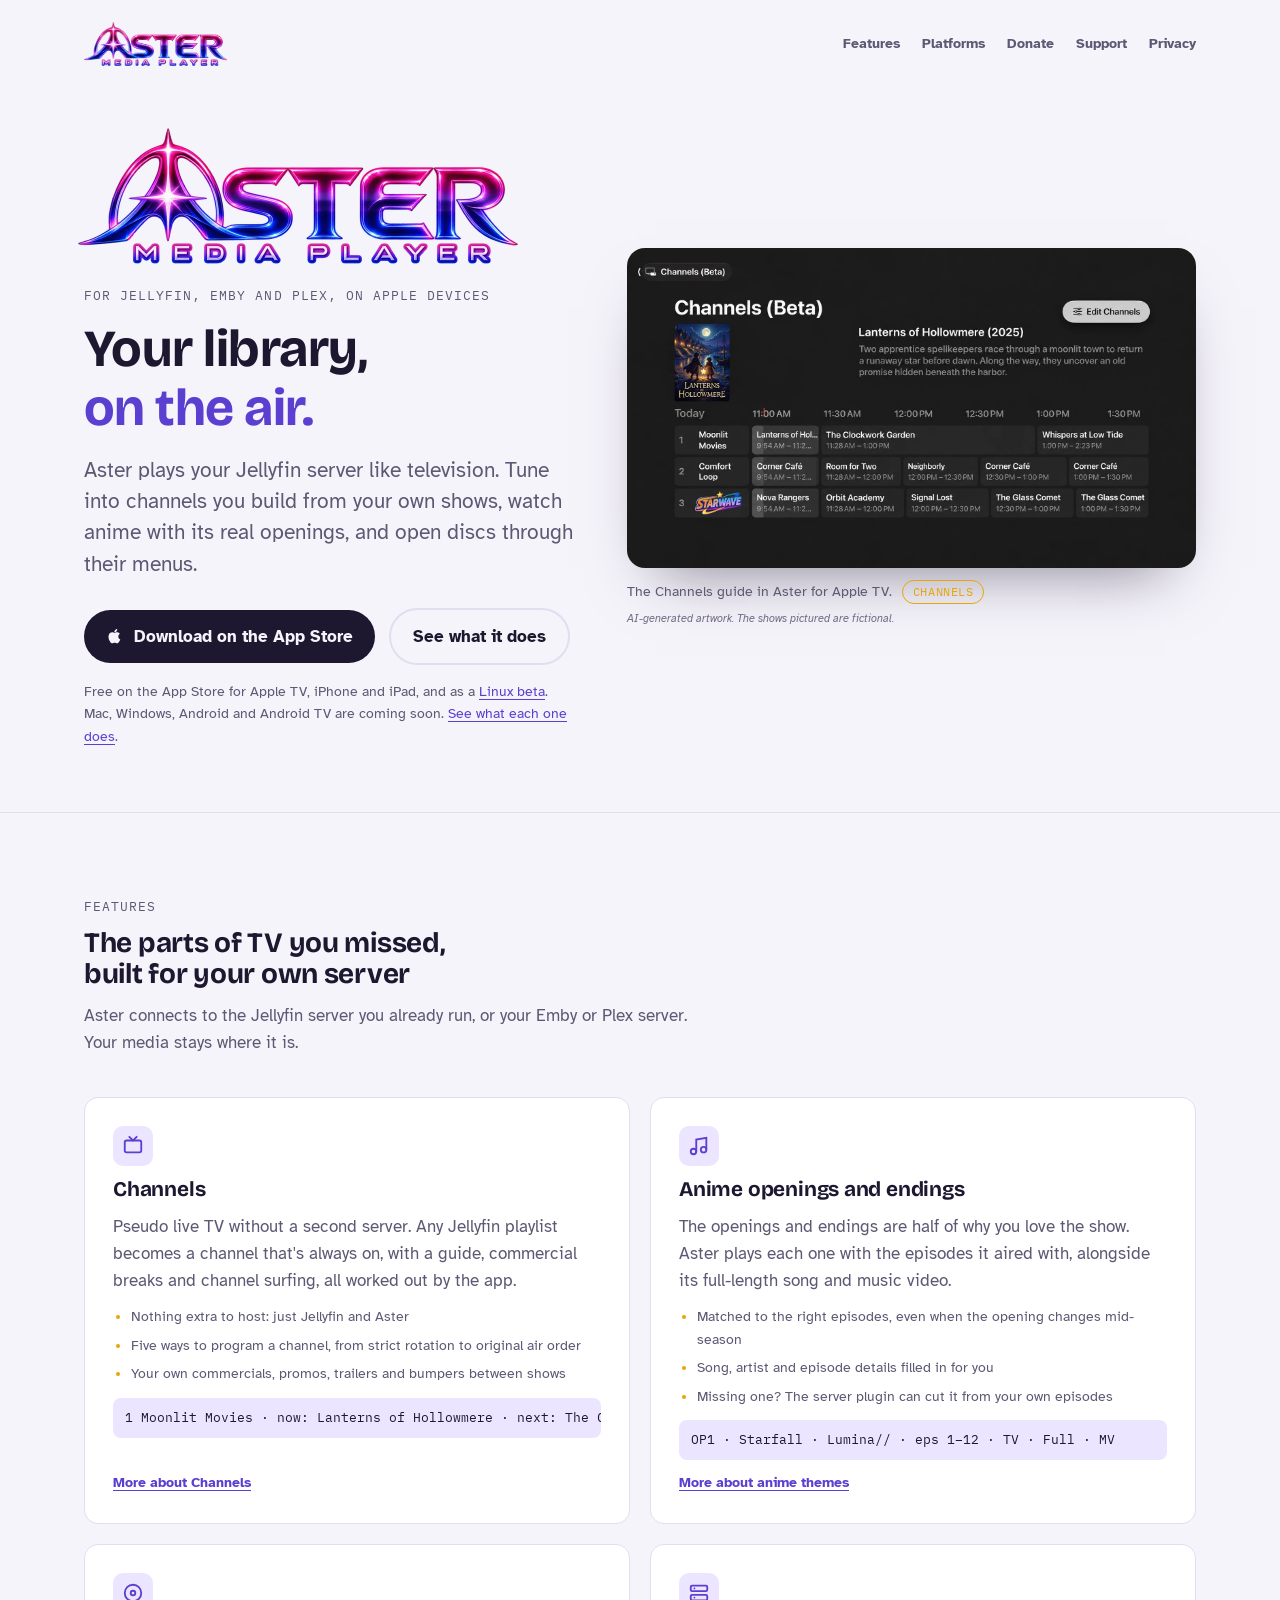
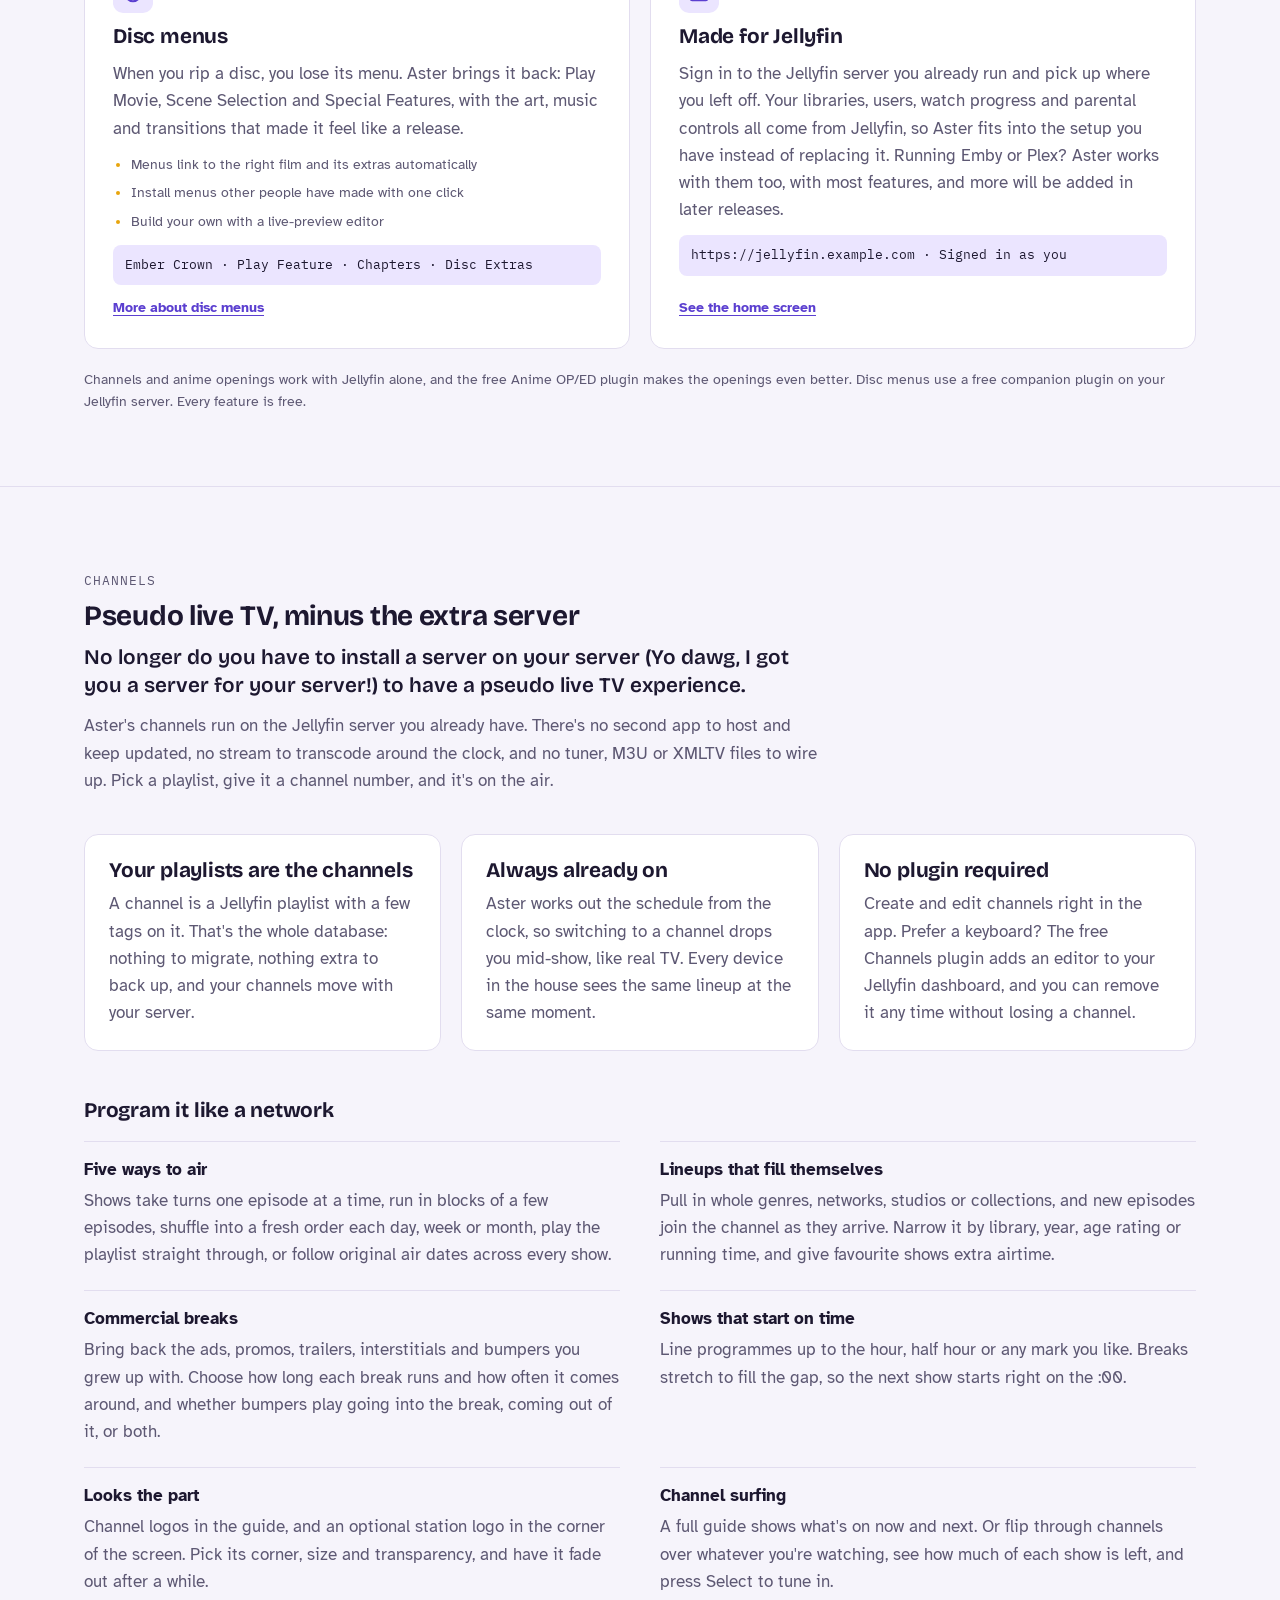
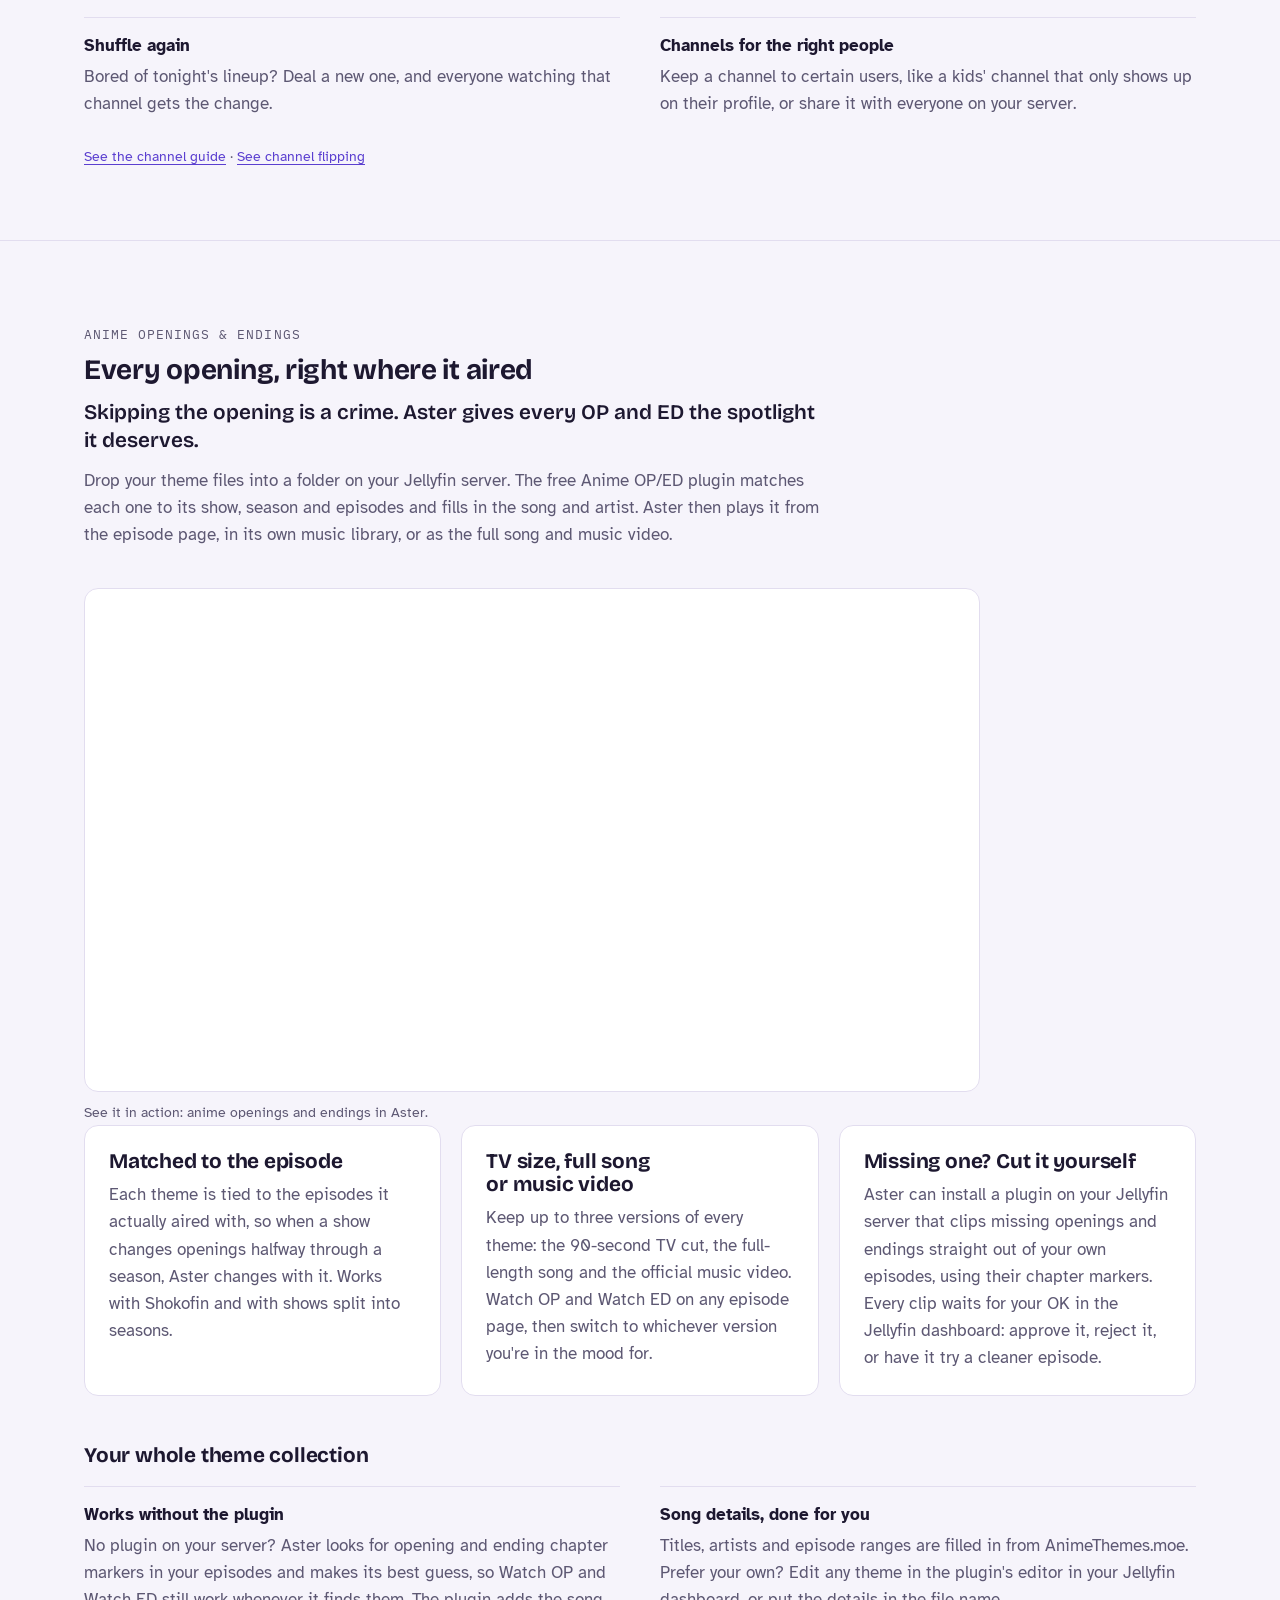
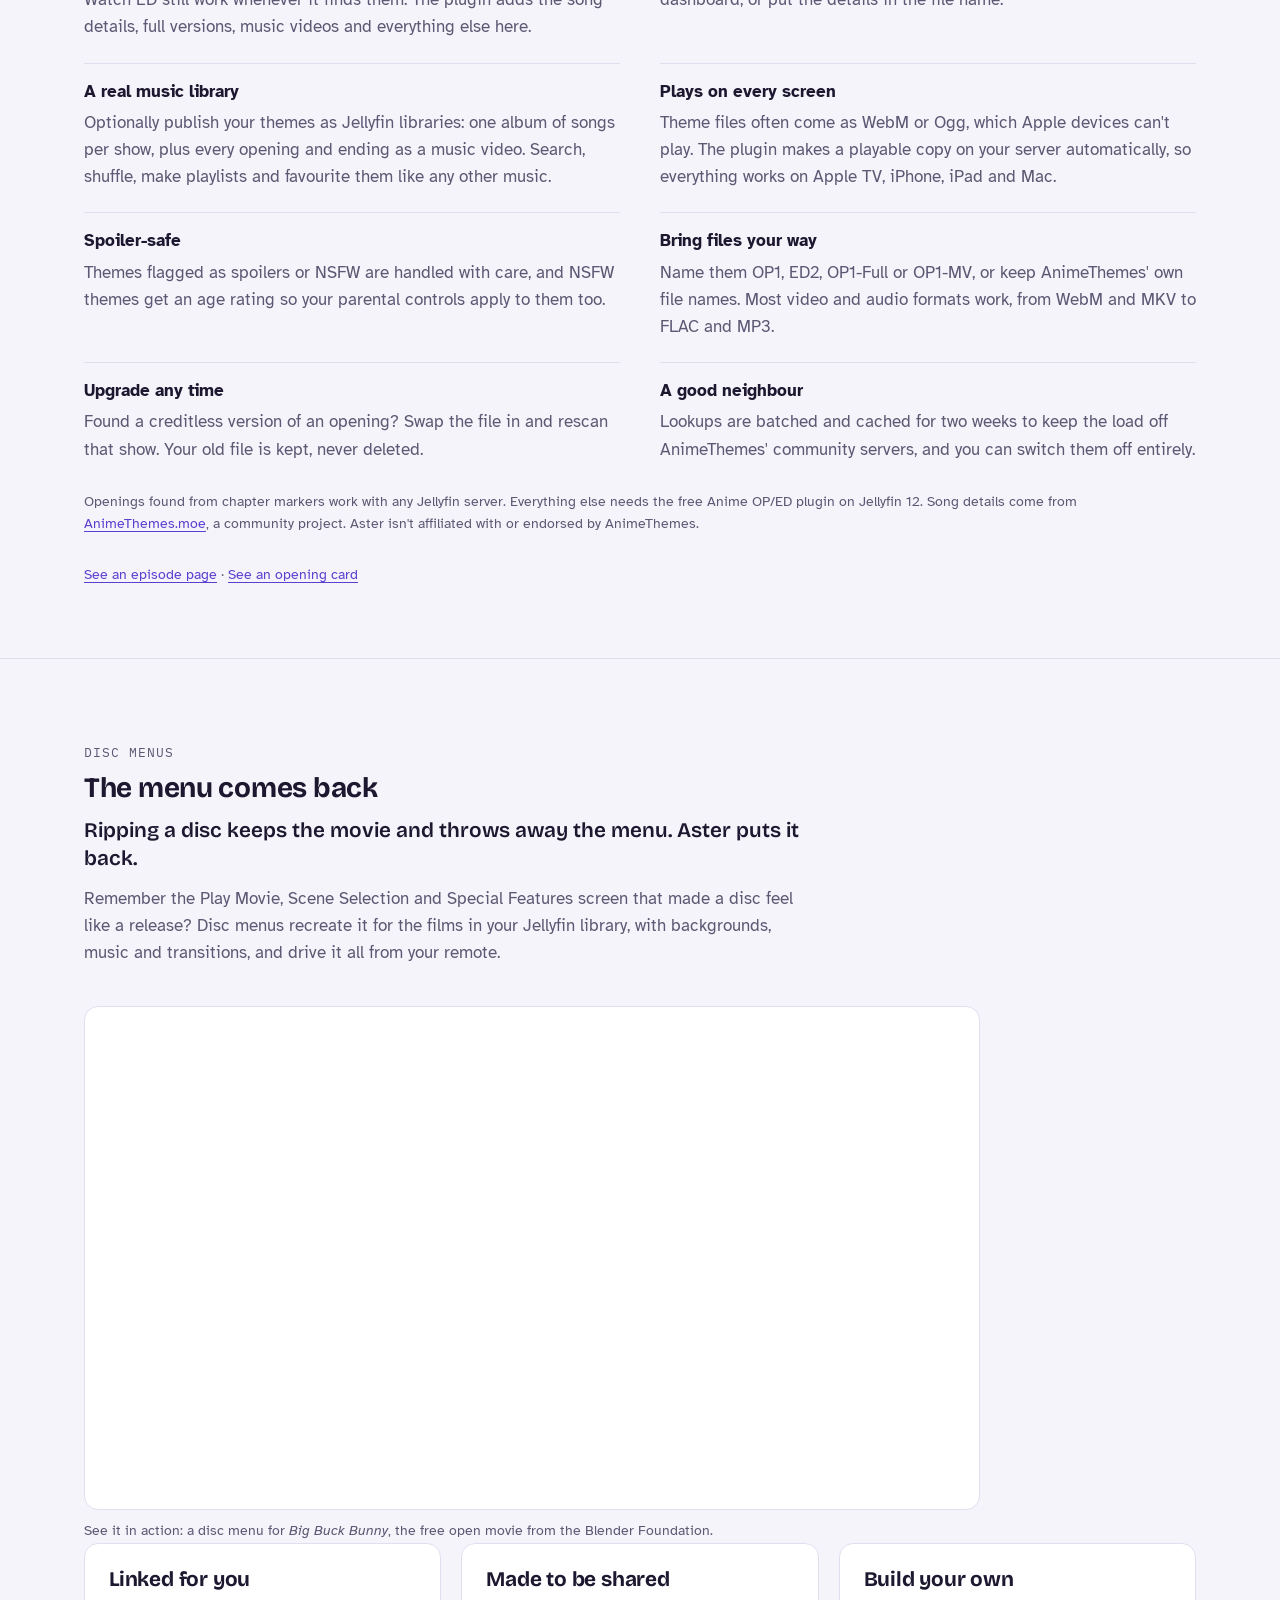
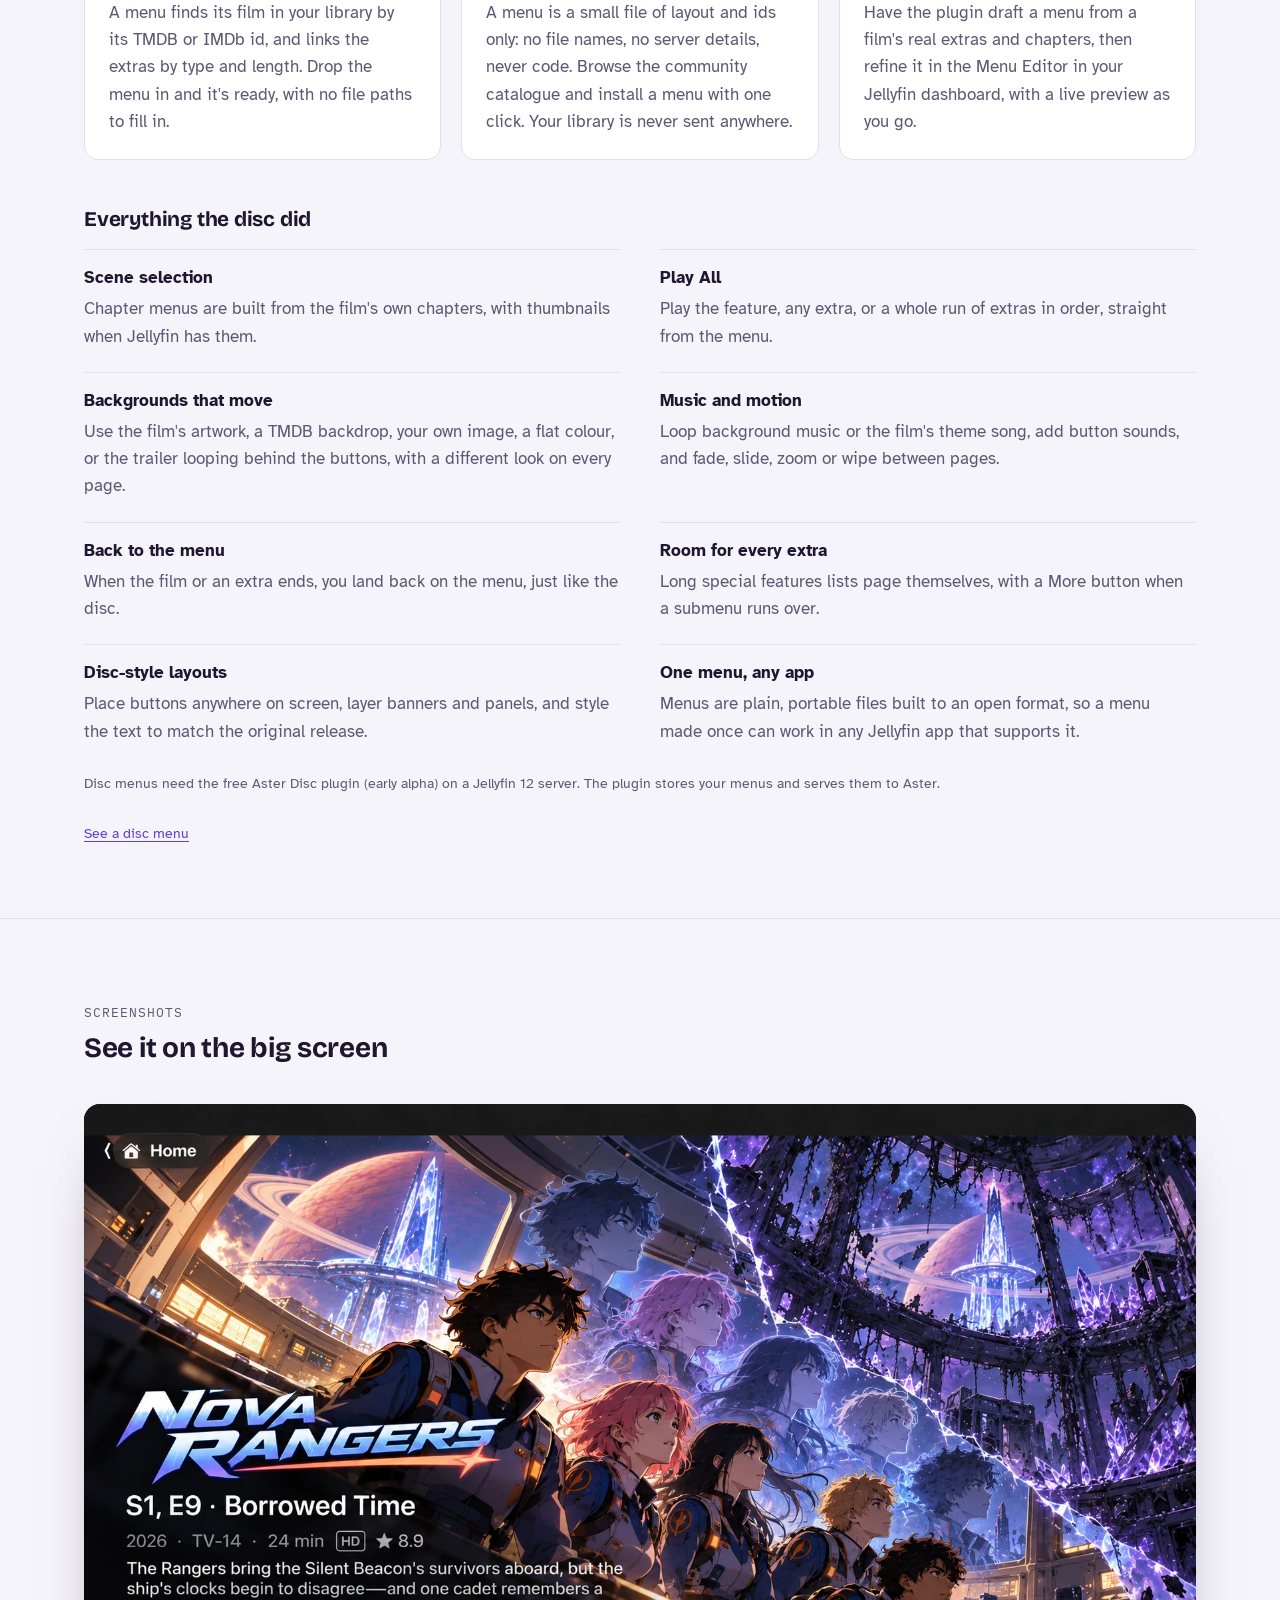
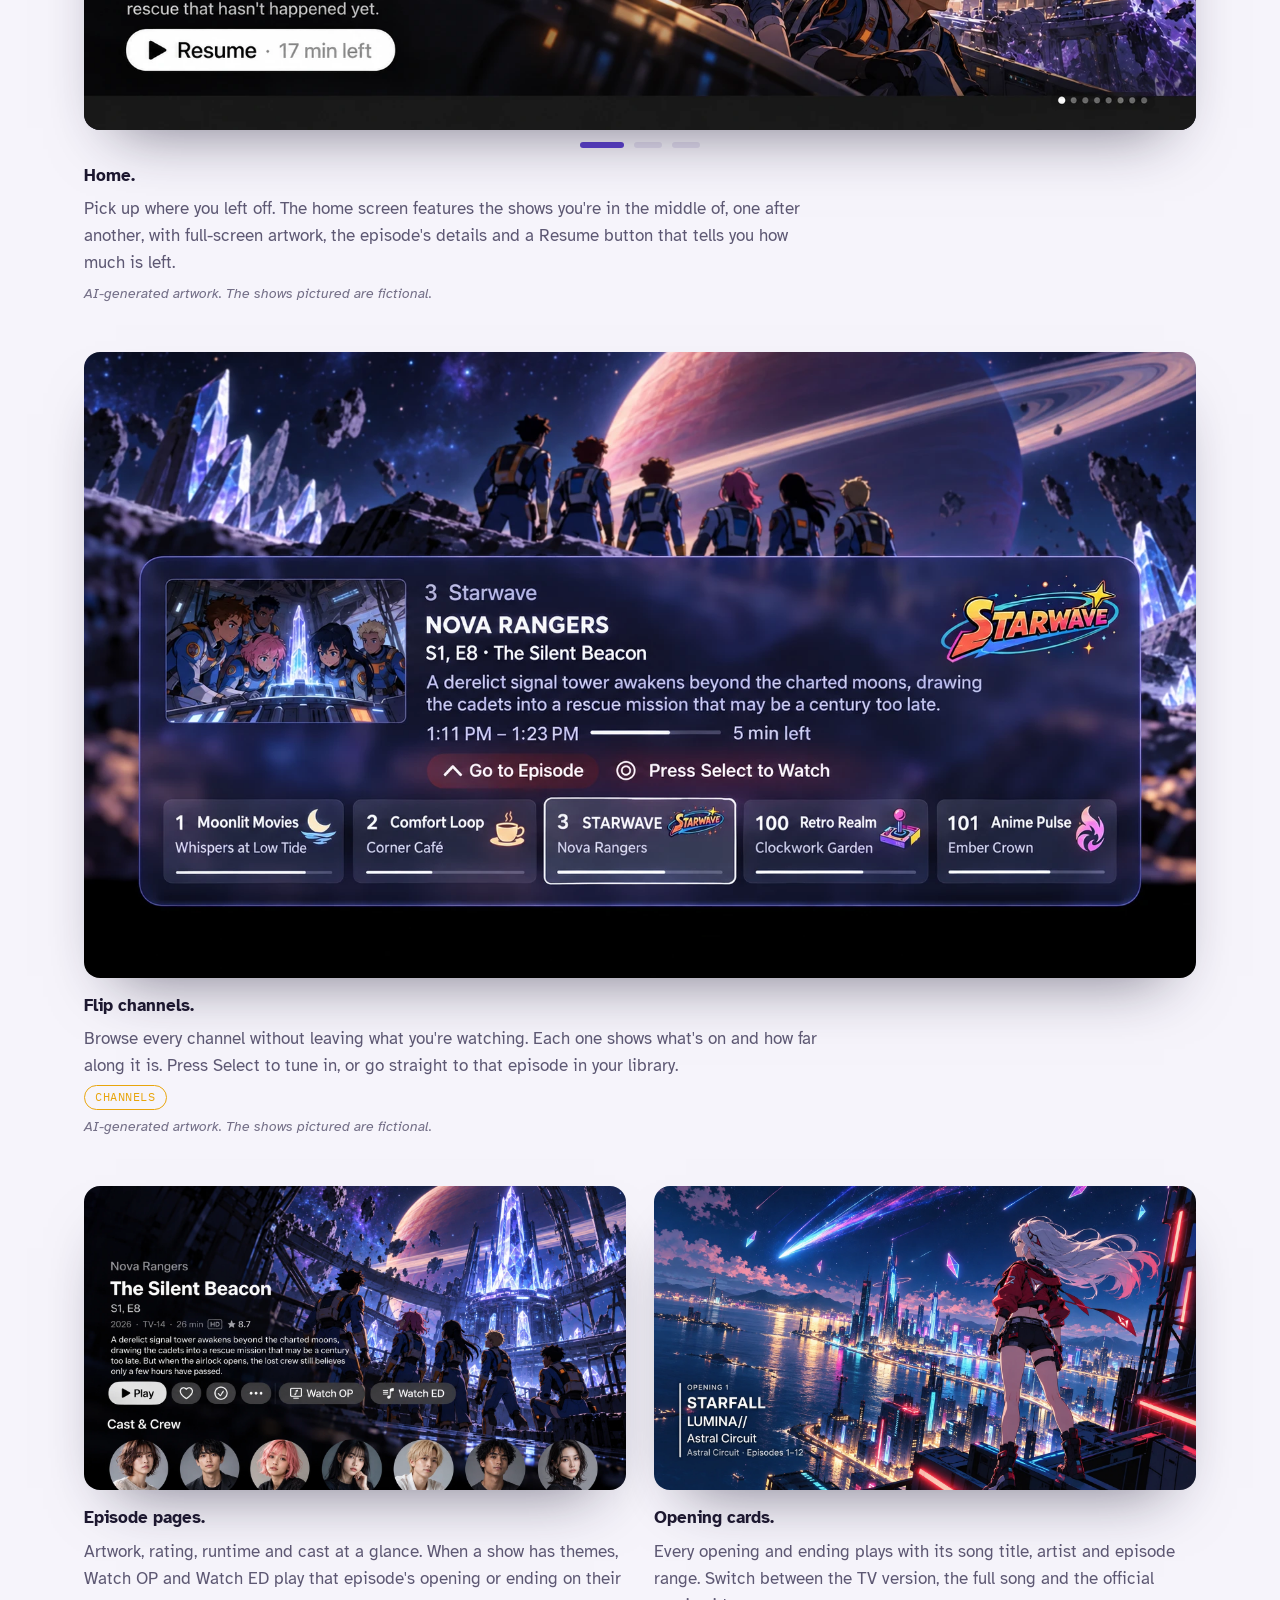
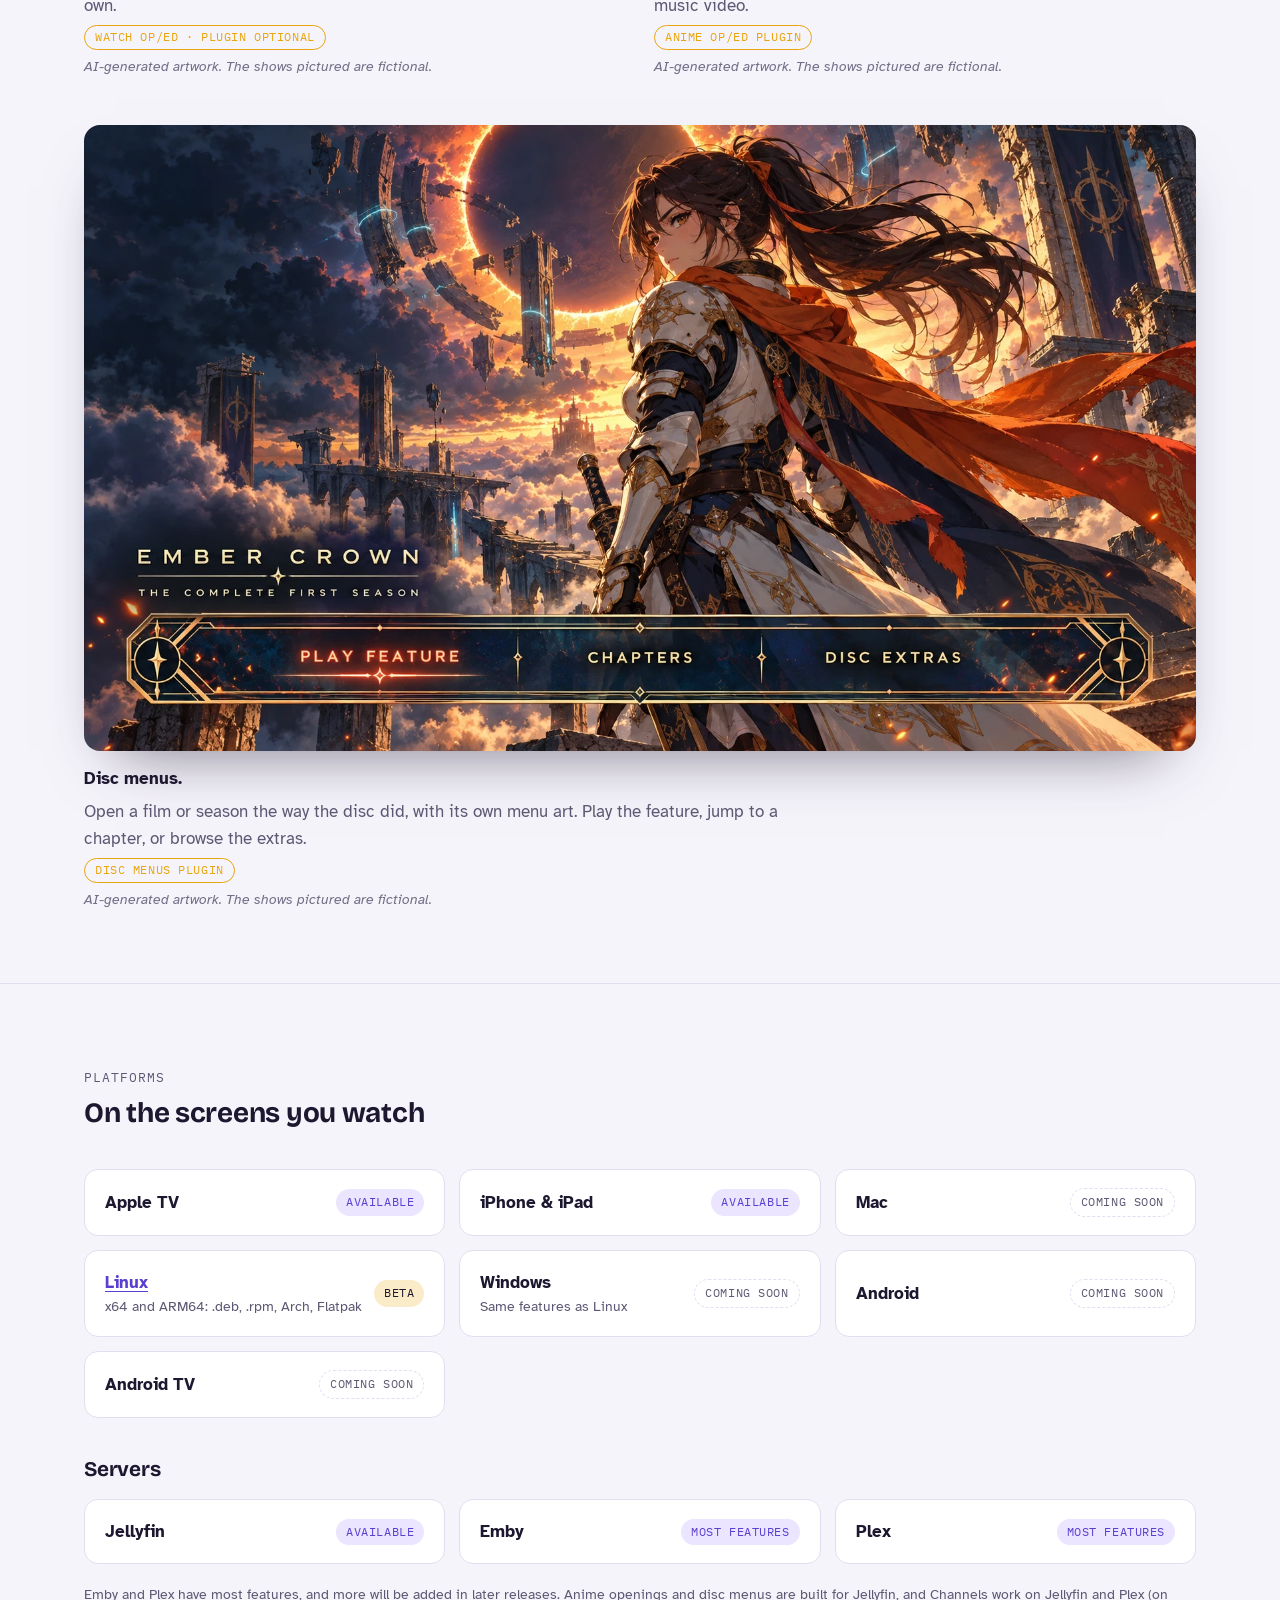
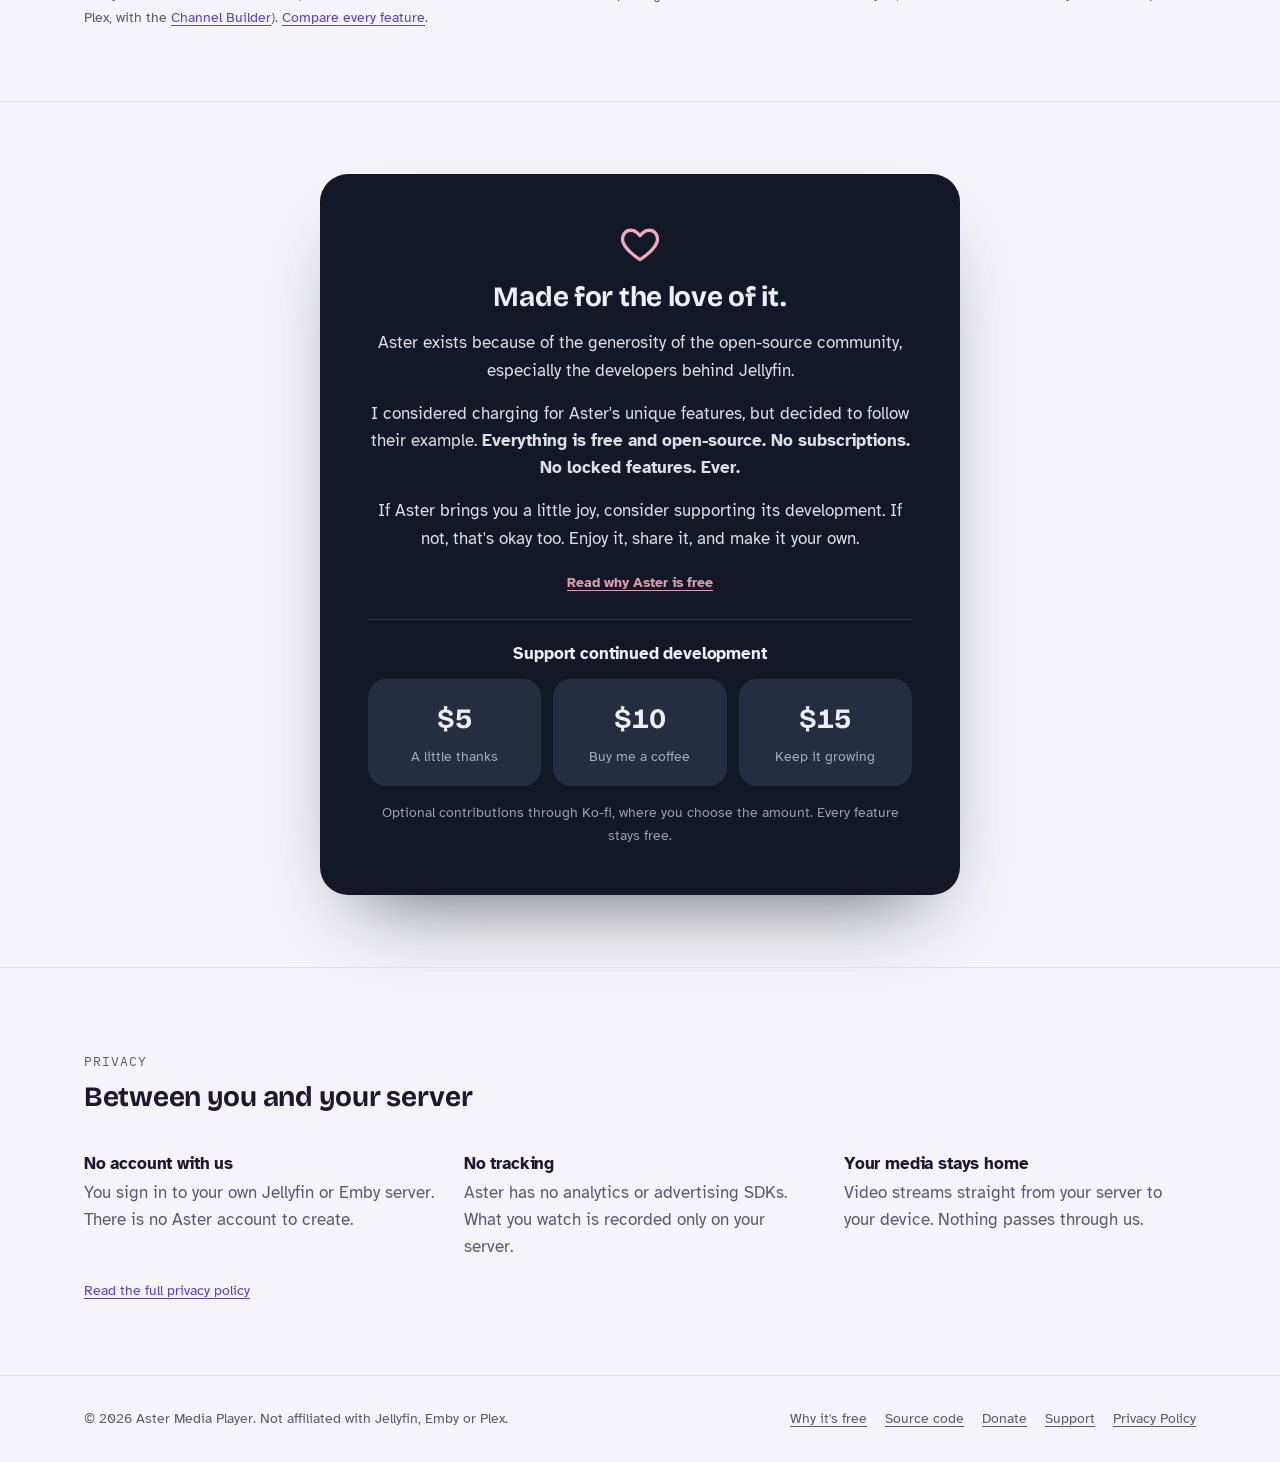
==== index.html @ d5251002 "Aster Media Player website, as served on 2026-11-12 Co-Authored-By: Claude Opus 5.5 <noreply@anthrop" ====
<!doctype html>
<html lang="en">
<head>
<meta charset="utf-8">
<meta name="viewport" content="width=device-width, initial-scale=1, viewport-fit=cover">
<title>Aster Media Player</title>
<meta name="description" content="Aster Media Player is a free Jellyfin client for Apple TV, iPhone and iPad that also works with Emby and Plex, with TV channels, anime openings and endings, and disc menus.">
<link rel="icon" type="image/png" sizes="32x32" href="brand/icon-32.png">
<link rel="apple-touch-icon" href="brand/icon-180.png">
<link rel="preconnect" href="https://fonts.googleapis.com">
<link rel="preconnect" href="https://fonts.gstatic.com" crossorigin>
<link rel="stylesheet" href="https://fonts.googleapis.com/css2?family=Atkinson+Hyperlegible:wght@400;700&family=Bricolage+Grotesque:opsz,wght@12..96,600;12..96,700;12..96,800&family=IBM+Plex+Mono:wght@400;600&display=swap">
<style>img{max-width:100%;height:auto}</style>
<link rel="stylesheet" href="styles.css?v=202611121500">
</head>
<body>
<header class="site-header">
  <div class="wrap">
    <a class="brand" href="index.html"><img src="brand/aster-logo-360.webp" width="360" height="111" alt="Aster Media Player"></a>
    <nav class="nav" aria-label="Main">
      <a href="#features">Features</a>
      <a href="#platforms">Platforms</a>
      <a href="#donate">Donate</a>
      <a href="support.html">Support</a>
      <a href="privacy.html">Privacy</a>
    </nav>
  </div>
</header>

<main>
  <section class="hero">
    <div class="wrap">
      <div>
        <img class="hero-logo" src="brand/aster-logo-880.webp" width="880" height="272" fetchpriority="high" alt="Aster Media Player">
        <p class="eyebrow">For Jellyfin, Emby and Plex, on Apple devices</p>
        <h1>Your library, <em>on the air.</em></h1>
        <p class="lede">Aster plays your Jellyfin server like television. Tune into channels you build from your own shows, watch anime with its real openings, and open discs through their menus.</p>
        <div class="cta-row">
          <!-- Goes via the thanks page, which opens the App Store (link in thanks.js, apple.url). -->
          <a class="btn btn-primary" href="thanks.html?get=apple">
            <svg width="18" height="18" viewBox="0 0 24 24" aria-hidden="true"><path fill="currentColor" d="M16.4 12.6c0-2.4 2-3.6 2.1-3.7-1.1-1.7-2.9-1.9-3.5-1.9-1.5-.2-2.9.9-3.7.9-.8 0-1.9-.9-3.2-.8-1.6 0-3.1 1-4 2.4-1.7 3-.4 7.4 1.2 9.8.8 1.2 1.8 2.5 3 2.4 1.2 0 1.7-.8 3.2-.8 1.5 0 1.9.8 3.2.8 1.3 0 2.2-1.2 3-2.4.9-1.4 1.3-2.7 1.3-2.8 0 0-2.6-1-2.6-3.9zM14 5.5c.7-.8 1.1-1.9 1-3-1 0-2.1.7-2.8 1.5-.6.7-1.2 1.8-1 2.9 1 .1 2.1-.6 2.8-1.4z"/></svg>
            Download on the App Store
          </a>
          <a class="btn btn-ghost" href="#features">See what it does</a>
        </div>
        <p class="platform-note">Free on the App Store for Apple TV, iPhone and iPad, and as a <a href="thanks.html?get=linux">Linux beta</a>. Mac, Windows, Android and Android TV are coming soon. <a href="features.html">See what each one does</a>.</p>
      </div>

      <figure class="hero-shot" id="channels-shot">
        <img src="screenshots/channels-guide.webp" width="1672" height="941" fetchpriority="high" decoding="async"
             alt="Aster's Channels guide on Apple TV. Three channels, Moonlit Movies, Comfort Loop and Starwave, are listed against times from 11:00 AM to 1:30 PM, with the current programme, Lanterns of Hollowmere, shown above with its poster and description, and an Edit Channels button.">
        <figcaption>The Channels guide in Aster for Apple TV. <span class="shot-tag">Channels</span> <span class="ai-note">AI-generated artwork. The shows pictured are fictional.</span></figcaption>
      </figure>
    </div>
  </section>

  <section class="section" id="features">
    <div class="wrap">
      <div class="section-head">
        <p class="eyebrow">Features</p>
        <h2>The parts of TV you missed, built for your own server</h2>
        <p>Aster connects to the Jellyfin server you already run, or your Emby or Plex server. Your media stays where it is.</p>
      </div>

      <div class="features">
        <article class="feature">
          <div class="feature-icon"><svg viewBox="0 0 24 24" fill="none" stroke="currentColor" stroke-width="2" stroke-linecap="round" aria-hidden="true"><rect x="3" y="6" width="18" height="13" rx="2"/><path d="M8 2l4 4 4-4"/></svg></div>
          <h3>Channels</h3>
          <p>Pseudo live TV without a second server. Any Jellyfin playlist becomes a channel that's always on, with a guide, commercial breaks and channel surfing, all worked out by the app.</p>
          <ul class="feature-list">
            <li>Nothing extra to host: just Jellyfin and Aster</li>
            <li>Five ways to program a channel, from strict rotation to original air order</li>
            <li>Your own commercials, promos, trailers and bumpers between shows</li>
          </ul>
          <p class="detail">1 Moonlit Movies · now: Lanterns of Hollowmere · next: The Clockwork Garden</p>
          <a class="feature-link" href="#channels">More about Channels</a>
        </article>

        <article class="feature">
          <div class="feature-icon"><svg viewBox="0 0 24 24" fill="none" stroke="currentColor" stroke-width="2" stroke-linecap="round" aria-hidden="true"><path d="M9 18V5l11-2v13"/><circle cx="6" cy="18" r="3"/><circle cx="17" cy="16" r="3"/></svg></div>
          <h3>Anime openings and endings</h3>
          <p>The openings and endings are half of why you love the show. Aster plays each one with the episodes it aired with, alongside its full-length song and music video.</p>
          <ul class="feature-list">
            <li>Matched to the right episodes, even when the opening changes mid-season</li>
            <li>Song, artist and episode details filled in for you</li>
            <li>Missing one? The server plugin can cut it from your own episodes</li>
          </ul>
          <p class="detail">OP1 · Starfall · Lumina// · eps 1–12 · TV · Full · MV</p>
          <a class="feature-link" href="#anime">More about anime themes</a>
        </article>

        <article class="feature">
          <div class="feature-icon"><svg viewBox="0 0 24 24" fill="none" stroke="currentColor" stroke-width="2" aria-hidden="true"><circle cx="12" cy="12" r="9"/><circle cx="12" cy="12" r="2.5"/></svg></div>
          <h3>Disc menus</h3>
          <p>When you rip a disc, you lose its menu. Aster brings it back: Play Movie, Scene Selection and Special Features, with the art, music and transitions that made it feel like a release.</p>
          <ul class="feature-list">
            <li>Menus link to the right film and its extras automatically</li>
            <li>Install menus other people have made with one click</li>
            <li>Build your own with a live-preview editor</li>
          </ul>
          <p class="detail">Ember Crown · Play Feature · Chapters · Disc Extras</p>
          <a class="feature-link" href="#disc">More about disc menus</a>
        </article>

        <article class="feature">
          <div class="feature-icon"><svg viewBox="0 0 24 24" fill="none" stroke="currentColor" stroke-width="2" stroke-linecap="round" aria-hidden="true"><rect x="3" y="4" width="18" height="6" rx="1.5"/><rect x="3" y="14" width="18" height="6" rx="1.5"/><path d="M7 7h.01M7 17h.01"/></svg></div>
          <h3>Made for Jellyfin</h3>
          <p>Sign in to the Jellyfin server you already run and pick up where you left off. Your libraries, users, watch progress and parental controls all come from Jellyfin, so Aster fits into the setup you have instead of replacing it. Running Emby or Plex? Aster works with them too, with most features, and more will be added in later releases.</p>
          <p class="detail">https://jellyfin.example.com · Signed in as you</p>
          <a class="feature-link" href="#home-shot">See the home screen</a>
        </article>
      </div>
      <p class="plugin-note">Channels and anime openings work with Jellyfin alone, and the free Anime OP/ED plugin makes the openings even better. Disc menus use a free companion plugin on your Jellyfin server. Every feature is free.</p>
    </div>
  </section>

  <section class="section spotlight" id="channels">
    <div class="wrap">
      <div class="section-head">
        <p class="eyebrow">Channels</p>
        <h2>Pseudo live TV, minus the extra server</h2>
        <p class="spot-lede">No longer do you have to install a server on your server (Yo dawg, I got you a server for your server!) to have a pseudo live TV experience.</p>
        <p>Aster's channels run on the Jellyfin server you already have. There's no second app to host and keep updated, no stream to transcode around the clock, and no tuner, M3U or XMLTV files to wire up. Pick a playlist, give it a channel number, and it's on the air.</p>
      </div>

      <div class="spot-how">
        <div>
          <h3>Your playlists are the channels</h3>
          <p>A channel is a Jellyfin playlist with a few tags on it. That's the whole database: nothing to migrate, nothing extra to back up, and your channels move with your server.</p>
        </div>
        <div>
          <h3>Always already on</h3>
          <p>Aster works out the schedule from the clock, so switching to a channel drops you mid-show, like real TV. Every device in the house sees the same lineup at the same moment.</p>
        </div>
        <div>
          <h3>No plugin required</h3>
          <p>Create and edit channels right in the app. Prefer a keyboard? The free Channels plugin adds an editor to your Jellyfin dashboard, and you can remove it any time without losing a channel.</p>
        </div>
      </div>

      <h3 class="spot-sub">Program it like a network</h3>
      <dl class="spot-list">
        <div><dt>Five ways to air</dt><dd>Shows take turns one episode at a time, run in blocks of a few episodes, shuffle into a fresh order each day, week or month, play the playlist straight through, or follow original air dates across every show.</dd></div>
        <div><dt>Lineups that fill themselves</dt><dd>Pull in whole genres, networks, studios or collections, and new episodes join the channel as they arrive. Narrow it by library, year, age rating or running time, and give favourite shows extra airtime.</dd></div>
        <div><dt>Commercial breaks</dt><dd>Bring back the ads, promos, trailers, interstitials and bumpers you grew up with. Choose how long each break runs and how often it comes around, and whether bumpers play going into the break, coming out of it, or both.</dd></div>
        <div><dt>Shows that start on time</dt><dd>Line programmes up to the hour, half hour or any mark you like. Breaks stretch to fill the gap, so the next show starts right on the :00.</dd></div>
        <div><dt>Looks the part</dt><dd>Channel logos in the guide, and an optional station logo in the corner of the screen. Pick its corner, size and transparency, and have it fade out after a while.</dd></div>
        <div><dt>Channel surfing</dt><dd>A full guide shows what's on now and next. Or flip through channels over whatever you're watching, see how much of each show is left, and press Select to tune in.</dd></div>
        <div><dt>Shuffle again</dt><dd>Bored of tonight's lineup? Deal a new one, and everyone watching that channel gets the change.</dd></div>
        <div><dt>Channels for the right people</dt><dd>Keep a channel to certain users, like a kids' channel that only shows up on their profile, or share it with everyone on your server.</dd></div>
      </dl>
      <p class="plugin-note"><a href="#channels-shot">See the channel guide</a> · <a href="#flipper-shot">See channel flipping</a></p>
    </div>
  </section>

  <section class="section spotlight" id="anime">
    <div class="wrap">
      <div class="section-head">
        <p class="eyebrow">Anime openings &amp; endings</p>
        <h2>Every opening, right where it aired</h2>
        <p class="spot-lede">Skipping the opening is a crime. Aster gives every OP and ED the spotlight it deserves.</p>
        <p>Drop your theme files into a folder on your Jellyfin server. The free Anime OP/ED plugin matches each one to its show, season and episodes and fills in the song and artist. Aster then plays it from the episode page, in its own music library, or as the full song and music video.</p>
      </div>

      <figure class="video-demo">
        <div class="frame">
          <iframe src="https://www.youtube-nocookie.com/embed/syTcaU8J3r8?rel=0" title="Aster Anime Theme Video Demo" loading="lazy"
                  allow="accelerometer; encrypted-media; gyroscope; picture-in-picture; web-share" referrerpolicy="strict-origin-when-cross-origin" allowfullscreen></iframe>
        </div>
        <figcaption>See it in action: anime openings and endings in Aster.</figcaption>
      </figure>

      <div class="spot-how">
        <div>
          <h3>Matched to the episode</h3>
          <p>Each theme is tied to the episodes it actually aired with, so when a show changes openings halfway through a season, Aster changes with it. Works with Shokofin and with shows split into seasons.</p>
        </div>
        <div>
          <h3>TV size, full song or music video</h3>
          <p>Keep up to three versions of every theme: the 90-second TV cut, the full-length song and the official music video. Watch OP and Watch ED on any episode page, then switch to whichever version you're in the mood for.</p>
        </div>
        <div>
          <h3>Missing one? Cut it yourself</h3>
          <p>Aster can install a plugin on your Jellyfin server that clips missing openings and endings straight out of your own episodes, using their chapter markers. Every clip waits for your OK in the Jellyfin dashboard: approve it, reject it, or have it try a cleaner episode.</p>
        </div>
      </div>

      <h3 class="spot-sub">Your whole theme collection</h3>
      <dl class="spot-list">
        <div><dt>Works without the plugin</dt><dd>No plugin on your server? Aster looks for opening and ending chapter markers in your episodes and makes its best guess, so Watch OP and Watch ED still work whenever it finds them. The plugin adds the song details, full versions, music videos and everything else here.</dd></div>
        <div><dt>Song details, done for you</dt><dd>Titles, artists and episode ranges are filled in from AnimeThemes.moe. Prefer your own? Edit any theme in the plugin's editor in your Jellyfin dashboard, or put the details in the file name.</dd></div>
        <div><dt>A real music library</dt><dd>Optionally publish your themes as Jellyfin libraries: one album of songs per show, plus every opening and ending as a music video. Search, shuffle, make playlists and favourite them like any other music.</dd></div>
        <div><dt>Plays on every screen</dt><dd>Theme files often come as WebM or Ogg, which Apple devices can't play. The plugin makes a playable copy on your server automatically, so everything works on Apple TV, iPhone, iPad and Mac.</dd></div>
        <div><dt>Spoiler-safe</dt><dd>Themes flagged as spoilers or NSFW are handled with care, and NSFW themes get an age rating so your parental controls apply to them too.</dd></div>
        <div><dt>Bring files your way</dt><dd>Name them OP1, ED2, OP1-Full or OP1-MV, or keep AnimeThemes' own file names. Most video and audio formats work, from WebM and MKV to FLAC and MP3.</dd></div>
        <div><dt>Upgrade any time</dt><dd>Found a creditless version of an opening? Swap the file in and rescan that show. Your old file is kept, never deleted.</dd></div>
        <div><dt>A good neighbour</dt><dd>Lookups are batched and cached for two weeks to keep the load off AnimeThemes' community servers, and you can switch them off entirely.</dd></div>
      </dl>
      <p class="plugin-note">Openings found from chapter markers work with any Jellyfin server. Everything else needs the free Anime OP/ED plugin on Jellyfin 12. Song details come from <a href="https://animethemes.moe" rel="noopener">AnimeThemes.moe</a>, a community project. Aster isn't affiliated with or endorsed by AnimeThemes.</p>
      <p class="plugin-note"><a href="#episode-shot">See an episode page</a> · <a href="#opening-shot">See an opening card</a></p>
    </div>
  </section>

  <section class="section spotlight" id="disc">
    <div class="wrap">
      <div class="section-head">
        <p class="eyebrow">Disc menus</p>
        <h2>The menu comes back</h2>
        <p class="spot-lede">Ripping a disc keeps the movie and throws away the menu. Aster puts it back.</p>
        <p>Remember the Play Movie, Scene Selection and Special Features screen that made a disc feel like a release? Disc menus recreate it for the films in your Jellyfin library, with backgrounds, music and transitions, and drive it all from your remote.</p>
      </div>

      <figure class="video-demo">
        <div class="frame">
          <iframe src="https://www.youtube-nocookie.com/embed/Sxa86h8JKaA?rel=0" title="Aster Disc Menus" loading="lazy"
                  allow="accelerometer; encrypted-media; gyroscope; picture-in-picture; web-share" referrerpolicy="strict-origin-when-cross-origin" allowfullscreen></iframe>
        </div>
        <figcaption>See it in action: a disc menu for <em>Big Buck Bunny</em>, the free open movie from the Blender Foundation.</figcaption>
      </figure>

      <div class="spot-how">
        <div>
          <h3>Linked for you</h3>
          <p>A menu finds its film in your library by its TMDB or IMDb id, and links the extras by type and length. Drop the menu in and it's ready, with no file paths to fill in.</p>
        </div>
        <div>
          <h3>Made to be shared</h3>
          <p>A menu is a small file of layout and ids only: no file names, no server details, never code. Browse the community catalogue and install a menu with one click. Your library is never sent anywhere.</p>
        </div>
        <div>
          <h3>Build your own</h3>
          <p>Have the plugin draft a menu from a film's real extras and chapters, then refine it in the Menu Editor in your Jellyfin dashboard, with a live preview as you go.</p>
        </div>
      </div>

      <h3 class="spot-sub">Everything the disc did</h3>
      <dl class="spot-list">
        <div><dt>Scene selection</dt><dd>Chapter menus are built from the film's own chapters, with thumbnails when Jellyfin has them.</dd></div>
        <div><dt>Play All</dt><dd>Play the feature, any extra, or a whole run of extras in order, straight from the menu.</dd></div>
        <div><dt>Backgrounds that move</dt><dd>Use the film's artwork, a TMDB backdrop, your own image, a flat colour, or the trailer looping behind the buttons, with a different look on every page.</dd></div>
        <div><dt>Music and motion</dt><dd>Loop background music or the film's theme song, add button sounds, and fade, slide, zoom or wipe between pages.</dd></div>
        <div><dt>Back to the menu</dt><dd>When the film or an extra ends, you land back on the menu, just like the disc.</dd></div>
        <div><dt>Room for every extra</dt><dd>Long special features lists page themselves, with a More button when a submenu runs over.</dd></div>
        <div><dt>Disc-style layouts</dt><dd>Place buttons anywhere on screen, layer banners and panels, and style the text to match the original release.</dd></div>
        <div><dt>One menu, any app</dt><dd>Menus are plain, portable files built to an open format, so a menu made once can work in any Jellyfin app that supports it.</dd></div>
      </dl>
      <p class="plugin-note">Disc menus need the free Aster Disc plugin (early alpha) on a Jellyfin 12 server. The plugin stores your menus and serves them to Aster.</p>
      <p class="plugin-note"><a href="#disc-menu-shot">See a disc menu</a></p>
    </div>
  </section>

  <section class="section" id="screenshots">
    <div class="wrap">
      <div class="section-head">
        <p class="eyebrow">Screenshots</p>
        <h2>See it on the big screen</h2>
      </div>
      <div class="shots">
        <figure class="shot shot-wide" id="home-shot">
          <div class="carousel" data-carousel aria-roledescription="carousel" aria-label="Aster home screen, featured shows">
            <img class="is-active" src="screenshots/home.webp" width="1672" height="941" loading="lazy" decoding="async"
                 alt="Aster's home screen on Apple TV featuring Nova Rangers, season 1 episode 9, Borrowed Time: 2026, TV-14, 24 minutes, HD, rated 8.9, with a Resume button showing 17 minutes left.">
            <img src="screenshots/home-2.webp" width="1672" height="941" loading="lazy" decoding="async"
                 alt="Aster's home screen featuring Ghost Circuit, season 1 episode 5, Rain in the Machine: 2026, TV-14, 25 minutes, HD, rated 8.5, with a Resume button showing 19 minutes left.">
            <img src="screenshots/home-3.webp" width="1672" height="941" loading="lazy" decoding="async"
                 alt="Aster's home screen featuring Witchlight Courier, season 1 episode 3, A Parcel for the Moon: 2026, TV-PG, 24 minutes, HD, rated 8.8, with a Resume button showing 12 minutes left.">
          </div>
          <div class="carousel-dots" role="group" aria-label="Choose a featured show">
            <button type="button" id="home-dot-1" aria-label="Nova Rangers" aria-pressed="true"></button>
            <button type="button" id="home-dot-2" aria-label="Ghost Circuit" aria-pressed="false"></button>
            <button type="button" id="home-dot-3" aria-label="Witchlight Courier" aria-pressed="false"></button>
          </div>
          <figcaption>
            <strong>Home.</strong> Pick up where you left off. The home screen features the shows you're in the middle of, one after another, with full-screen artwork, the episode's details and a Resume button that tells you how much is left. <span class="ai-note">AI-generated artwork. The shows pictured are fictional.</span>
          </figcaption>
        </figure>
        <figure class="shot shot-wide" id="flipper-shot">
          <img src="screenshots/channel-flipper.webp" width="1672" height="941" loading="lazy" decoding="async"
               alt="Aster's channel flipper over a playing show. The focused channel, 3 Starwave, shows Nova Rangers, season 1 episode 8, The Silent Beacon, from 1:11 to 1:23 PM with 5 minutes left, plus Go to Episode and Press Select to Watch. A row below lists channels 1, 2, 3, 100 and 101 with what each is playing and its progress.">
          <figcaption>
            <strong>Flip channels.</strong> Browse every channel without leaving what you're watching. Each one shows what's on and how far along it is. Press Select to tune in, or go straight to that episode in your library.
            <span class="shot-tag">Channels</span> <span class="ai-note">AI-generated artwork. The shows pictured are fictional.</span>
          </figcaption>
        </figure>
        <figure class="shot" id="episode-shot">
          <img src="screenshots/episode-page.webp" width="1672" height="941" loading="lazy" decoding="async"
               alt="An episode page in Aster for Nova Rangers, season 1 episode 8, The Silent Beacon: 2026, TV-14, 26 minutes, HD, rated 8.7, with a description, buttons for Play, favourite, watched, more, Watch OP and Watch ED, and a Cast and Crew row.">
          <figcaption>
            <strong>Episode pages.</strong> Artwork, rating, runtime and cast at a glance. When a show has themes, Watch OP and Watch ED play that episode's opening or ending on their own.
            <span class="shot-tag">Watch OP/ED · Plugin optional</span> <span class="ai-note">AI-generated artwork. The shows pictured are fictional.</span>
          </figcaption>
        </figure>
        <figure class="shot" id="opening-shot">
          <img src="screenshots/opening-card.webp" width="1672" height="941" loading="lazy" decoding="async"
               alt="Aster on Apple TV playing an anime opening's music video. A card in the lower left reads: Opening 1, Starfall, by Lumina//, from Astral Circuit, episodes 1 to 12.">
          <figcaption>
            <strong>Opening cards.</strong> Every opening and ending plays with its song title, artist and episode range. Switch between the TV version, the full song and the official music video.
            <span class="shot-tag">Anime OP/ED plugin</span> <span class="ai-note">AI-generated artwork. The shows pictured are fictional.</span>
          </figcaption>
        </figure>
        <figure class="shot shot-wide" id="disc-menu-shot">
          <img src="screenshots/disc-menu.webp" width="1672" height="941" loading="lazy" decoding="async"
               alt="Aster on Apple TV showing a disc menu for Ember Crown, The Complete First Season, with Play Feature, Chapters and Disc Extras in an ornate gold menu bar.">
          <figcaption>
            <strong>Disc menus.</strong> Open a film or season the way the disc did, with its own menu art. Play the feature, jump to a chapter, or browse the extras.
            <span class="shot-tag">Disc menus plugin</span> <span class="ai-note">AI-generated artwork. The shows pictured are fictional.</span>
          </figcaption>
        </figure>
      </div>
    </div>
  </section>

  <section class="section" id="platforms">
    <div class="wrap">
      <div class="section-head">
        <p class="eyebrow">Platforms</p>
        <h2>On the screens you watch</h2>
      </div>
      <div class="platforms">
        <div class="platform"><span>Apple TV</span><span class="pill ok">Available</span></div>
        <div class="platform"><span>iPhone &amp; iPad</span><span class="pill ok">Available</span></div>
        <div class="platform"><span>Mac</span><span class="pill soon">Coming soon</span></div>
        <div class="platform"><span><a href="thanks.html?get=linux">Linux</a><small>x64 and ARM64: .deb, .rpm, Arch, Flatpak</small></span><span class="pill beta-pill">Beta</span></div>
        <div class="platform"><span>Windows<small>Same features as Linux</small></span><span class="pill soon">Coming soon</span></div>
        <div class="platform"><span>Android</span><span class="pill soon">Coming soon</span></div>
        <div class="platform"><span>Android TV</span><span class="pill soon">Coming soon</span></div>
      </div>
      <h3 class="spot-sub">Servers</h3>
      <div class="platforms">
        <div class="platform"><span>Jellyfin</span><span class="pill ok">Available</span></div>
        <div class="platform"><span>Emby</span><span class="pill ok">Most features</span></div>
        <div class="platform"><span>Plex</span><span class="pill ok">Most features</span></div>
      </div>
      <p class="plugin-note">Emby and Plex have most features, and more will be added in later releases. Anime openings and disc menus are built for Jellyfin, and Channels work on Jellyfin and Plex (on Plex, with the <a href="https://channels.astermediaplayer.com/">Channel Builder</a>). <a href="features.html">Compare every feature</a>.</p>

    </div>
  </section>

  <section class="section" id="donate">
    <div class="wrap">
      <div class="love-card">
        <svg class="love-heart" viewBox="0 0 24 24" fill="none" stroke="currentColor" stroke-width="1.8" stroke-linejoin="round" aria-hidden="true"><path d="M12 20.5s-7.5-4.6-9.2-9.4C1.7 7.9 3.6 4.5 7 4.5c2.1 0 3.6 1.2 5 3 1.4-1.8 2.9-3 5-3 3.4 0 5.3 3.4 4.2 6.6-1.7 4.8-9.2 9.4-9.2 9.4z"/></svg>
        <h2>Made for the love of it.</h2>
        <p>Aster exists because of the generosity of the open-source community, especially the developers behind Jellyfin.</p>
        <p>I considered charging for Aster's unique features, but decided to follow their example. <strong>Everything is free and open-source. No subscriptions. No locked features. Ever.</strong></p>
        <p>If Aster brings you a little joy, consider supporting its development. If not, that's okay too. Enjoy it, share it, and make it your own.</p>
        <p class="love-story"><a href="story.html">Read why Aster is free</a></p>
        <hr>
        <h3>Support continued development</h3>
        <!-- Tiers go to Ko-fi. Ko-fi can't pre-fill an amount, so the coffee price there is set to $5 to make these 1×, 2× and 3×. -->
        <div class="tiers">
          <a class="tier" href="https://ko-fi.com/Y7C12AHTH3" target="_blank" rel="noopener"><strong>$5</strong><span>A little thanks</span></a>
          <a class="tier" href="https://ko-fi.com/Y7C12AHTH3" target="_blank" rel="noopener"><strong>$10</strong><span>Buy me a coffee</span></a>
          <a class="tier" href="https://ko-fi.com/Y7C12AHTH3" target="_blank" rel="noopener"><strong>$15</strong><span>Keep it growing</span></a>
        </div>
        <p class="love-fine">Optional contributions through Ko-fi, where you choose the amount. Every feature stays free.</p>
      </div>
    </div>
  </section>

  <section class="section" id="privacy">
    <div class="wrap">
      <div class="section-head">
        <p class="eyebrow">Privacy</p>
        <h2>Between you and your server</h2>
      </div>
      <div class="privacy-points">
        <div><h3>No account with us</h3><p>You sign in to your own Jellyfin or Emby server. There is no Aster account to create.</p></div>
        <div><h3>No tracking</h3><p>Aster has no analytics or advertising SDKs. What you watch is recorded only on your server.</p></div>
        <div><h3>Your media stays home</h3><p>Video streams straight from your server to your device. Nothing passes through us.</p></div>
      </div>
      <p class="plugin-note"><a href="privacy.html">Read the full privacy policy</a></p>
    </div>
  </section>
</main>

<footer class="site-footer">
  <div class="wrap">
    <span>© 2026 Aster Media Player. Not affiliated with Jellyfin, Emby or Plex.</span>
    <nav aria-label="Footer">
      <a href="story.html">Why it's free</a>
      <a href="https://github.com/AsterMediaPlayer/Aster-Media-Player">Source code</a>
      <a href="index.html#donate">Donate</a>
      <a href="support.html">Support</a>
      <a href="privacy.html">Privacy Policy</a>
    </nav>
  </div>
</footer>
<script>
// Home screenshot carousel: crossfades through the featured shows like the app's home row.
// Auto-advances only while on screen, not hovered/focused, and never with reduced motion.
(function () {
  var box = document.querySelector("[data-carousel]");
  if (!box) return;
  var slides = box.querySelectorAll("img");
  var dots = box.parentNode.querySelectorAll(".carousel-dots button");
  var current = 0, timer = null, visible = false, paused = false;
  var reduce = window.matchMedia && window.matchMedia("(prefers-reduced-motion: reduce)").matches;

  function show(i) {
    current = (i + slides.length) % slides.length;
    slides.forEach(function (s, n) { s.classList.toggle("is-active", n === current); });
    dots.forEach(function (d, n) { d.setAttribute("aria-pressed", n === current ? "true" : "false"); });
  }
  function schedule() {
    clearInterval(timer);
    if (!reduce && visible && !paused && !document.hidden) timer = setInterval(function () { show(current + 1); }, 5000);
  }
  dots.forEach(function (d, n) { d.addEventListener("click", function () { show(n); schedule(); }); });
  box.parentNode.addEventListener("mouseenter", function () { paused = true; schedule(); });
  box.parentNode.addEventListener("mouseleave", function () { paused = false; schedule(); });
  box.parentNode.addEventListener("focusin", function () { paused = true; schedule(); });
  box.parentNode.addEventListener("focusout", function () { paused = false; schedule(); });
  document.addEventListener("visibilitychange", schedule);
  function warm() { slides.forEach(function (s) { s.loading = "eager"; }); }
  if ("IntersectionObserver" in window) {
    // rootMargin: start loading the hidden slides a little before the carousel scrolls into view.
    new IntersectionObserver(function (e) { if (e[0].isIntersecting) warm(); }, { rootMargin: "400px" }).observe(box);
    new IntersectionObserver(function (e) { visible = e[0].isIntersecting; schedule(); }, { threshold: 0.4 }).observe(box);
  } else { warm(); visible = true; schedule(); }
})();
</script>
<!-- Ko-fi floating "Support me" button (added 2026-11-11) -->
<script src='https://storage.ko-fi.com/cdn/scripts/overlay-widget.js'></script>
<script>
  kofiWidgetOverlay.draw('Y7C12AHTH3', {
    'type': 'floating-chat',
    'floating-chat.donateButton.text': 'Support me',
    'floating-chat.donateButton.background-color': '#794bc4',
    'floating-chat.donateButton.text-color': '#fff'
  });
</script>
</body>
</html>
---- styles.css ----
/* Layout: one centred column (max 72rem) with a broadcast-guide hero; light = lilac paper, dark = night sky.
   Palette comes from the aster flower: violet petals, gold disc centre. */
:root {
  --bg: #f6f4fb;
  --surface: #ffffff;
  --ink: #1d1830;
  --muted: #5d5873;
  --line: #e2ddef;
  --petal: #5b3fd0;
  --petal-soft: #ebe5ff;
  --disc: #e8a50c;
  --guide-bg: #1b1730;
  --guide-ink: #f1eefb;
  --guide-line: #2f2950;
  --guide-cell: #262041;
  --guide-break: #3a2c12;
  --font-display: "Bricolage Grotesque", "Avenir Next", "Segoe UI", system-ui, sans-serif;
  --font-body: "Atkinson Hyperlegible", "Helvetica Neue", Arial, system-ui, sans-serif;
  --font-mono: "IBM Plex Mono", ui-monospace, "SF Mono", Menlo, monospace;
  --step--1: 0.875rem;
  --step-0: 1.0625rem;
  --step-1: 1.3rem;
  --step-2: 1.75rem;
  --step-3: clamp(2rem, 4.5vw, 3.25rem);
  --radius: 14px;
  color-scheme: light;
}
@media (prefers-color-scheme: dark) {
  :root:not([data-theme="light"]) {
    --bg: #13101d; --surface: #1c1829; --ink: #efecf8; --muted: #a8a2bf; --line: #2e2945;
    --petal: #a995ff; --petal-soft: #2a2350; --disc: #f4b93a;
    --guide-bg: #0d0b16; --guide-ink: #efecf8; --guide-line: #262040; --guide-cell: #1c1830; --guide-break: #33280f;
    color-scheme: dark;
  }
}
:root[data-theme="dark"] {
  --bg: #13101d; --surface: #1c1829; --ink: #efecf8; --muted: #a8a2bf; --line: #2e2945;
  --petal: #a995ff; --petal-soft: #2a2350; --disc: #f4b93a;
  --guide-bg: #0d0b16; --guide-ink: #efecf8; --guide-line: #262040; --guide-cell: #1c1830; --guide-break: #33280f;
  color-scheme: dark;
}

* { box-sizing: border-box; }
html { -webkit-text-size-adjust: 100%; }
body {
  margin: 0;
  background: var(--bg);
  color: var(--ink);
  font-family: var(--font-body);
  font-size: var(--step-0);
  line-height: 1.6;
}
a { color: var(--petal); text-underline-offset: 3px; }
a:focus-visible, button:focus-visible { outline: 3px solid var(--disc); outline-offset: 3px; border-radius: 6px; }
img { max-width: 100%; height: auto; }
h1, h2, h3 { font-family: var(--font-display); line-height: 1.12; text-wrap: balance; margin: 0; letter-spacing: -0.01em; }
p { margin: 0; }

.wrap { width: 100%; max-width: 72rem; margin-inline: auto; padding-inline: 20px; }

/* Header */
.site-header { padding-block: 22px; }
.site-header .wrap { display: flex; align-items: center; justify-content: space-between; gap: 16px; flex-wrap: wrap; }
.brand { display: inline-flex; align-items: center; gap: 10px; text-decoration: none; color: var(--ink); font-family: var(--font-display); font-weight: 700; font-size: 1.2rem; }
.brand img { display: block; height: 44px; width: auto; }
.hero-logo { display: block; width: min(100%, 440px); height: auto; margin: 0 0 22px -6px; }
.nav { display: flex; gap: 22px; flex-wrap: wrap; }
.nav a { color: var(--muted); text-decoration: none; font-size: var(--step--1); font-weight: 700; }
.nav a:hover, .nav a[aria-current="page"] { color: var(--ink); }

/* Hero */
.hero { padding-block: 40px 64px; }
.hero .wrap { display: grid; grid-template-columns: minmax(0, 1fr) minmax(0, 1.15fr); gap: 48px; align-items: center; }
.eyebrow { font-family: var(--font-mono); font-size: 0.8rem; letter-spacing: 0.08em; text-transform: uppercase; color: var(--muted); }
.hero h1 { font-size: var(--step-3); margin-block: 14px 18px; }
.hero h1 em { font-style: normal; color: var(--petal); }
.lede { color: var(--muted); font-size: var(--step-1); line-height: 1.5; max-width: 32rem; }
.cta-row { display: flex; flex-wrap: wrap; gap: 14px; align-items: center; margin-top: 28px; }
.btn { display: inline-flex; align-items: center; gap: 10px; padding: 13px 22px; border-radius: 999px; font-weight: 700; text-decoration: none; font-size: var(--step-0); }
.btn-primary { background: var(--ink); color: var(--bg); }
.btn-primary:hover { background: var(--petal); color: #fff; }
.btn-ghost { color: var(--ink); border: 2px solid var(--line); }
.btn-ghost:hover { border-color: var(--petal); }
.platform-note { margin-top: 16px; font-size: var(--step--1); color: var(--muted); }

/* Hero screenshot */
.hero-shot { margin: 0; display: grid; gap: 12px; min-width: 0; }
.hero-shot img { display: block; width: 100%; height: auto; aspect-ratio: 16 / 9; object-fit: cover; border-radius: 18px; background: var(--guide-bg); box-shadow: 0 30px 60px -30px rgba(29, 24, 48, 0.55); }
.hero-shot figcaption { font-size: var(--step--1); color: var(--muted); display: flex; flex-wrap: wrap; gap: 6px 10px; align-items: center; }

/* Sections */
.section { padding-block: 72px; border-top: 1px solid var(--line); }
.section-head { max-width: 40rem; margin-bottom: 40px; }
.section-head h2 { font-size: var(--step-2); margin-top: 10px; }
.section-head p { color: var(--muted); margin-top: 12px; }

.features { display: grid; grid-template-columns: repeat(2, minmax(0, 1fr)); gap: 20px; }
.feature { background: var(--surface); border: 1px solid var(--line); border-radius: var(--radius); padding: 28px; display: flex; flex-direction: column; gap: 12px; min-width: 0; }
.feature h3 { font-size: var(--step-1); }
.feature p { color: var(--muted); }
.feature .detail { font-family: var(--font-mono); font-size: 0.8rem; color: var(--ink); background: var(--petal-soft); border-radius: 8px; padding: 10px 12px; overflow-x: auto; white-space: nowrap; }
.feature-icon { width: 40px; height: 40px; border-radius: 10px; background: var(--petal-soft); color: var(--petal); display: grid; place-items: center; }
.feature-icon svg { width: 22px; height: 22px; }
.plugin-note { margin-top: 20px; font-size: var(--step--1); color: var(--muted); }

.beta { font-family: var(--font-mono); font-size: 0.7rem; font-weight: 600; letter-spacing: 0.06em; text-transform: uppercase; vertical-align: middle; color: var(--petal); background: var(--petal-soft); border-radius: 999px; padding: 3px 9px; margin-left: 6px; }
.feature-list { margin: 0; padding-left: 1.1rem; display: grid; gap: 6px; color: var(--muted); font-size: var(--step--1); }
.feature-list li::marker { color: var(--disc); }
.feature-link { font-weight: 700; font-size: var(--step--1); margin-top: auto; }

/* Screenshots: a TV-shaped frame per shot; the first one runs full width */
.shots { display: grid; grid-template-columns: repeat(2, minmax(0, 1fr)); gap: 48px 28px; }
.shots-note { margin-top: 28px; font-size: var(--step--1); color: var(--muted); }
.shot { margin: 0; display: grid; gap: 14px; min-width: 0; }
.shot-wide { grid-column: 1 / -1; }
.shot img { display: block; width: 100%; height: auto; aspect-ratio: 16 / 9; object-fit: cover; border-radius: 16px; background: var(--guide-bg); box-shadow: 0 30px 60px -32px rgba(29, 24, 48, 0.6); }
.carousel { position: relative; display: grid; border-radius: 16px; overflow: hidden; box-shadow: 0 30px 60px -32px rgba(29, 24, 48, 0.6); background: var(--guide-bg); }
.carousel img { grid-area: 1 / 1; box-shadow: none; border-radius: 0; opacity: 0; transition: opacity 0.8s ease; }
.carousel img.is-active { opacity: 1; }
.carousel-dots { display: flex; gap: 10px; justify-content: center; margin-top: -2px; }
.carousel-dots button { width: 28px; height: 6px; padding: 0; border: 0; border-radius: 999px; background: var(--line); cursor: pointer; transition: background 0.3s, width 0.3s; }
.carousel-dots button[aria-pressed="true"] { background: var(--petal); width: 44px; }
@media (prefers-reduced-motion: reduce) { .carousel img, .carousel-dots button { transition: none; } }
.shot figcaption { color: var(--muted); max-width: 46rem; display: flex; flex-wrap: wrap; gap: 6px 12px; align-items: baseline; }
.shot figcaption strong { color: var(--ink); }
.shot-tag { font-family: var(--font-mono); font-size: 0.72rem; letter-spacing: 0.05em; text-transform: uppercase; color: var(--disc); border: 1px solid currentColor; border-radius: 999px; padding: 2px 10px; white-space: nowrap; }

/* Platforms */
.platforms { display: grid; grid-template-columns: repeat(3, minmax(0, 1fr)); gap: 14px; }
.platform { display: flex; justify-content: space-between; align-items: center; gap: 12px; padding: 18px 20px; border: 1px solid var(--line); border-radius: var(--radius); background: var(--surface); }
.platform span:first-child { font-weight: 700; }
.pill { font-family: var(--font-mono); font-size: 0.72rem; letter-spacing: 0.05em; text-transform: uppercase; padding: 4px 10px; border-radius: 999px; white-space: nowrap; }
.pill.ok { background: var(--petal-soft); color: var(--petal); }
.pill.soon { background: transparent; color: var(--muted); border: 1px dashed var(--line); }

/* Privacy summary */
.privacy-points { display: grid; grid-template-columns: repeat(3, minmax(0, 1fr)); gap: 28px; }
.privacy-points h3 { font-size: var(--step-0); margin-bottom: 6px; font-family: var(--font-body); font-weight: 700; }
.privacy-points p { color: var(--muted); }

/* Document pages (privacy, support) */
.doc { padding-block: 32px 80px; }
.doc .wrap { max-width: 46rem; }
.doc h1 { font-size: var(--step-3); margin-block: 10px 8px; }
.doc .updated { color: var(--muted); font-size: var(--step--1); font-family: var(--font-mono); }
.doc h2 { font-size: var(--step-1); margin-top: 40px; margin-bottom: 10px; }
.doc p, .doc li { color: var(--ink); }
.doc p + p { margin-top: 12px; }
.doc ul { padding-left: 1.2rem; display: grid; gap: 6px; }
.doc .callout { margin-top: 24px; padding: 18px 20px; border-radius: var(--radius); background: var(--petal-soft); }
.todo { background: color-mix(in srgb, var(--disc) 30%, transparent); padding: 0 4px; border-radius: 4px; font-family: var(--font-mono); font-size: 0.85em; }
.faq details { border-bottom: 1px solid var(--line); padding-block: 16px; }
.faq summary { cursor: pointer; font-weight: 700; font-size: var(--step-0); list-style-position: outside; }
.faq details p { margin-top: 10px; color: var(--muted); }
.contact-box { margin-top: 28px; padding: 22px; border: 1px solid var(--line); border-radius: var(--radius); background: var(--surface); display: grid; gap: 8px; }
.contact-box code { font-family: var(--font-mono); font-size: 1rem; user-select: all; }

/* Footer */
.site-footer { border-top: 1px solid var(--line); padding-block: 32px; font-size: var(--step--1); color: var(--muted); }
.site-footer .wrap { display: flex; justify-content: space-between; gap: 16px; flex-wrap: wrap; }
.site-footer nav { display: flex; gap: 18px; flex-wrap: wrap; }
.site-footer a { color: var(--muted); }

@media (max-width: 880px) {
  .hero .wrap { grid-template-columns: minmax(0, 1fr); gap: 36px; }
  .features, .privacy-points { grid-template-columns: minmax(0, 1fr); }
  .platforms, .shots { grid-template-columns: minmax(0, 1fr); }
}

/* Donation card: mirrors the in-app "Made for the love of it" sheet. Deliberately dark in both themes. */
.love-card { --card-bg: #131826; --card-ink: #eef0f7; --card-muted: #a3a9bb; --card-tile: #252d40; --card-line: #2e3548; --card-heart: #f0a8bd;
  max-width: 40rem; margin-inline: auto; background: var(--card-bg); color: var(--card-ink); border-radius: 28px;
  padding: clamp(28px, 5vw, 48px) clamp(20px, 5vw, 48px); text-align: center; display: grid; gap: 16px;
  box-shadow: 0 40px 80px -40px rgba(19, 24, 38, 0.7); }
.love-heart { width: 44px; height: 44px; color: var(--card-heart); justify-self: center; }
.love-card h2 { font-size: var(--step-2); color: var(--card-ink); }
.love-card p { color: var(--card-ink); opacity: 0.92; font-size: var(--step-0); }
.love-card strong { opacity: 1; }
.love-story a { color: var(--card-heart); font-weight: 700; font-size: var(--step--1); }
.love-card hr { border: 0; border-top: 1px solid var(--card-line); width: 100%; margin: 8px 0; }
.love-card h3 { font-family: var(--font-body); font-size: var(--step-0); font-weight: 700; color: var(--card-ink); }
.tiers { display: grid; grid-template-columns: repeat(3, minmax(0, 1fr)); gap: 12px; }
.tier { display: grid; gap: 4px; padding: 18px 8px; border-radius: 18px; background: var(--card-tile); color: var(--card-ink); text-decoration: none; transition: transform 0.15s, background 0.15s; }
.tier strong { font-family: var(--font-display); font-size: clamp(1.25rem, 3.4vw, 1.75rem); font-variant-numeric: tabular-nums; }
.tier span { color: var(--card-muted); font-size: var(--step--1); }
.tier:hover { background: #2f3850; transform: translateY(-2px); }
.tier:focus-visible { outline: 3px solid var(--card-heart); outline-offset: 3px; }
.love-fine { color: var(--card-muted) !important; font-size: var(--step--1) !important; }
@media (prefers-reduced-motion: reduce) { .tier { transition: none; } .tier:hover { transform: none; } }

/* Story page */
.story p { font-size: var(--step-0); line-height: 1.7; }
.story h1 { margin-bottom: 28px; }
.story .story-pull { font-family: var(--font-display); font-size: var(--step-1); font-weight: 700; line-height: 1.3; color: var(--petal); margin-block: 28px; }
.story-cta { margin-top: 36px; }

/* Channels spotlight */
.spotlight .section-head { max-width: 46rem; }
.spot-lede { font-family: var(--font-display); font-size: var(--step-1); font-weight: 600; line-height: 1.35; color: var(--ink) !important; }
.spotlight .eyebrow .beta { margin-left: 4px; }
.spot-how { display: grid; grid-template-columns: repeat(3, minmax(0, 1fr)); gap: 20px; }
.spot-how > div { background: var(--surface); border: 1px solid var(--line); border-radius: var(--radius); padding: 24px; display: grid; gap: 8px; align-content: start; min-width: 0; }
.spot-how h3 { font-size: var(--step-1); }
.spot-how p { color: var(--muted); }
.spot-sub { font-size: var(--step-1); margin: 48px 0 18px; }
.spot-list { display: grid; grid-template-columns: repeat(2, minmax(0, 1fr)); gap: 22px 40px; margin: 0; }
.spot-list > div { display: grid; gap: 4px; align-content: start; padding-top: 14px; border-top: 1px solid var(--line); min-width: 0; }
.spot-list dt { font-weight: 700; }
.spot-list dd { margin: 0; color: var(--muted); }
.spotlight .plugin-note { margin-top: 28px; }
@media (max-width: 880px) { .spot-how, .spot-list { grid-template-columns: minmax(0, 1fr); } }

/* Support: plugin table and install steps */
.table-wrap { overflow-x: auto; margin-top: 16px; }
.plugin-table { width: 100%; border-collapse: collapse; font-size: var(--step--1); min-width: 32rem; }
.plugin-table th, .plugin-table td { text-align: left; vertical-align: top; padding: 12px 14px; border-bottom: 1px solid var(--line); }
.plugin-table thead th { font-family: var(--font-mono); font-size: 0.72rem; letter-spacing: 0.06em; text-transform: uppercase; color: var(--muted); font-weight: 600; }
.plugin-table tbody th { white-space: nowrap; }
.plugin-table td:last-child { white-space: nowrap; color: var(--muted); }
.steps { margin-top: 20px; padding-left: 1.3rem; display: grid; grid-template-columns: minmax(0, 1fr); gap: 12px; }
.steps li { min-width: 0; }
.repo-url { display: block; margin-top: 8px; padding: 10px 12px; border-radius: 8px; background: var(--petal-soft); font-family: var(--font-mono); font-size: 0.82rem; overflow-wrap: anywhere; user-select: all; }
.doc code { font-family: var(--font-mono); font-size: 0.88em; }
.pill.beta-pill { background: color-mix(in srgb, var(--disc) 22%, transparent); color: var(--ink); }
#platforms .spot-sub { margin-top: 40px; }
.platform span:first-child small { display: block; font-weight: 400; font-size: var(--step--1); color: var(--muted); }

/* AI disclaimer under each screenshot (2026-11-11) */
.ai-note { flex-basis: 100%; font-size: 0.8em; font-style: italic; color: var(--muted); opacity: 0.85; }

/* Embedded demo video (YouTube, privacy-enhanced). A 16:9 box that fills its column. */
.video-demo { margin: 28px 0 0; }
.video-demo .frame { position: relative; aspect-ratio: 16 / 9; width: 100%; border-radius: var(--radius); overflow: hidden; background: var(--surface); border: 1px solid var(--line); }
.video-demo iframe { position: absolute; inset: 0; width: 100%; height: 100%; border: 0; }
.video-demo figcaption { margin-top: 10px; color: var(--muted); font-size: var(--step--1); }
.spotlight .video-demo { max-width: 56rem; }
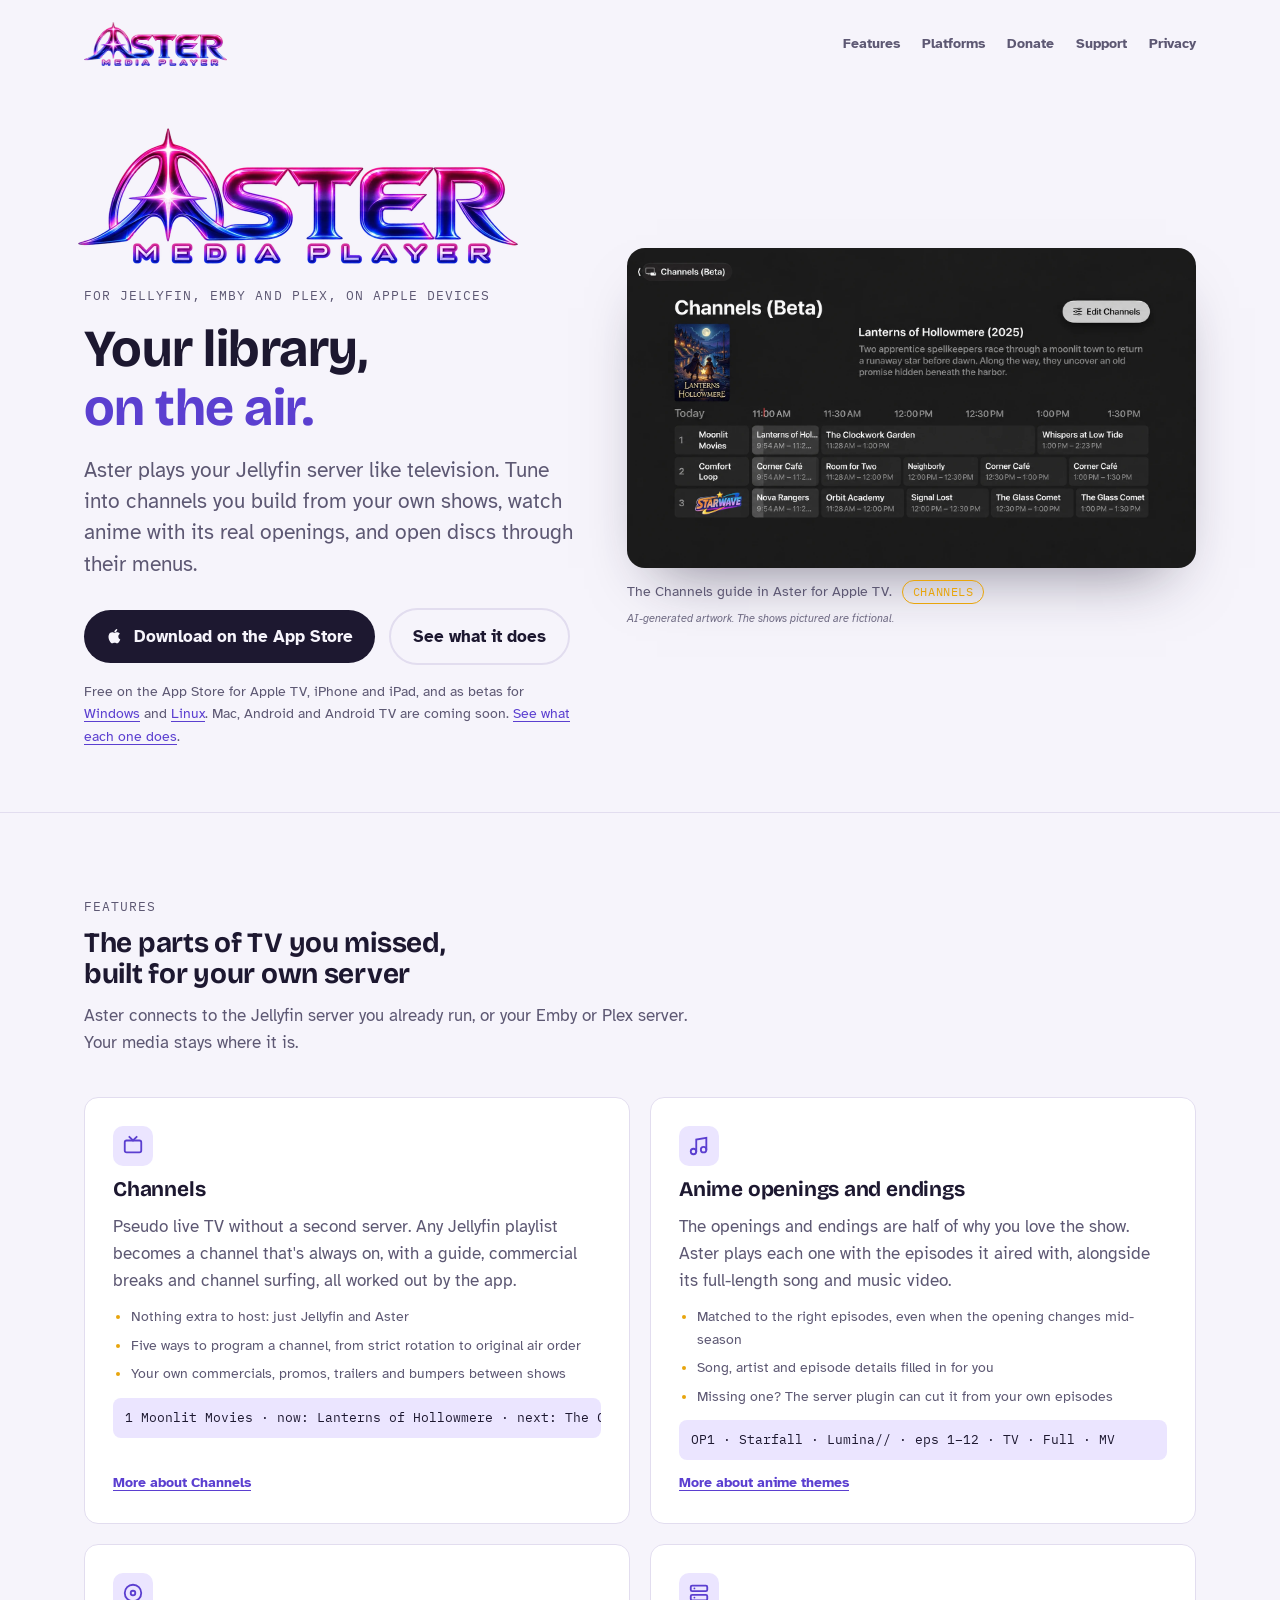
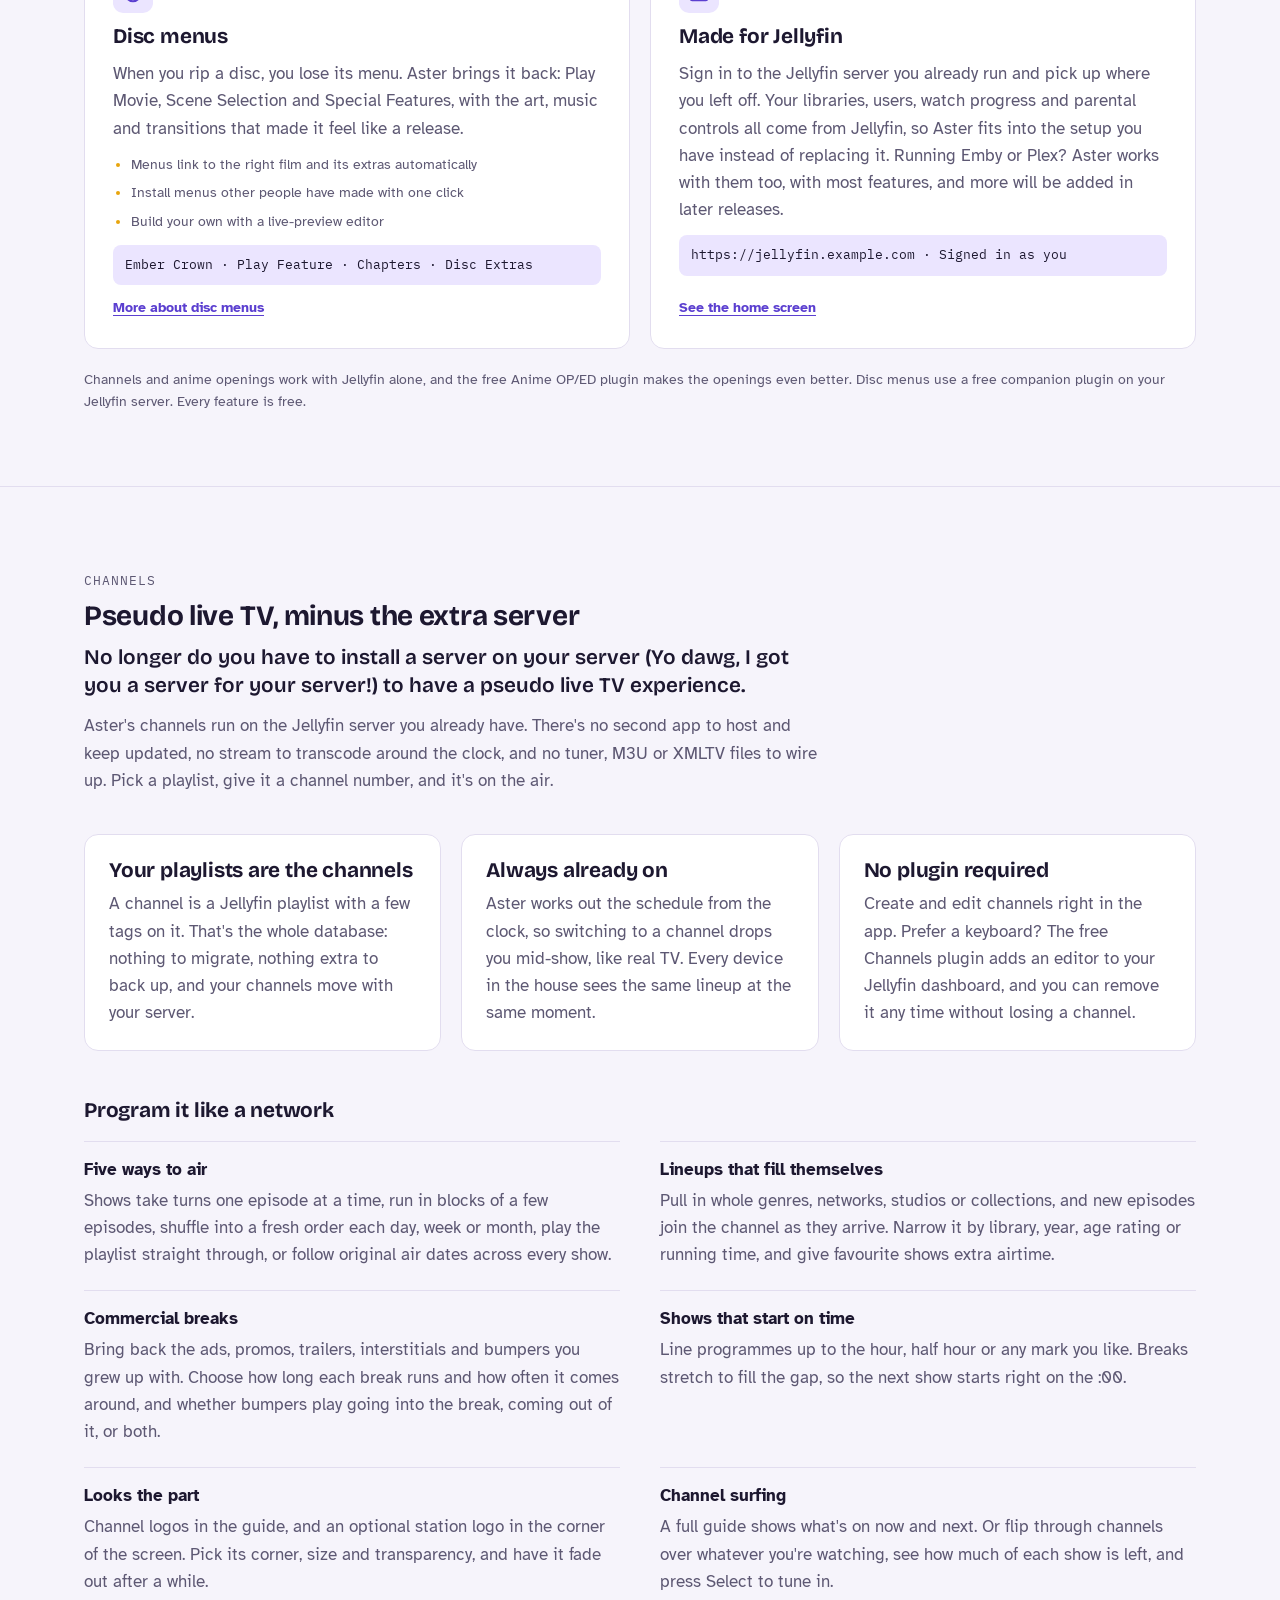
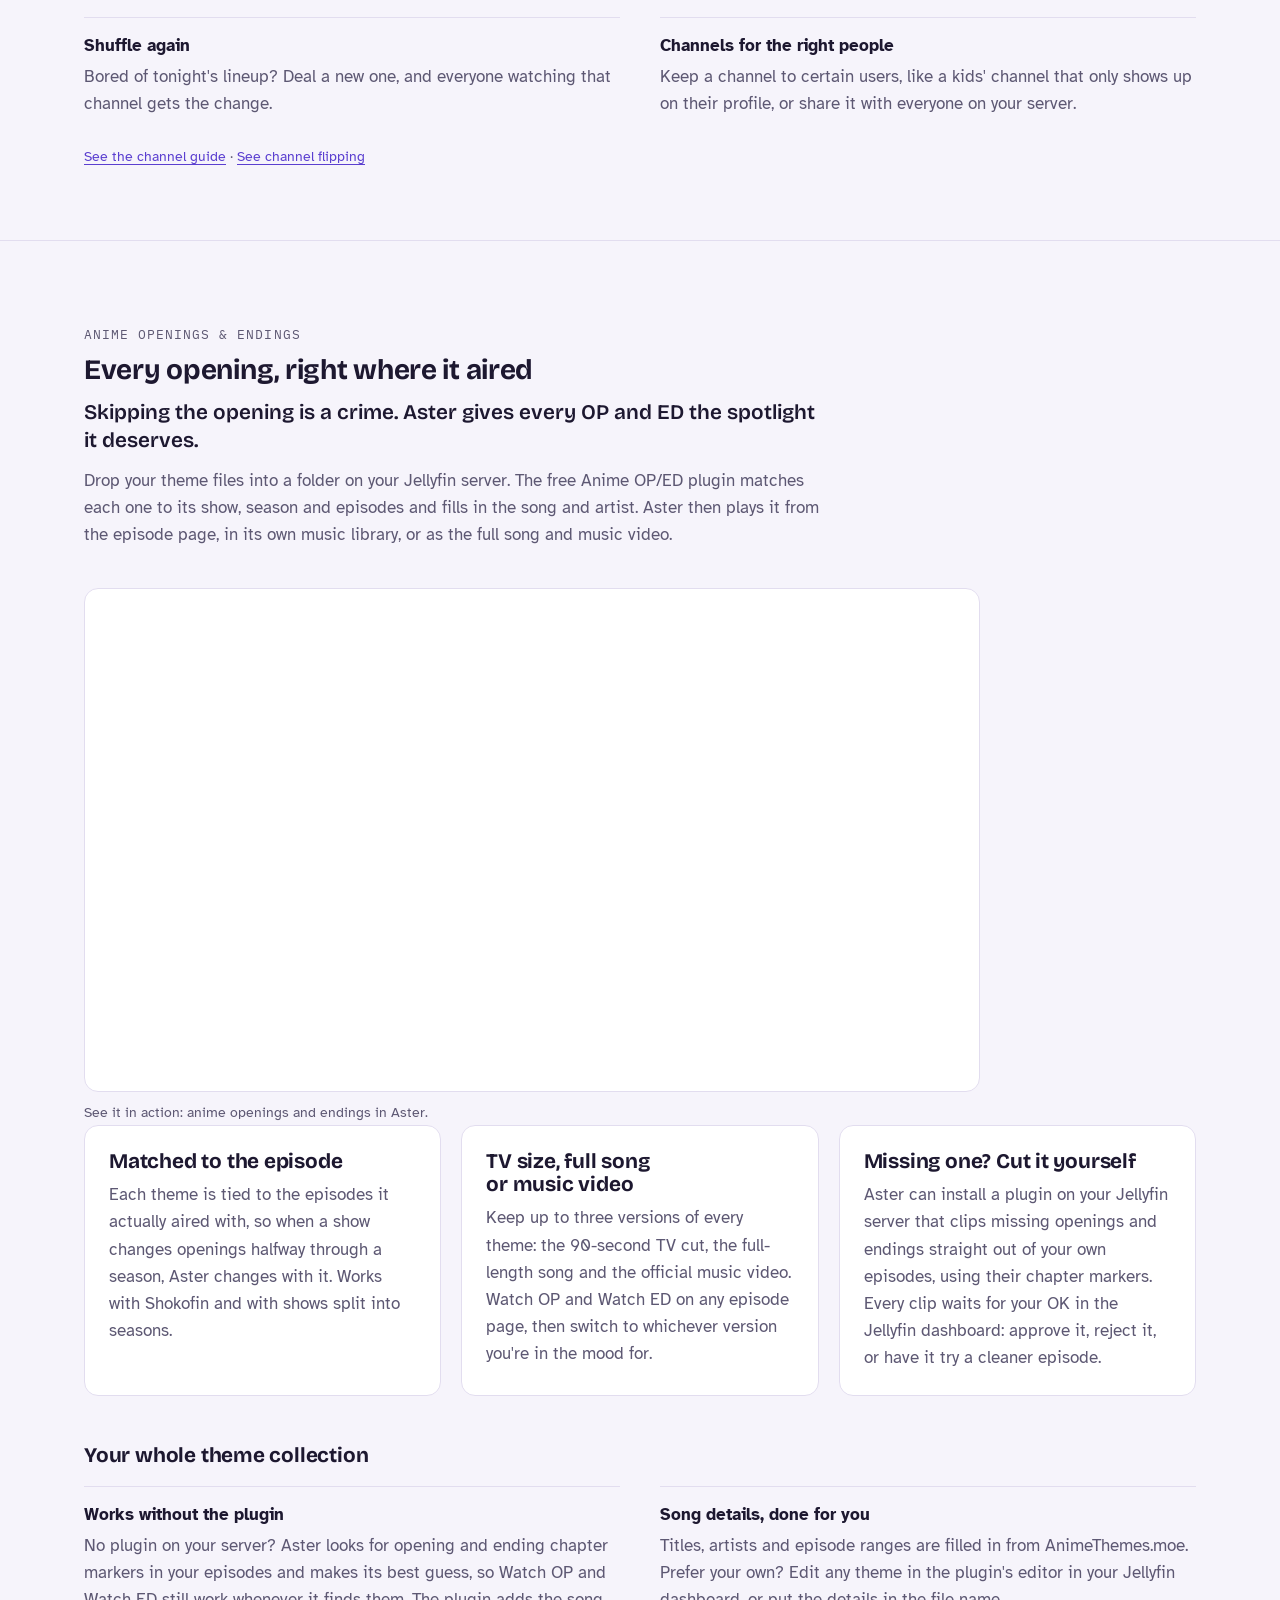
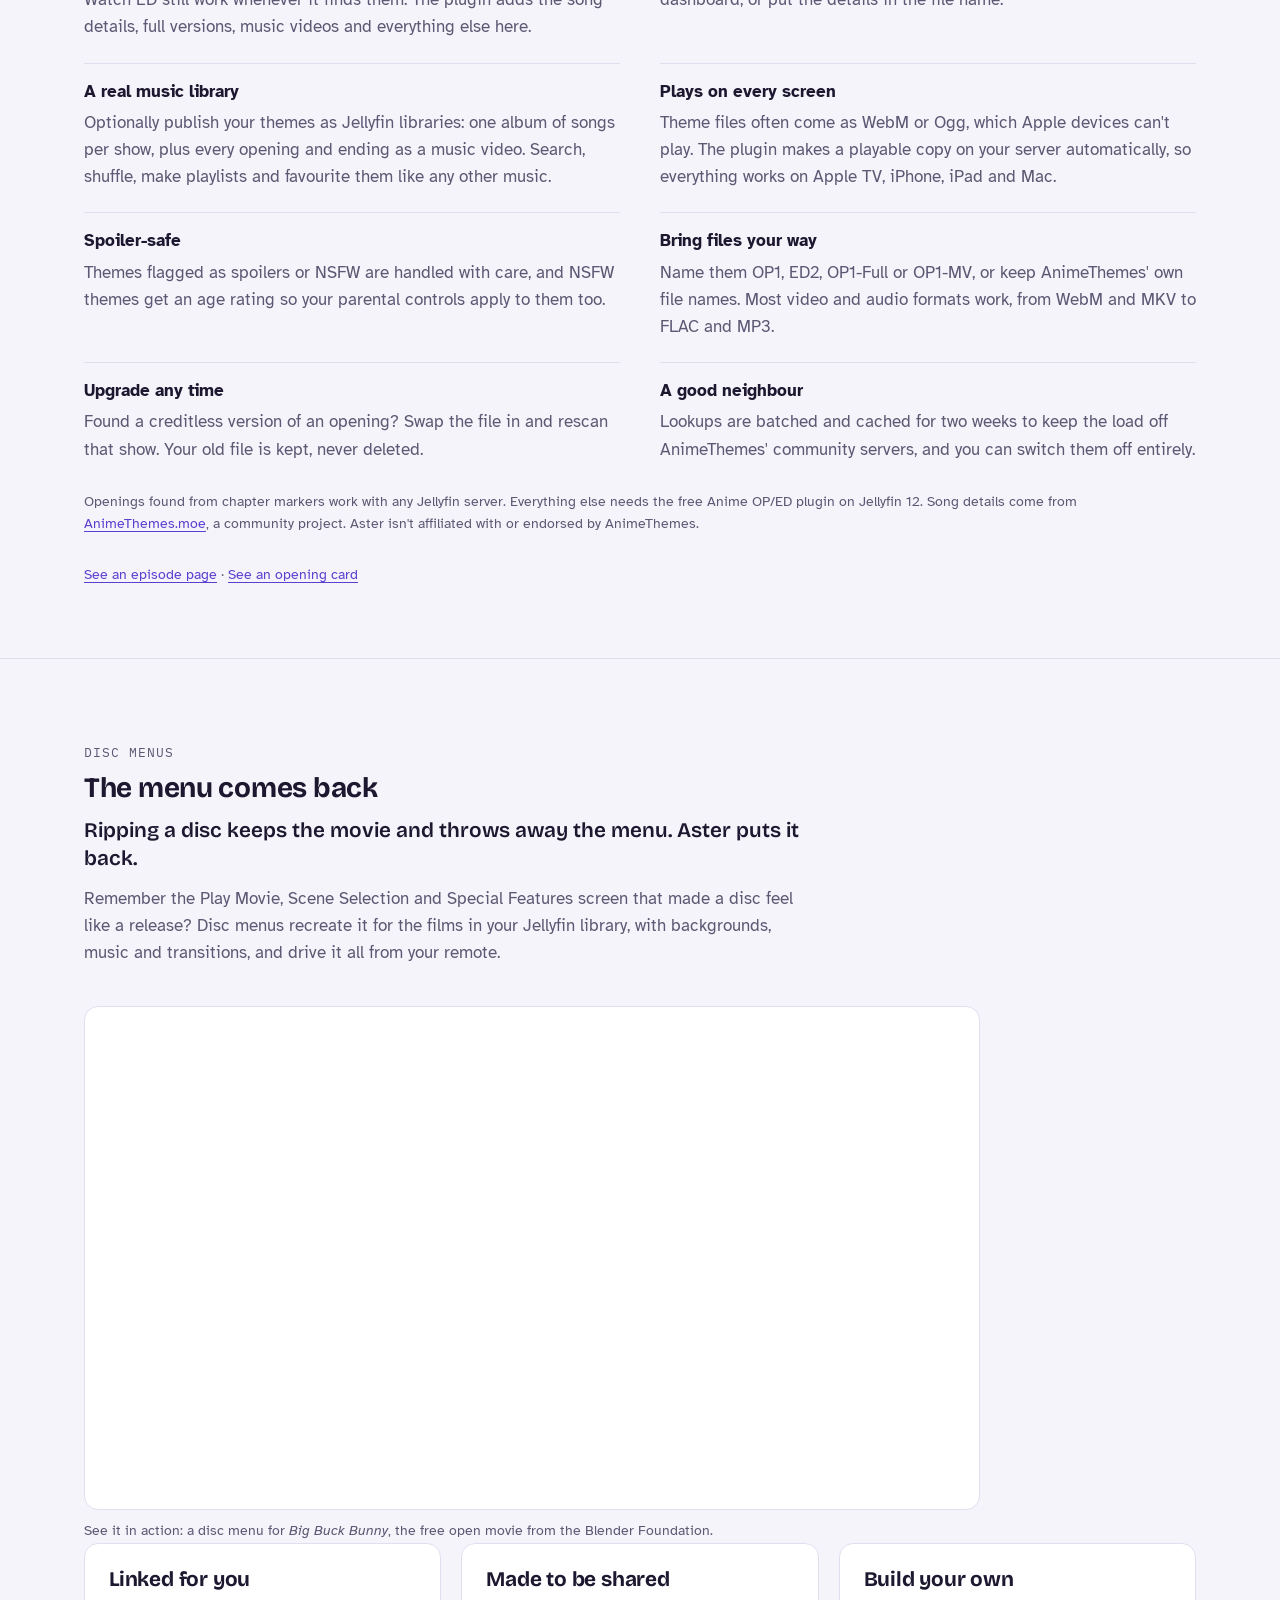
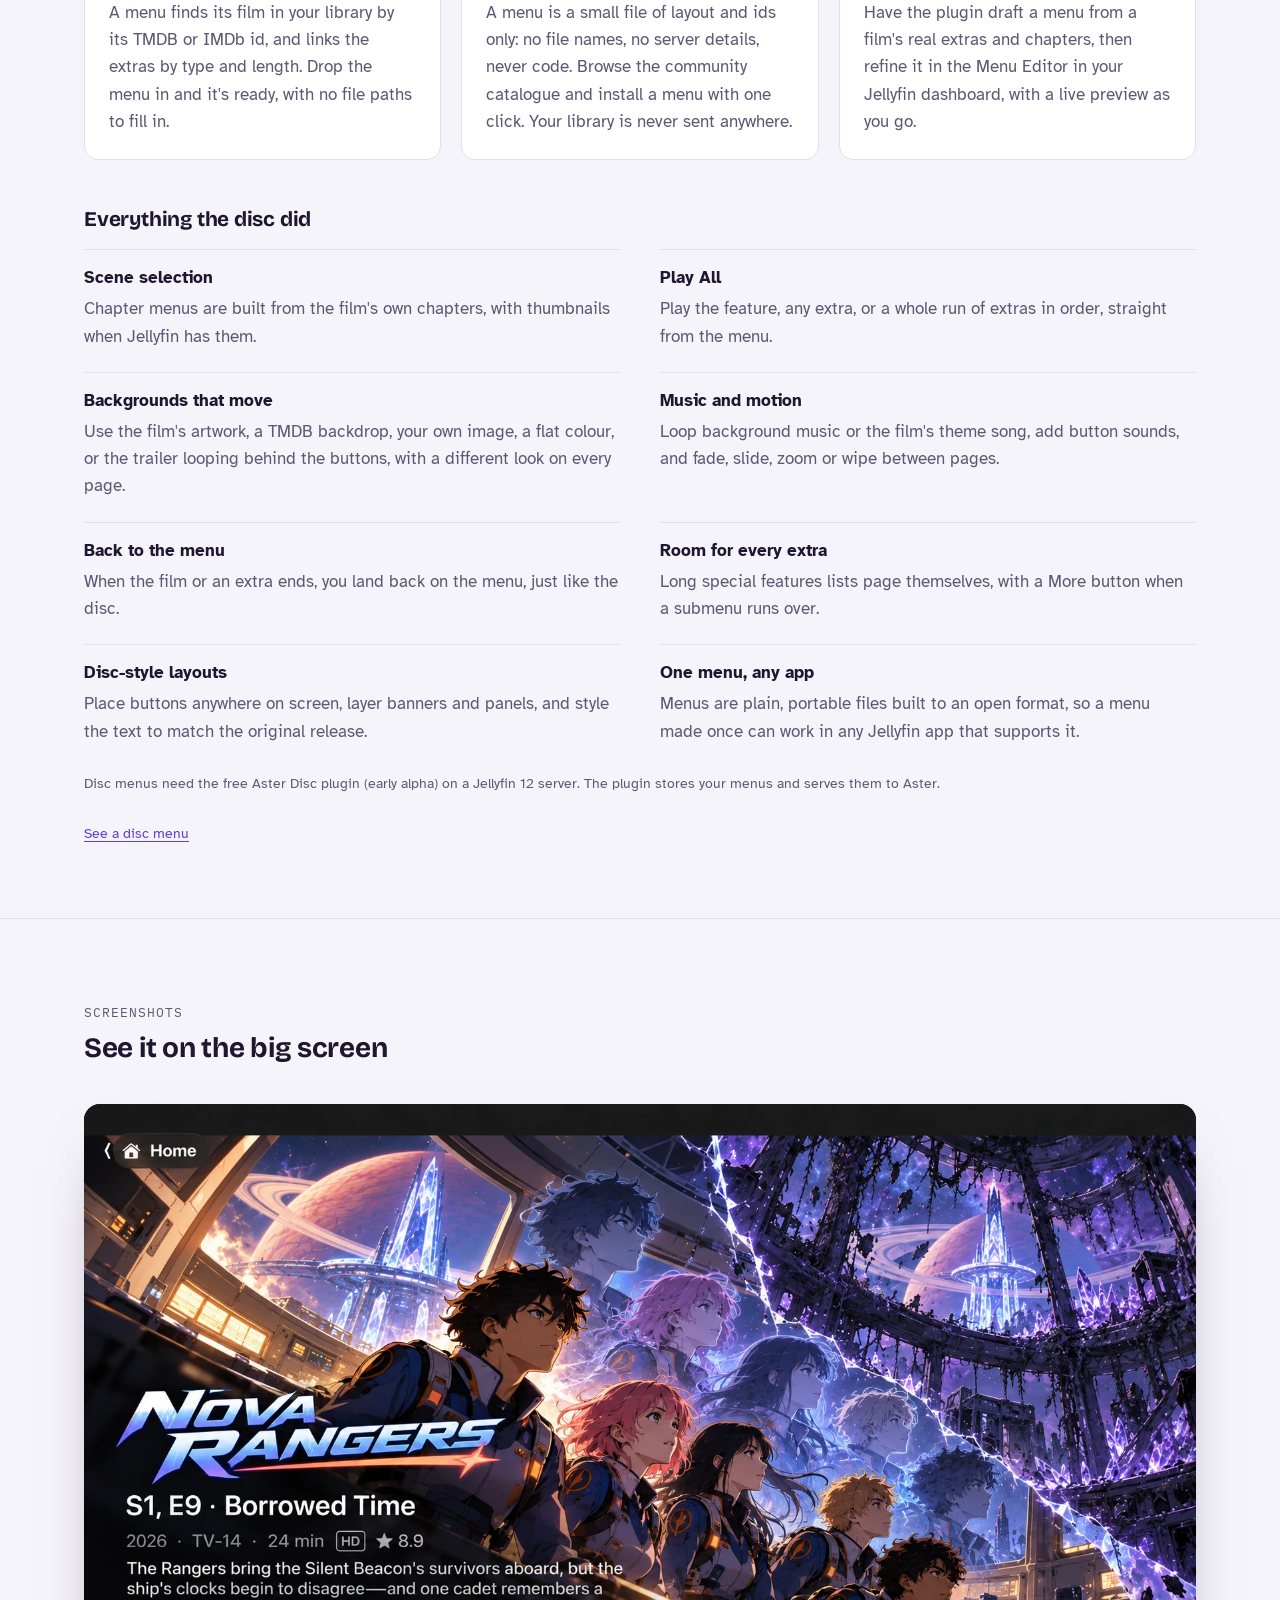
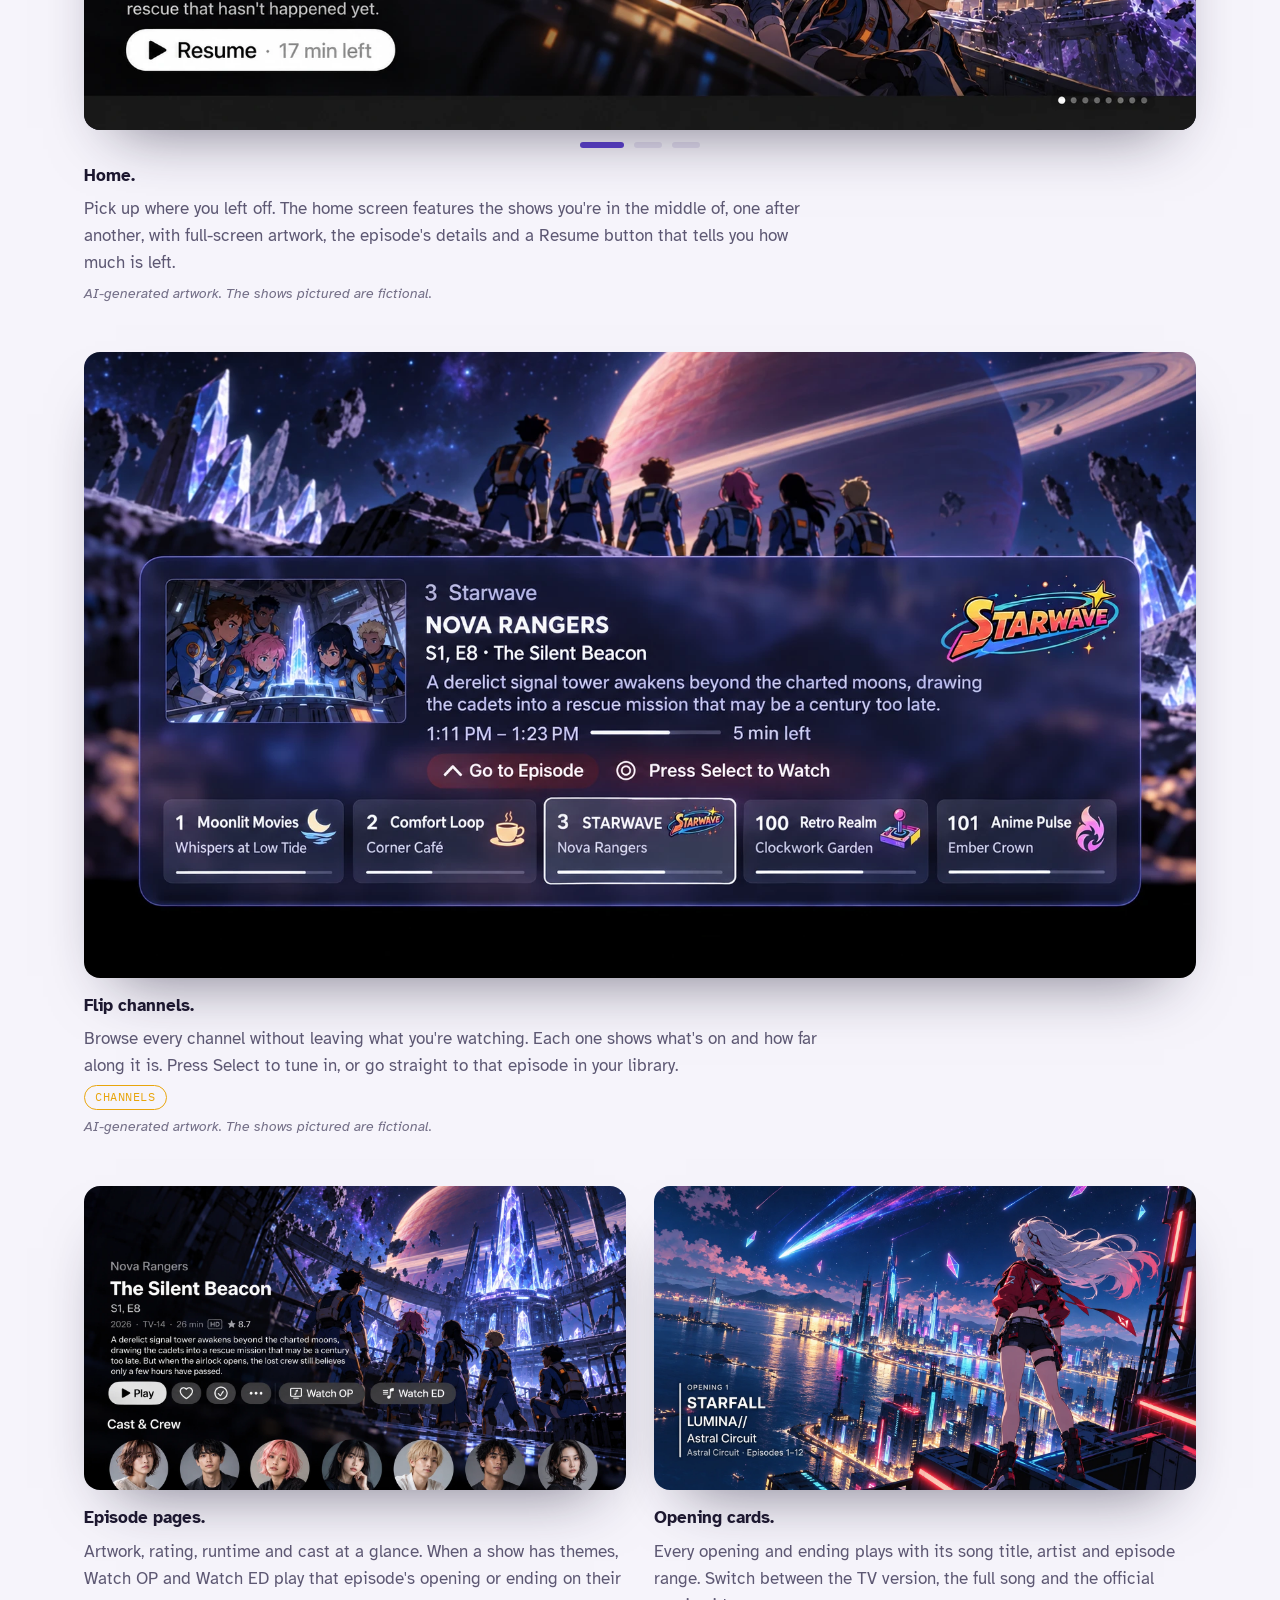
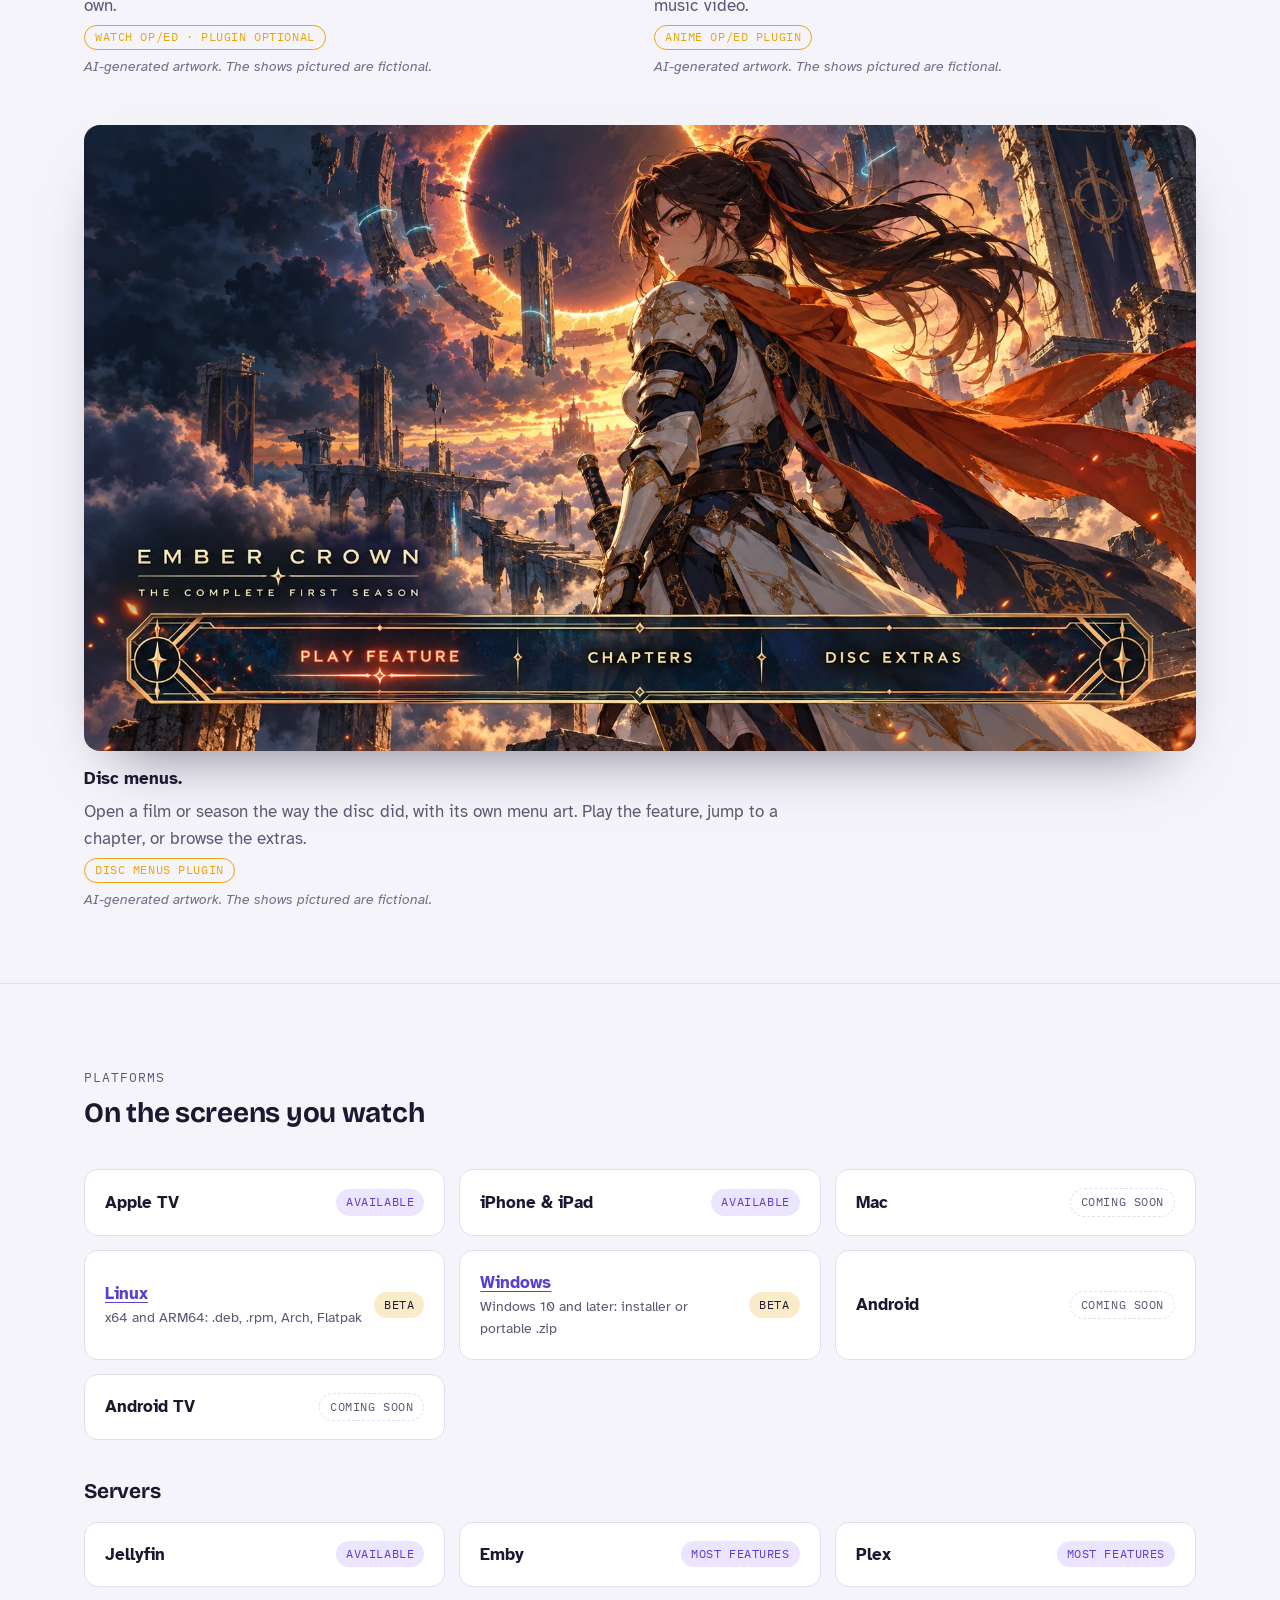
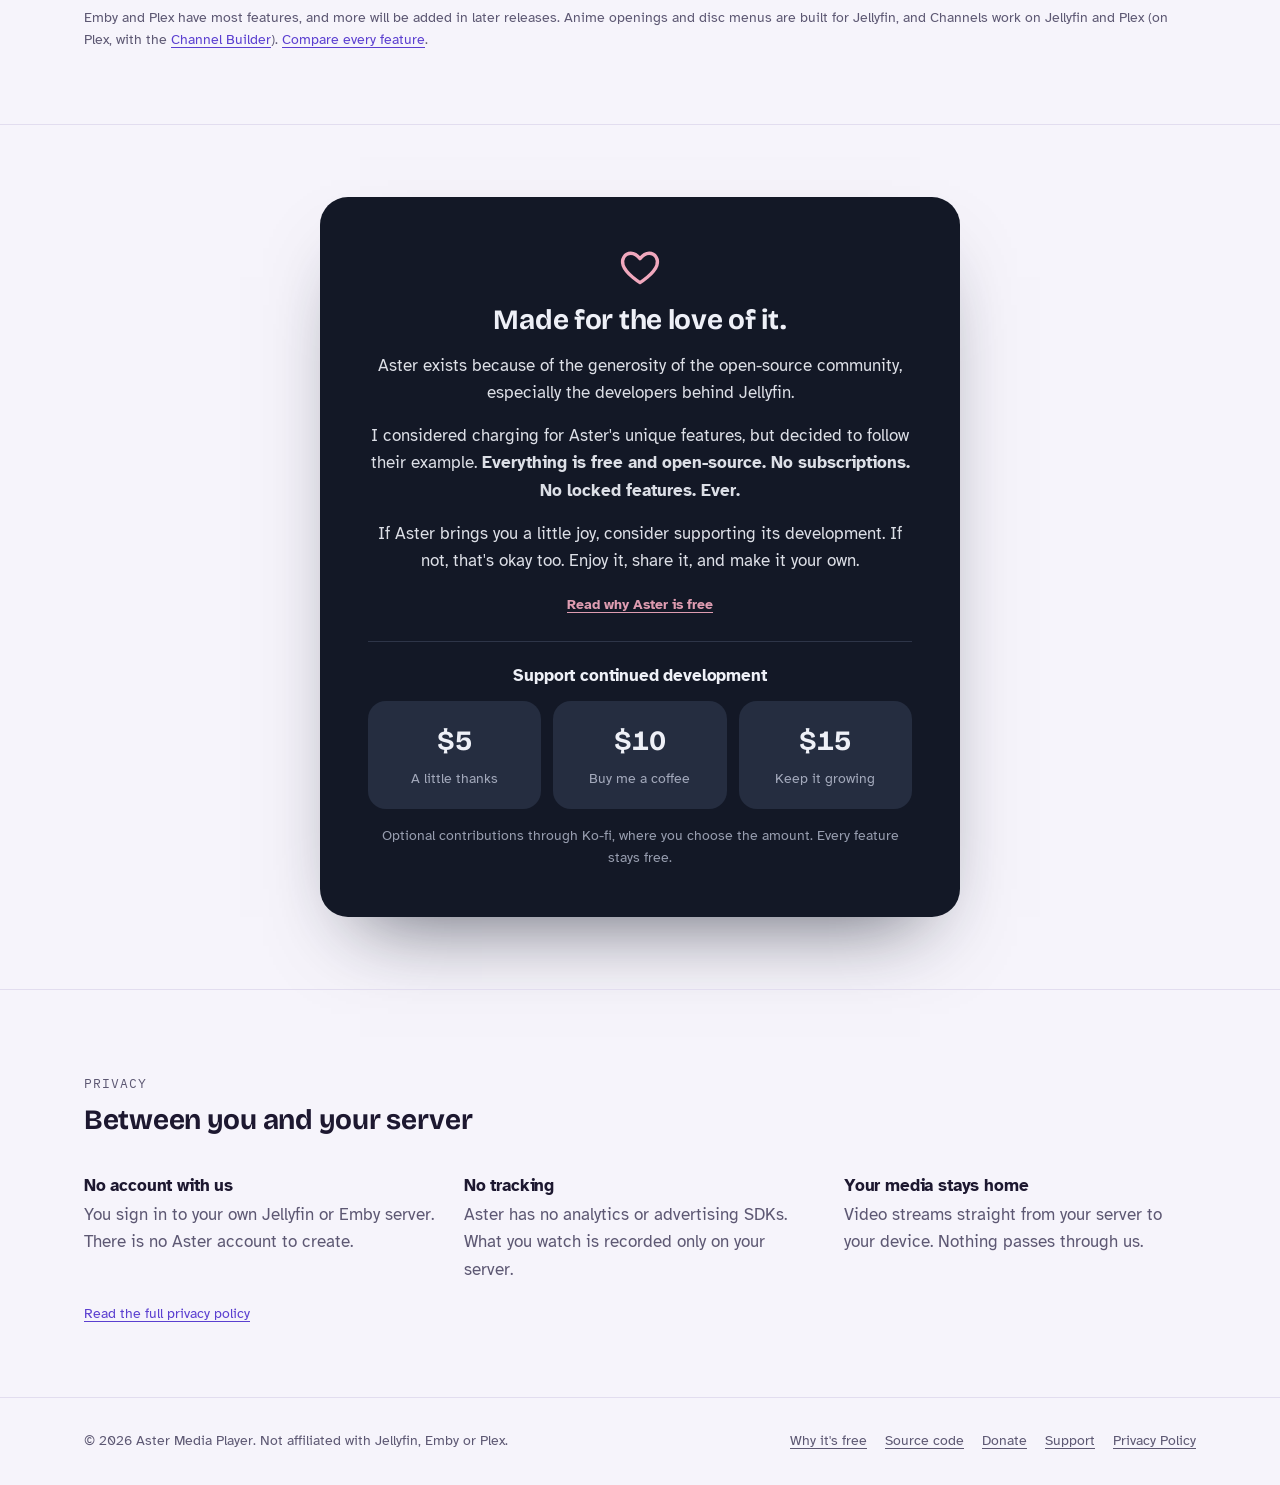
==== commit 5d8e06ac: "Windows 0.11.0-beta downloads: installer and portable zip The Windows download page lists both files" ====
--- a/index.html
+++ b/index.html
@@ -43,7 +43,7 @@
           </a>
           <a class="btn btn-ghost" href="#features">See what it does</a>
         </div>
-        <p class="platform-note">Free on the App Store for Apple TV, iPhone and iPad, and as a <a href="thanks.html?get=linux">Linux beta</a>. Mac, Windows, Android and Android TV are coming soon. <a href="features.html">See what each one does</a>.</p>
+        <p class="platform-note">Free on the App Store for Apple TV, iPhone and iPad, and as betas for <a href="thanks.html?get=windows">Windows</a> and <a href="thanks.html?get=linux">Linux</a>. Mac, Android and Android TV are coming soon. <a href="features.html">See what each one does</a>.</p>
       </div>
 
       <figure class="hero-shot" id="channels-shot">
@@ -321,7 +321,7 @@
         <div class="platform"><span>iPhone &amp; iPad</span><span class="pill ok">Available</span></div>
         <div class="platform"><span>Mac</span><span class="pill soon">Coming soon</span></div>
         <div class="platform"><span><a href="thanks.html?get=linux">Linux</a><small>x64 and ARM64: .deb, .rpm, Arch, Flatpak</small></span><span class="pill beta-pill">Beta</span></div>
-        <div class="platform"><span>Windows<small>Same features as Linux</small></span><span class="pill soon">Coming soon</span></div>
+        <div class="platform"><span><a href="thanks.html?get=windows">Windows</a><small>Windows 10 and later: installer or portable .zip</small></span><span class="pill beta-pill">Beta</span></div>
         <div class="platform"><span>Android</span><span class="pill soon">Coming soon</span></div>
         <div class="platform"><span>Android TV</span><span class="pill soon">Coming soon</span></div>
       </div>
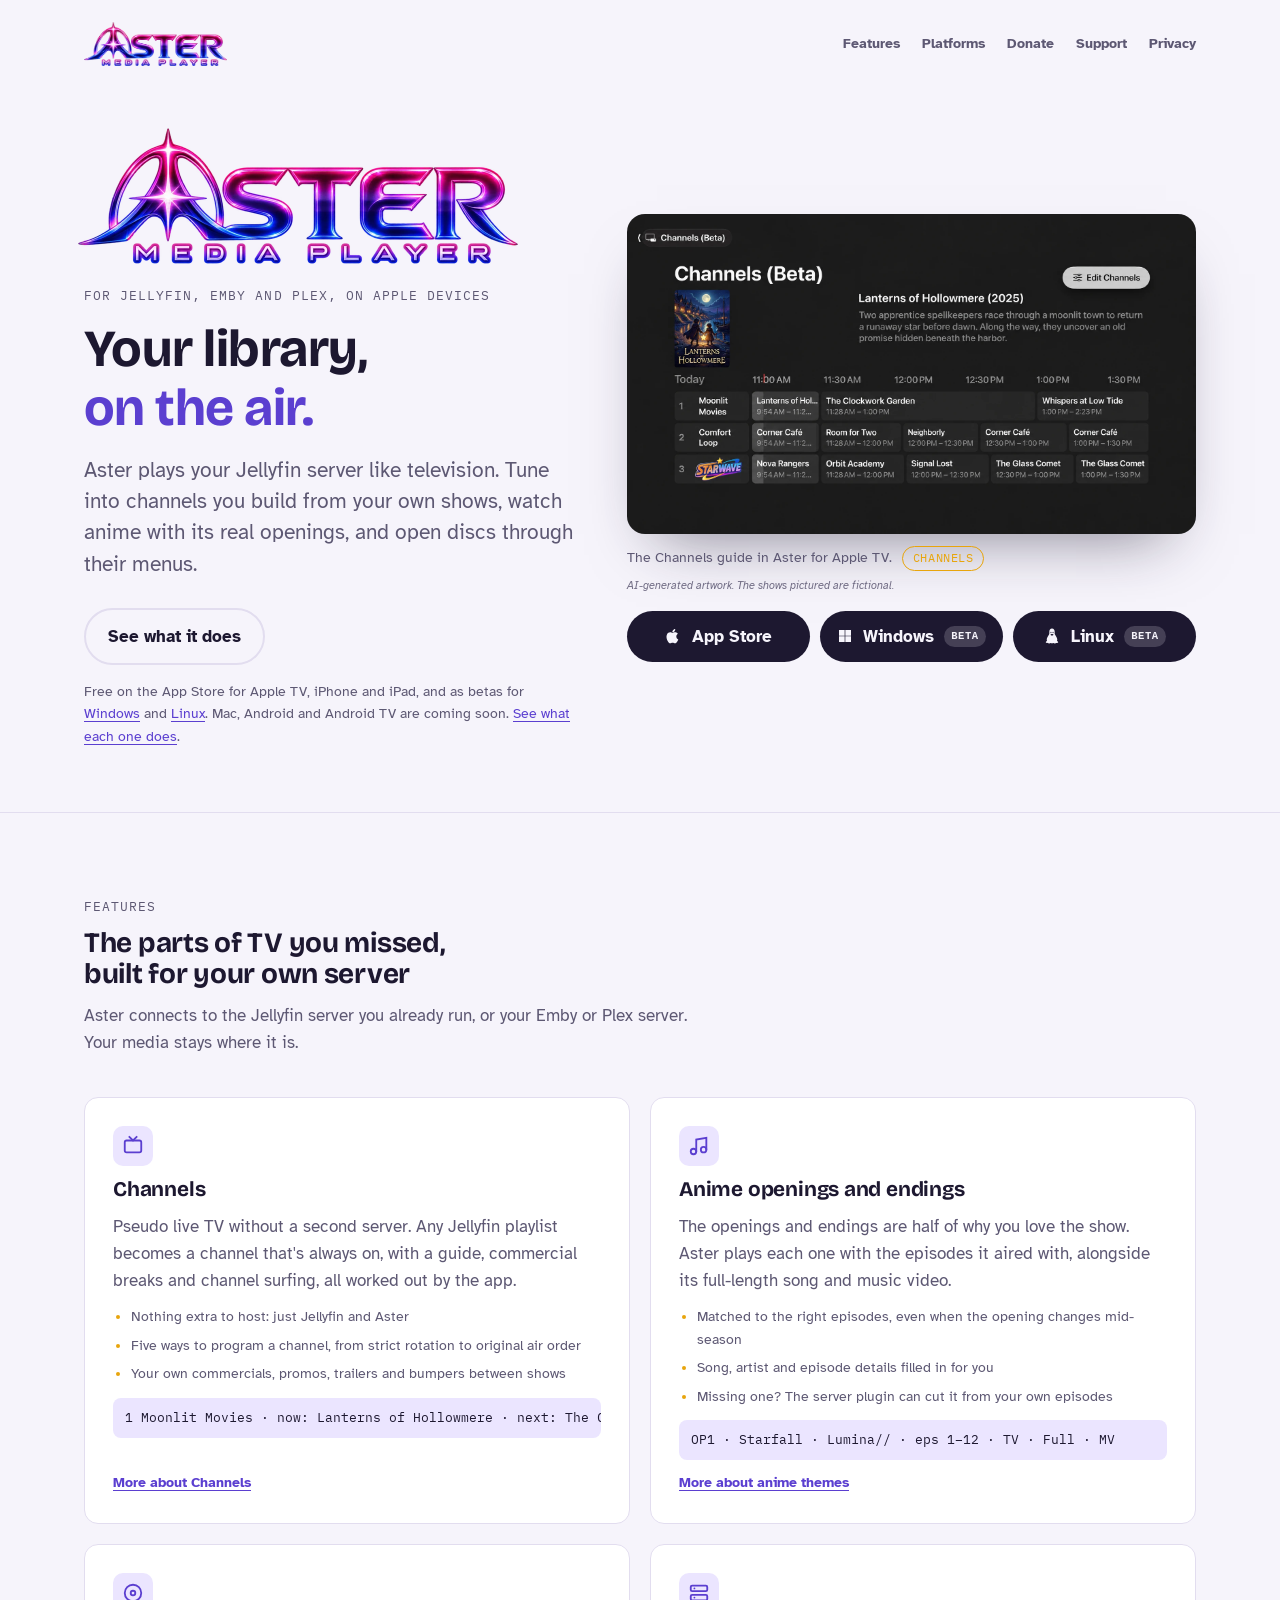
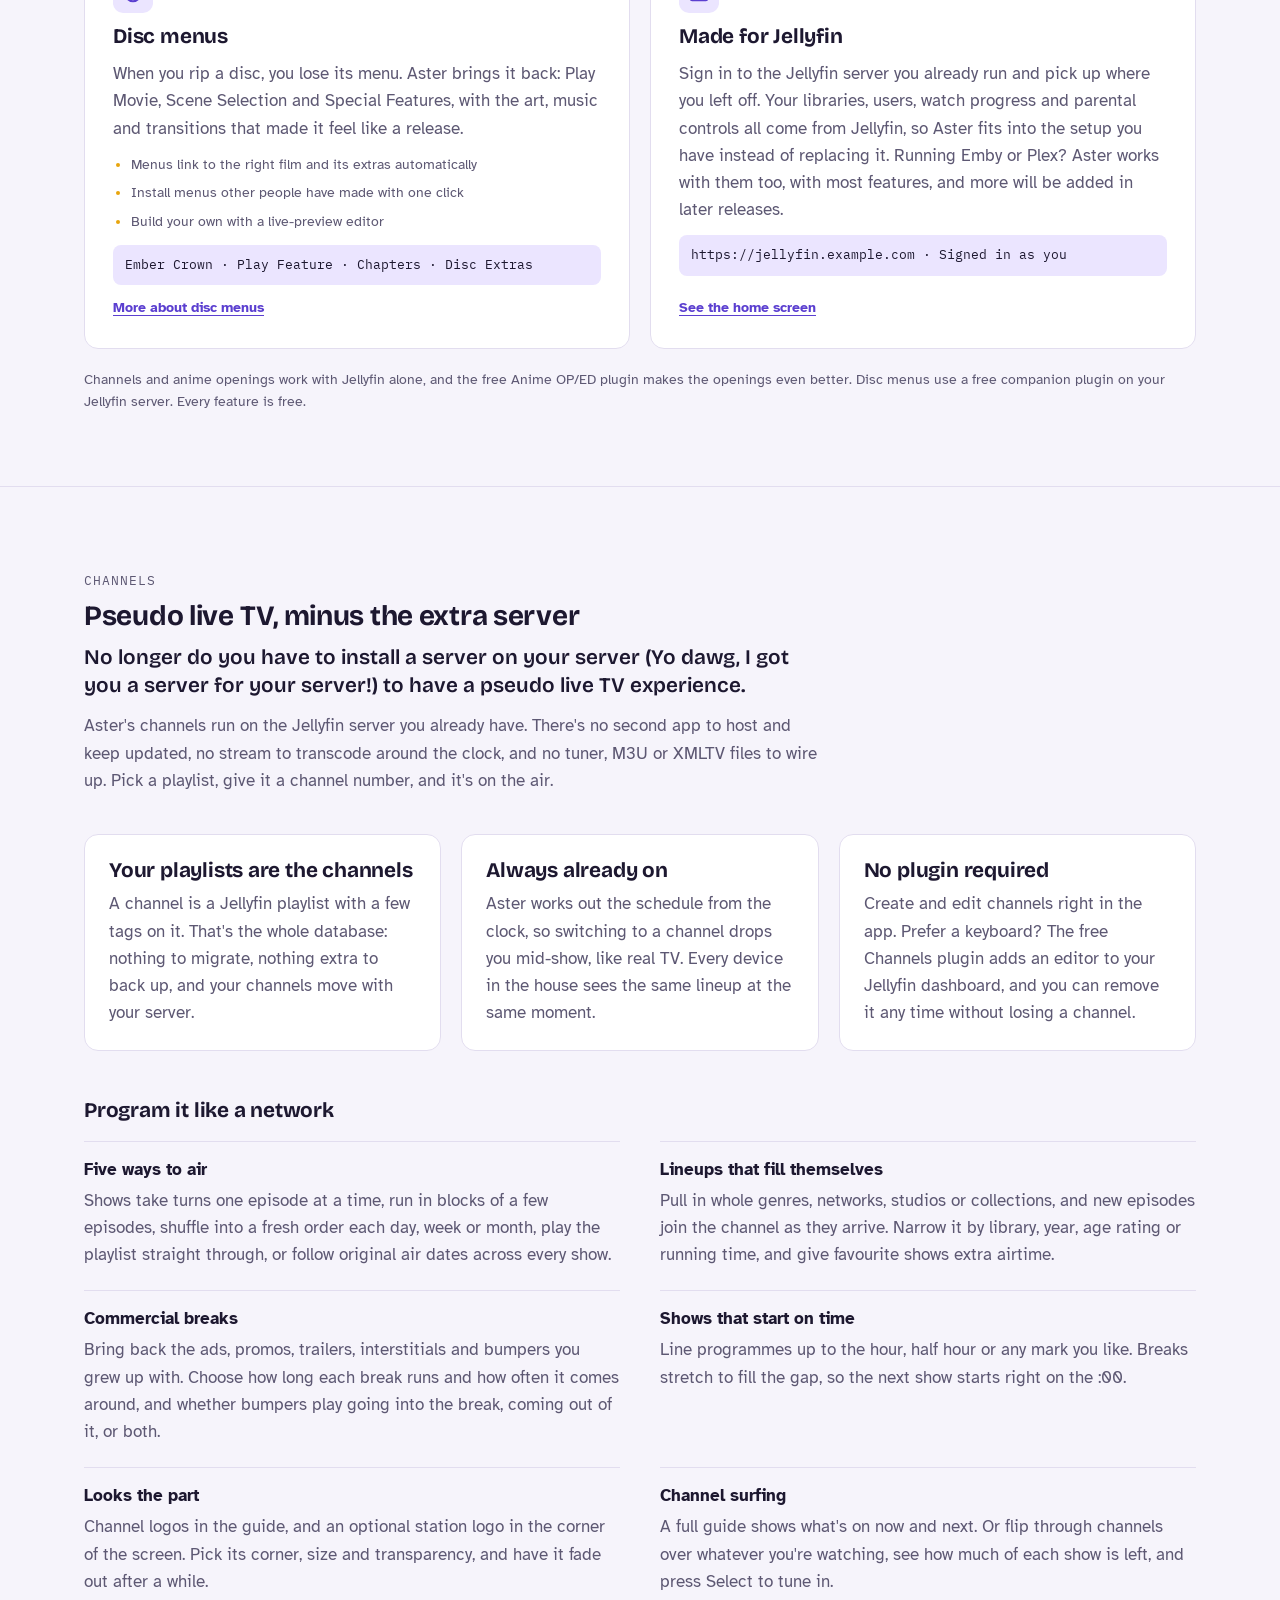
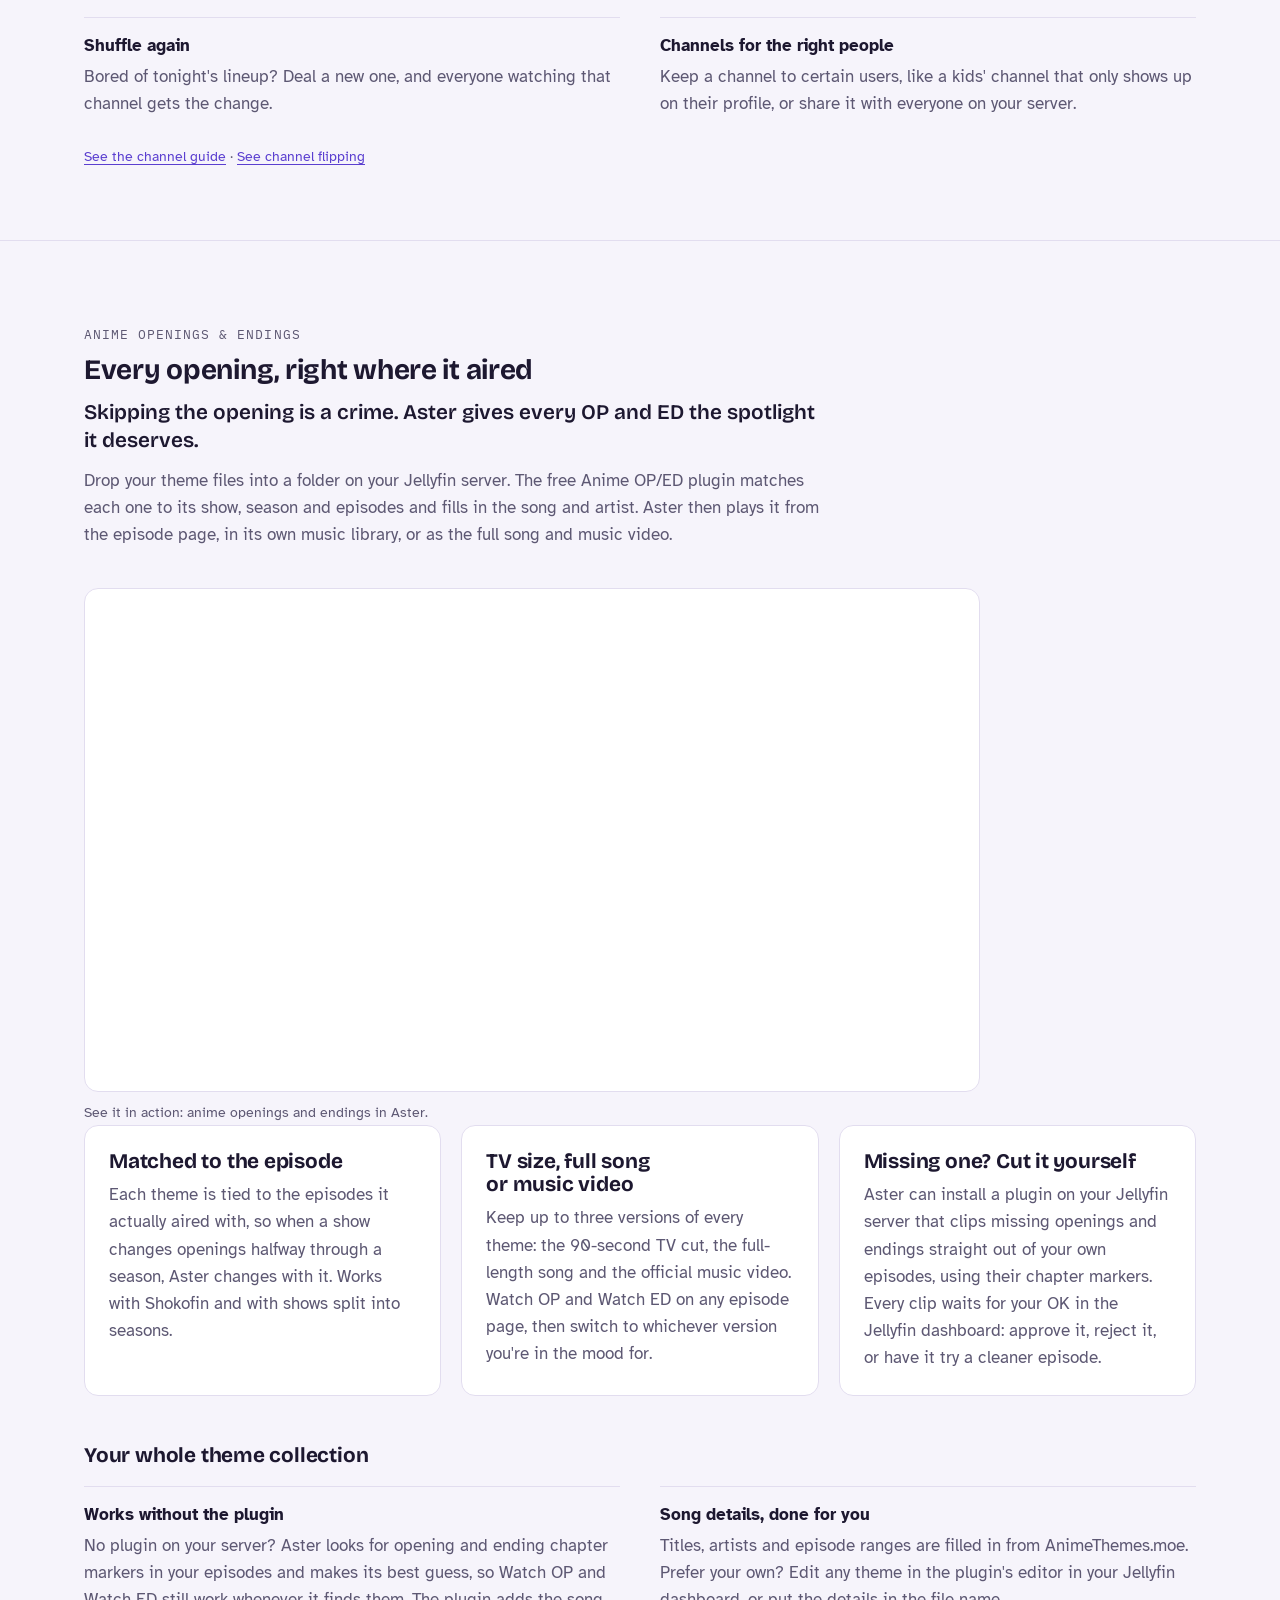
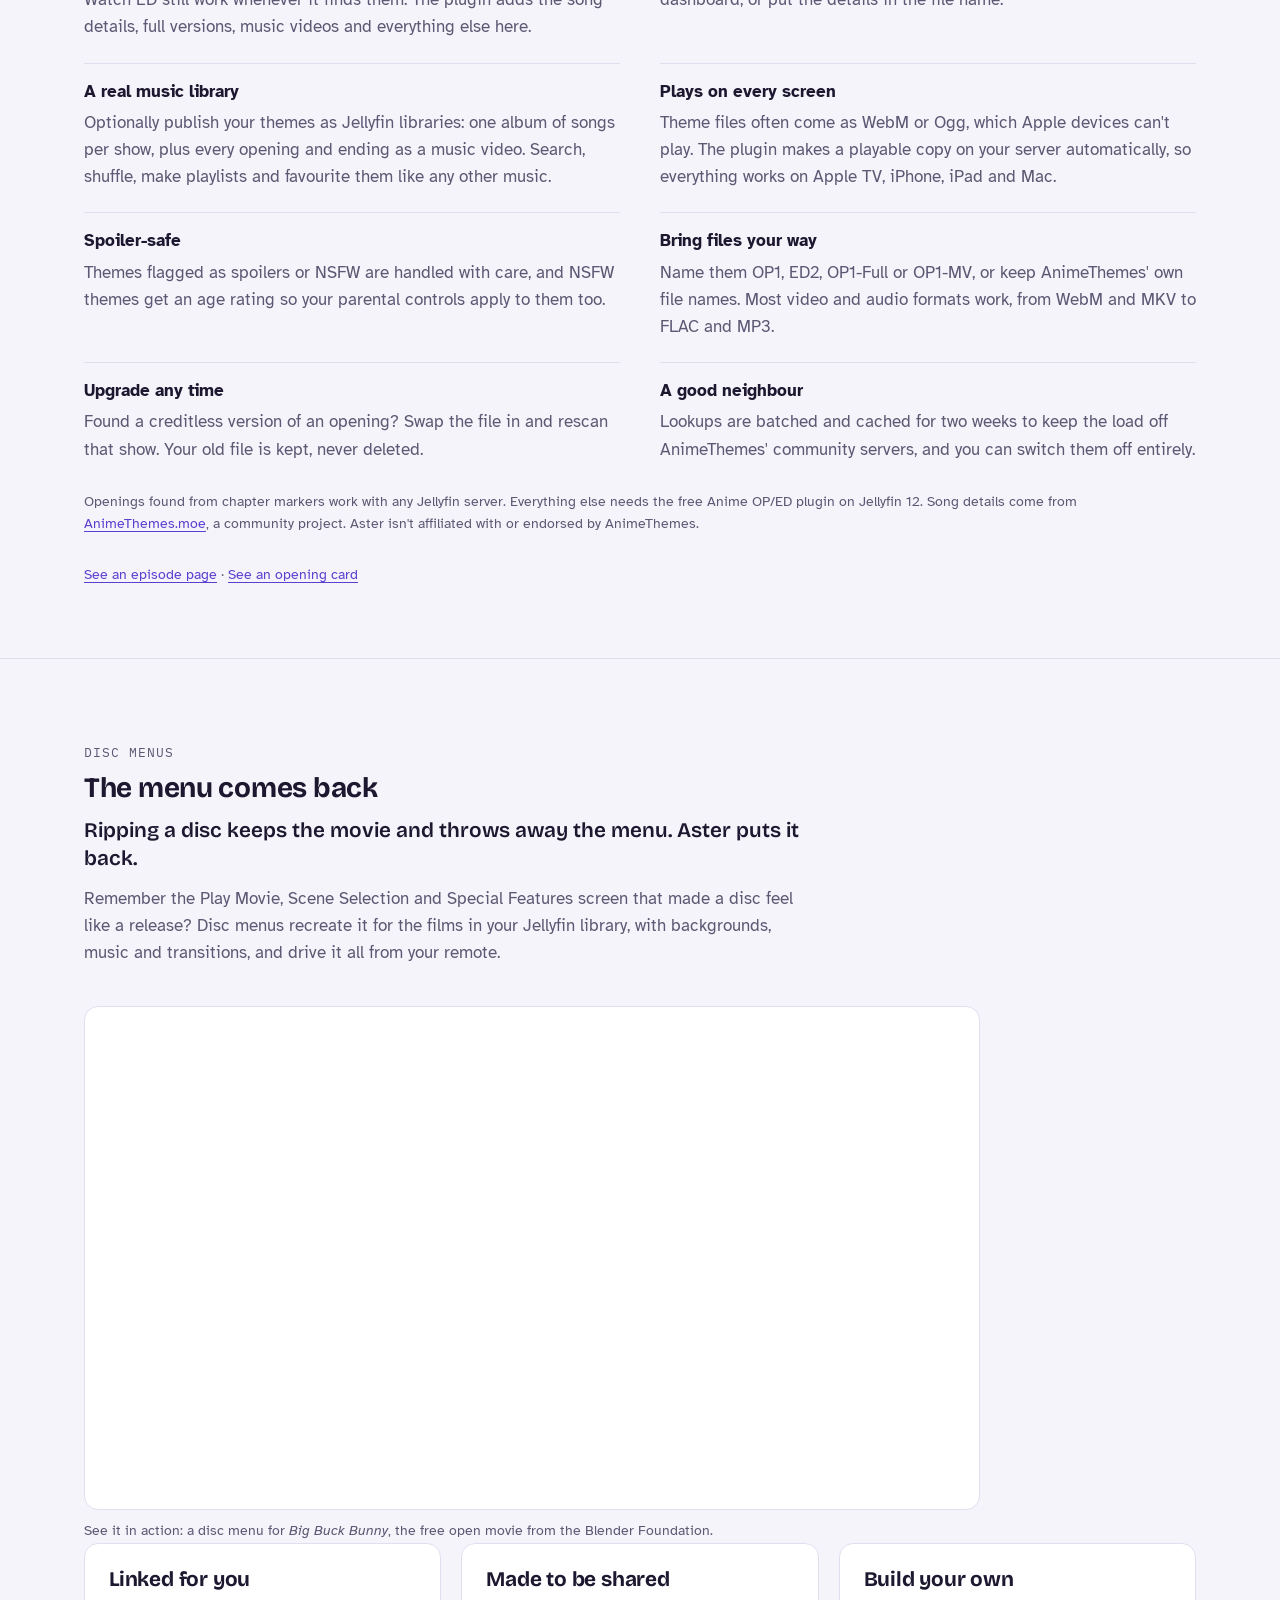
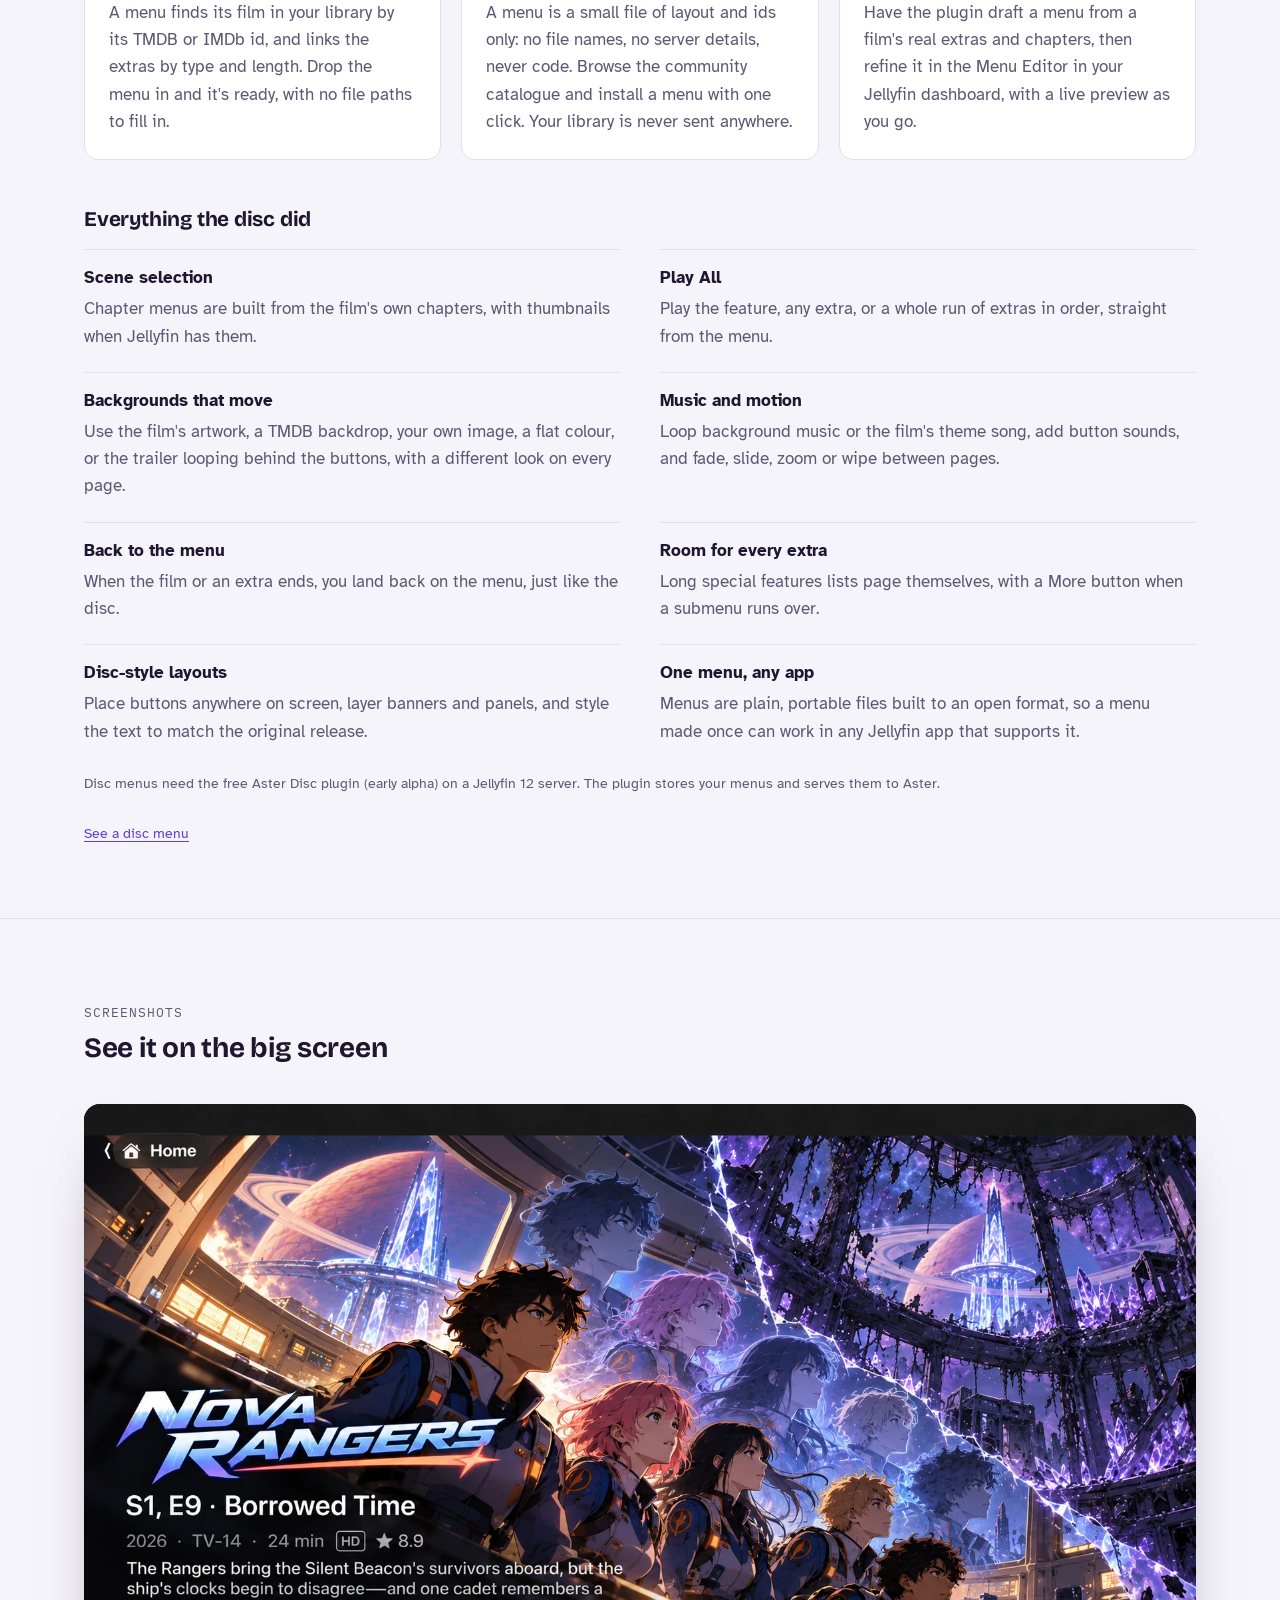
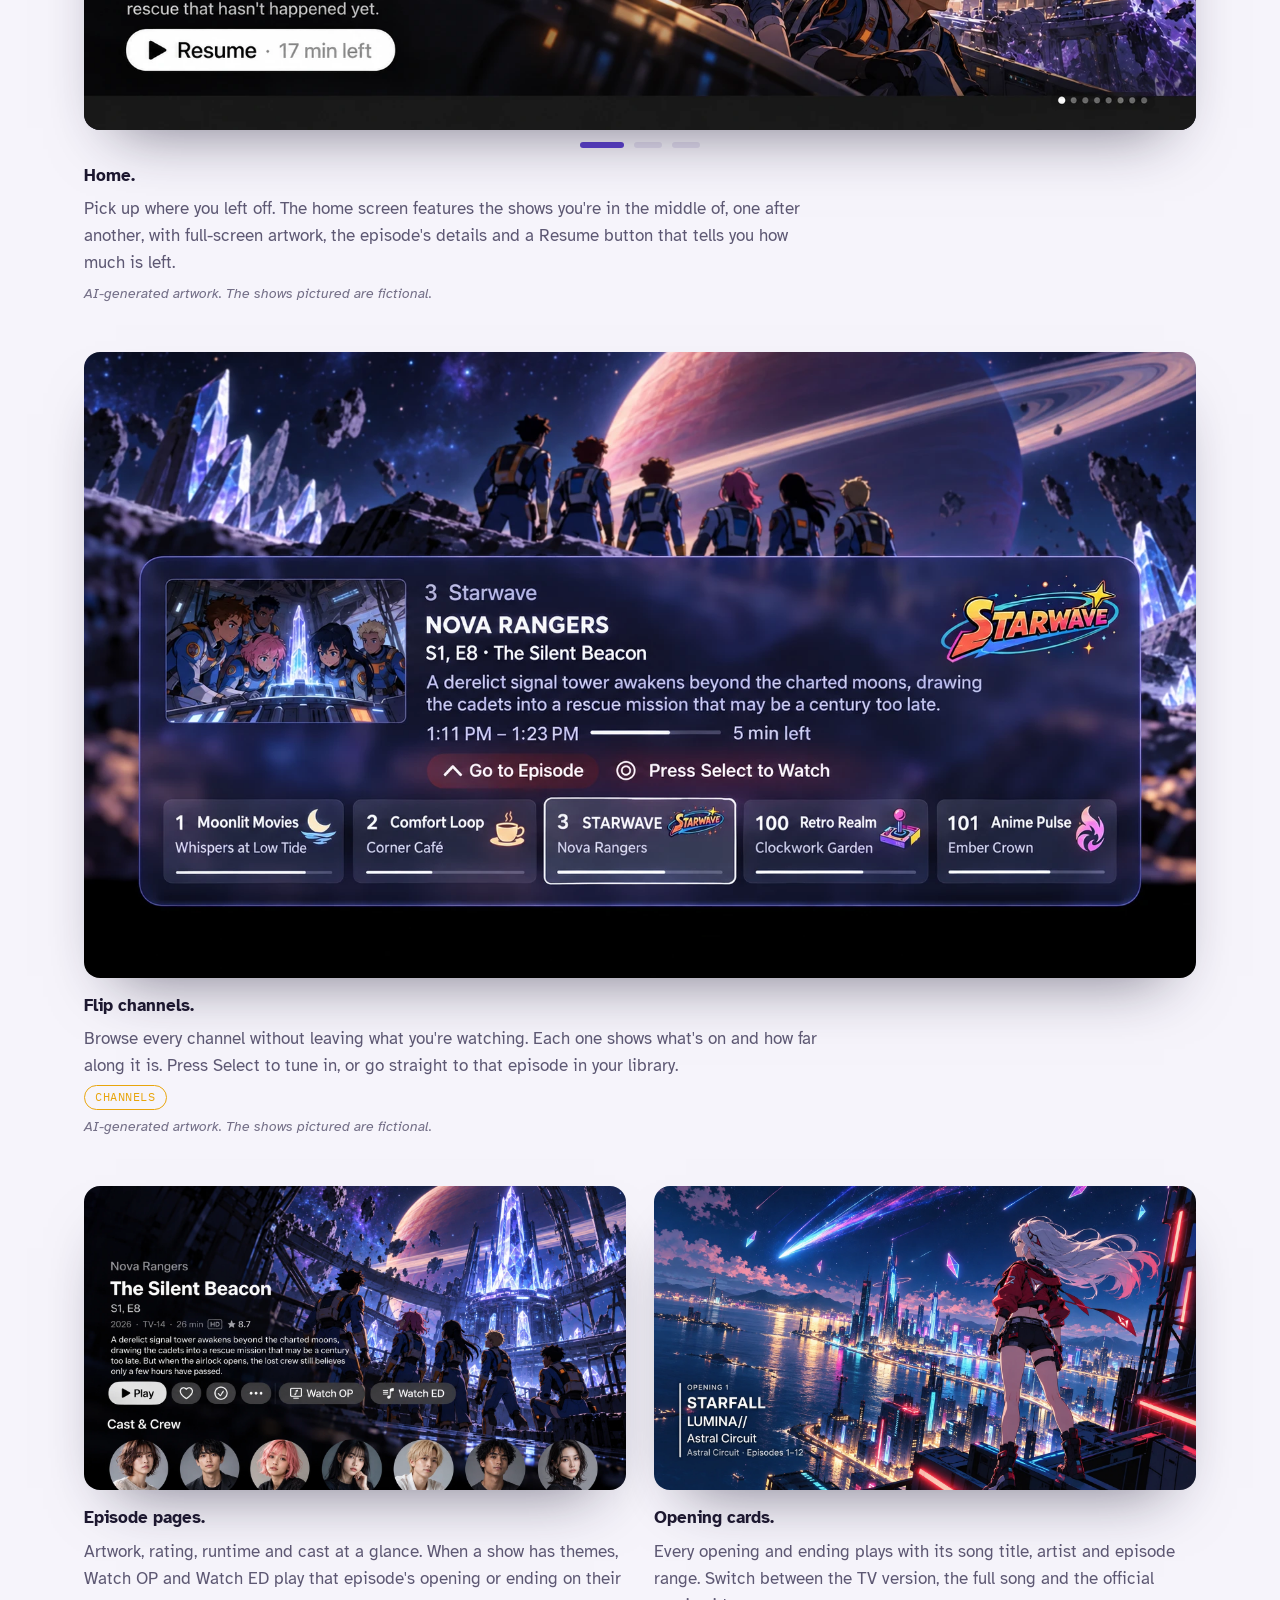
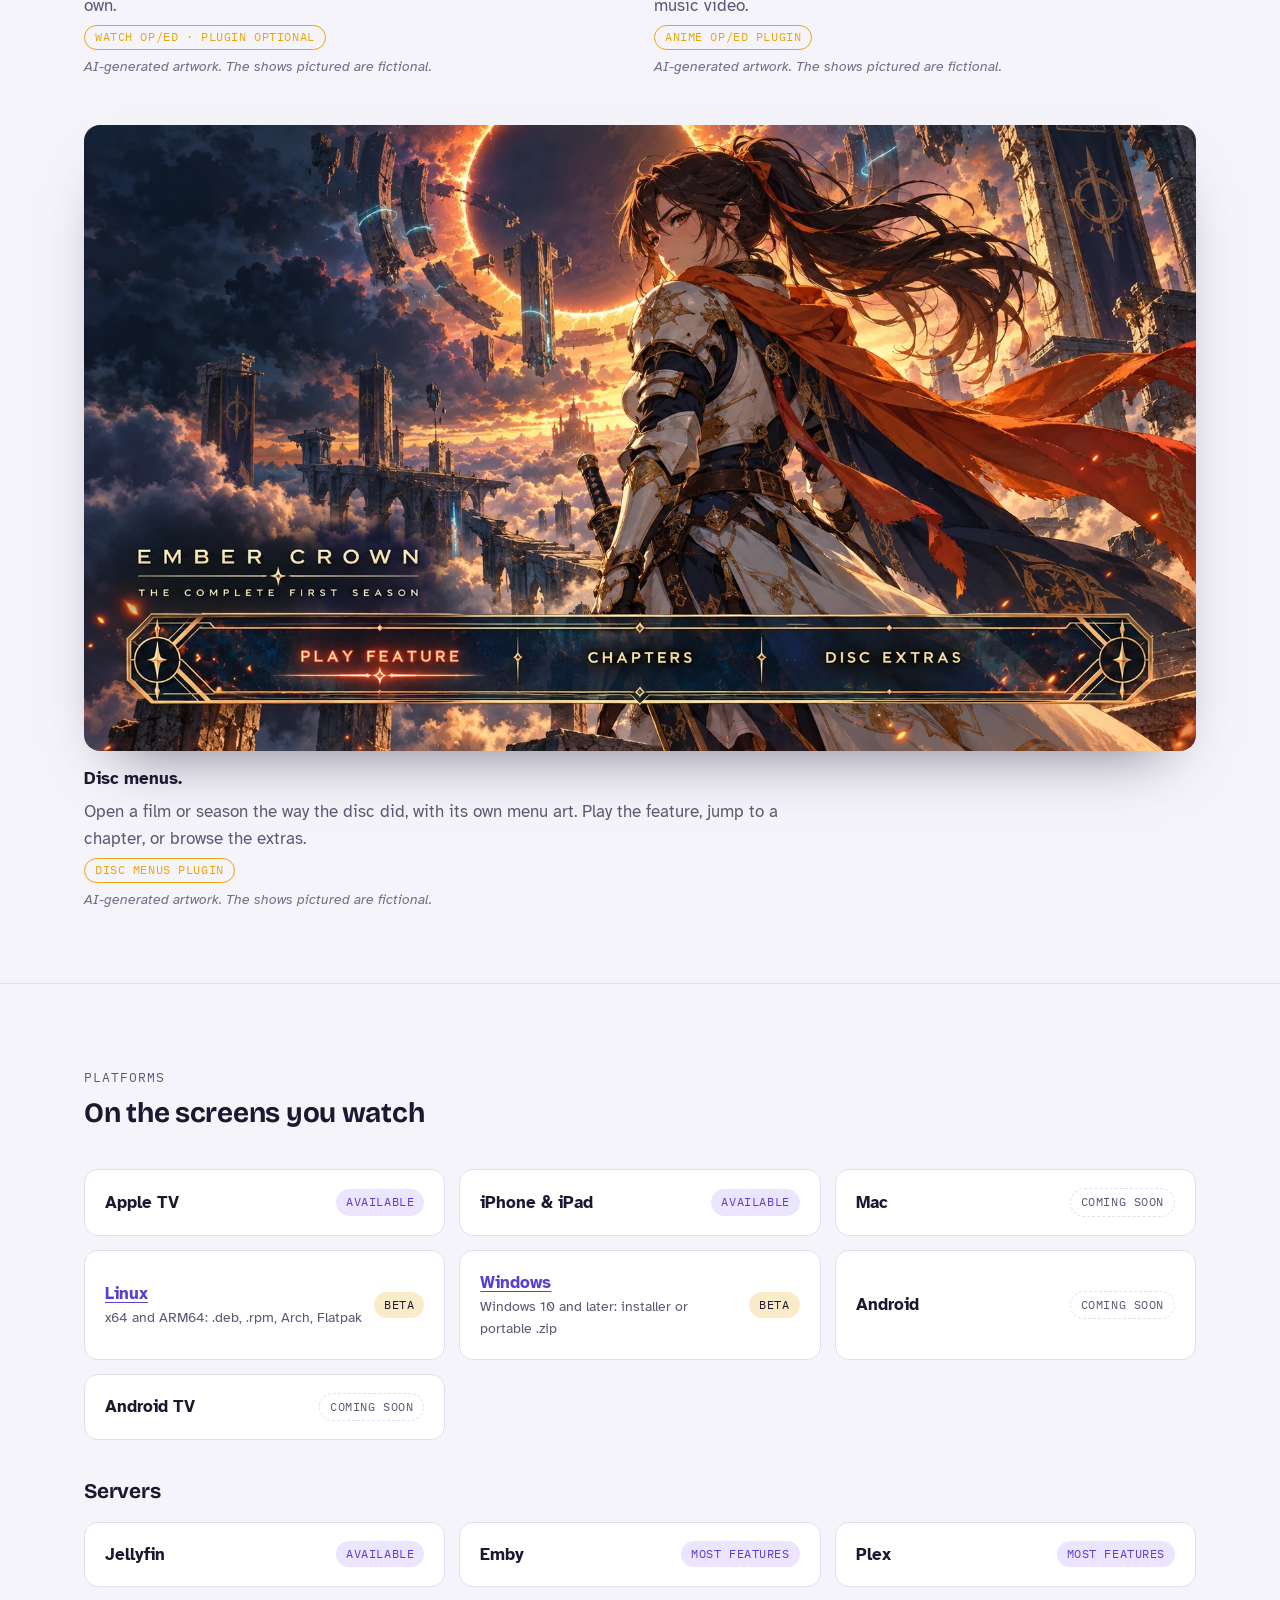
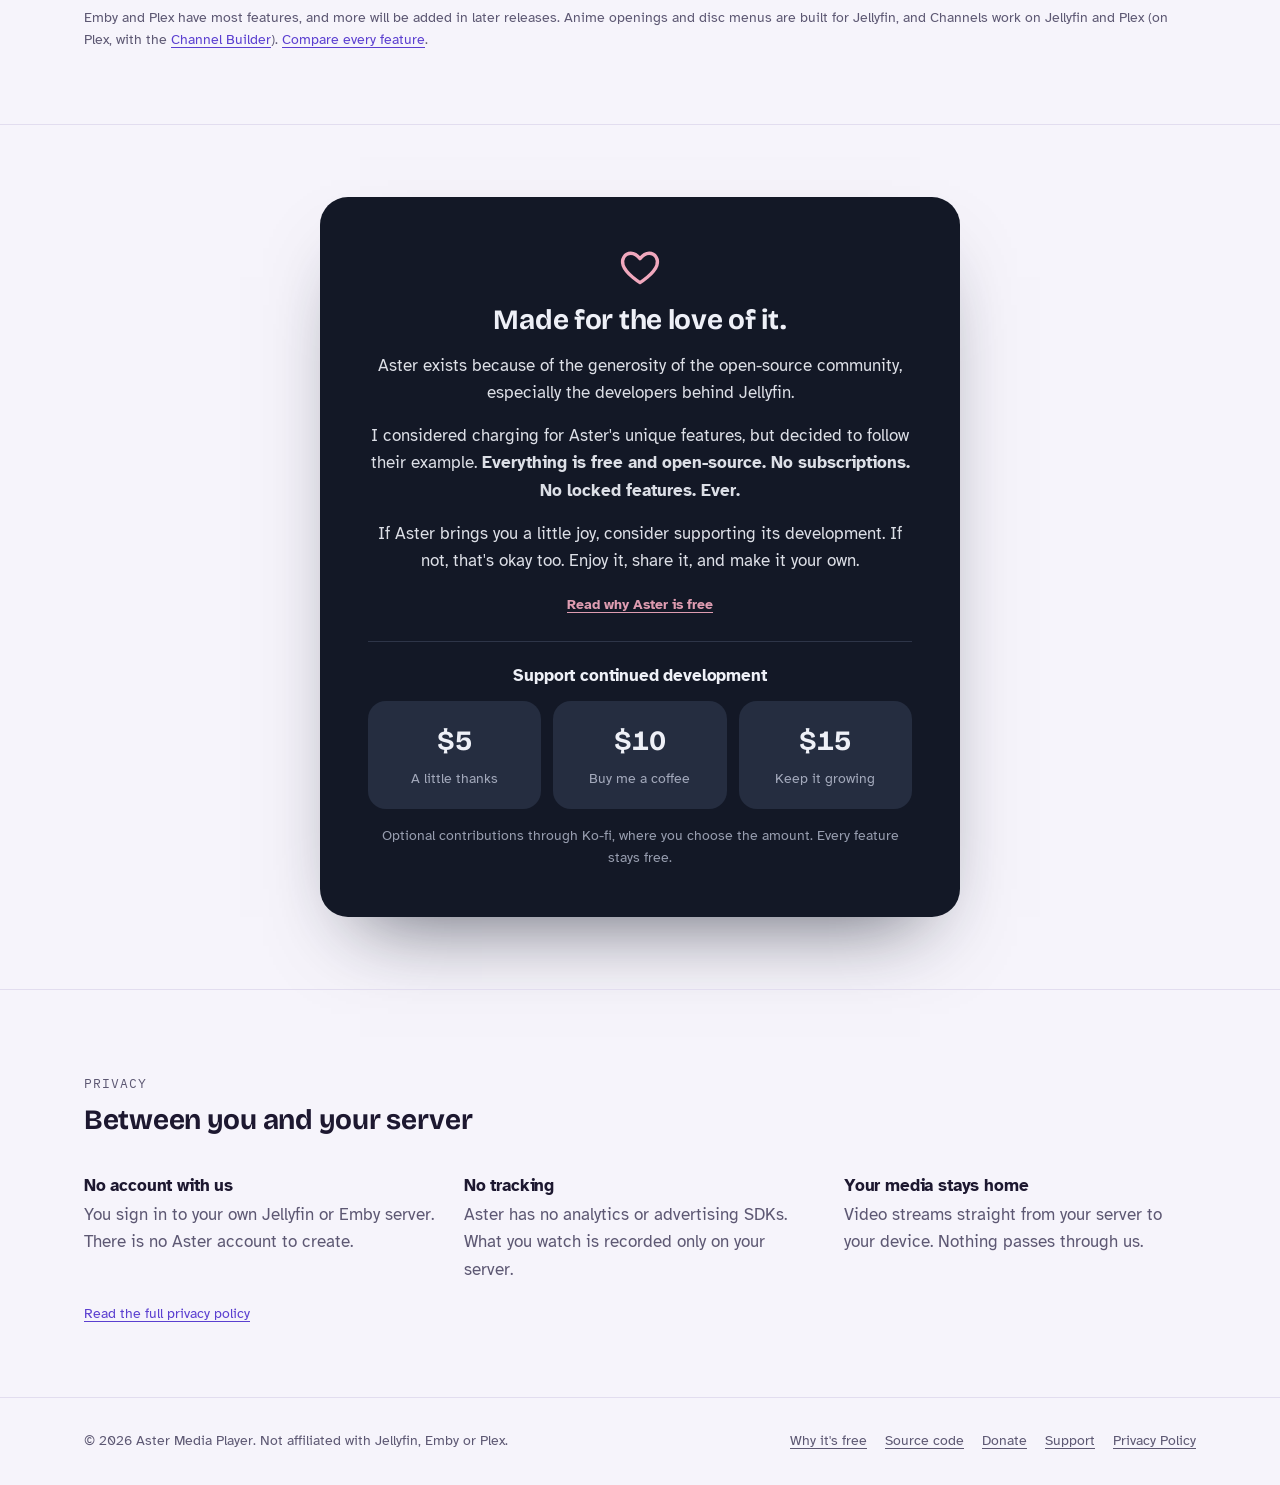
==== commit 0604aa72: "Home: App Store, Windows and Linux download buttons in a row under the Channels guide image The App " ====
--- a/index.html
+++ b/index.html
@@ -11,7 +11,7 @@
 <link rel="preconnect" href="https://fonts.gstatic.com" crossorigin>
 <link rel="stylesheet" href="https://fonts.googleapis.com/css2?family=Atkinson+Hyperlegible:wght@400;700&family=Bricolage+Grotesque:opsz,wght@12..96,600;12..96,700;12..96,800&family=IBM+Plex+Mono:wght@400;600&display=swap">
 <style>img{max-width:100%;height:auto}</style>
-<link rel="stylesheet" href="styles.css?v=202611121500">
+<link rel="stylesheet" href="styles.css?v=202611131000">
 </head>
 <body>
 <header class="site-header">
@@ -36,11 +36,6 @@
         <h1>Your library, <em>on the air.</em></h1>
         <p class="lede">Aster plays your Jellyfin server like television. Tune into channels you build from your own shows, watch anime with its real openings, and open discs through their menus.</p>
         <div class="cta-row">
-          <!-- Goes via the thanks page, which opens the App Store (link in thanks.js, apple.url). -->
-          <a class="btn btn-primary" href="thanks.html?get=apple">
-            <svg width="18" height="18" viewBox="0 0 24 24" aria-hidden="true"><path fill="currentColor" d="M16.4 12.6c0-2.4 2-3.6 2.1-3.7-1.1-1.7-2.9-1.9-3.5-1.9-1.5-.2-2.9.9-3.7.9-.8 0-1.9-.9-3.2-.8-1.6 0-3.1 1-4 2.4-1.7 3-.4 7.4 1.2 9.8.8 1.2 1.8 2.5 3 2.4 1.2 0 1.7-.8 3.2-.8 1.5 0 1.9.8 3.2.8 1.3 0 2.2-1.2 3-2.4.9-1.4 1.3-2.7 1.3-2.8 0 0-2.6-1-2.6-3.9zM14 5.5c.7-.8 1.1-1.9 1-3-1 0-2.1.7-2.8 1.5-.6.7-1.2 1.8-1 2.9 1 .1 2.1-.6 2.8-1.4z"/></svg>
-            Download on the App Store
-          </a>
           <a class="btn btn-ghost" href="#features">See what it does</a>
         </div>
         <p class="platform-note">Free on the App Store for Apple TV, iPhone and iPad, and as betas for <a href="thanks.html?get=windows">Windows</a> and <a href="thanks.html?get=linux">Linux</a>. Mac, Android and Android TV are coming soon. <a href="features.html">See what each one does</a>.</p>
@@ -50,6 +45,21 @@
         <img src="screenshots/channels-guide.webp" width="1672" height="941" fetchpriority="high" decoding="async"
              alt="Aster's Channels guide on Apple TV. Three channels, Moonlit Movies, Comfort Loop and Starwave, are listed against times from 11:00 AM to 1:30 PM, with the current programme, Lanterns of Hollowmere, shown above with its poster and description, and an Edit Channels button.">
         <figcaption>The Channels guide in Aster for Apple TV. <span class="shot-tag">Channels</span> <span class="ai-note">AI-generated artwork. The shows pictured are fictional.</span></figcaption>
+        <!-- Each goes via the thanks page (links in thanks.js): the App Store, or the Windows and Linux files to pick from. -->
+        <div class="download-row">
+          <a class="btn btn-primary" href="thanks.html?get=apple">
+            <svg width="18" height="18" viewBox="0 0 24 24" aria-hidden="true"><path fill="currentColor" d="M16.4 12.6c0-2.4 2-3.6 2.1-3.7-1.1-1.7-2.9-1.9-3.5-1.9-1.5-.2-2.9.9-3.7.9-.8 0-1.9-.9-3.2-.8-1.6 0-3.1 1-4 2.4-1.7 3-.4 7.4 1.2 9.8.8 1.2 1.8 2.5 3 2.4 1.2 0 1.7-.8 3.2-.8 1.5 0 1.9.8 3.2.8 1.3 0 2.2-1.2 3-2.4.9-1.4 1.3-2.7 1.3-2.8 0 0-2.6-1-2.6-3.9zM14 5.5c.7-.8 1.1-1.9 1-3-1 0-2.1.7-2.8 1.5-.6.7-1.2 1.8-1 2.9 1 .1 2.1-.6 2.8-1.4z"/></svg>
+            App Store
+          </a>
+          <a class="btn btn-primary" href="thanks.html?get=windows">
+            <svg width="16" height="16" viewBox="0 0 24 24" aria-hidden="true"><path fill="currentColor" d="M3 3h8.5v8.5H3zM12.5 3H21v8.5h-8.5zM3 12.5h8.5V21H3zM12.5 12.5H21V21h-8.5z"/></svg>
+            Windows <span class="btn-tag">Beta</span>
+          </a>
+          <a class="btn btn-primary" href="thanks.html?get=linux">
+            <svg width="18" height="18" viewBox="0 0 24 24" aria-hidden="true"><path fill="currentColor" d="M12 2c-2.3 0-3.6 1.9-3.6 4.6 0 1.4.3 2.3-.5 3.6-1 1.6-2.9 3.9-2.9 6.6 0 .7.1 1.3.4 1.9-.9.4-1.9.9-1.6 1.8.3.8 2.4.6 3.5 1.1 1 .5 2 .4 2.6-.3.6.2 1.3.3 2.1.3s1.5-.1 2.1-.3c.6.7 1.6.8 2.6.3 1.1-.5 3.2-.3 3.5-1.1.3-.9-.7-1.4-1.6-1.8.3-.6.4-1.2.4-1.9 0-2.7-1.9-5-2.9-6.6-.8-1.3-.5-2.2-.5-3.6C15.6 3.9 14.3 2 12 2zm-1.4 4.2c.4 0 .7.5.7 1.1s-.3 1.1-.7 1.1-.7-.5-.7-1.1.3-1.1.7-1.1zm2.8 0c.4 0 .7.5.7 1.1s-.3 1.1-.7 1.1-.7-.5-.7-1.1.3-1.1.7-1.1zM12 9.3c.9 0 2 .5 2 .9s-1.1 1.1-2 1.1-2-.7-2-1.1.9-.9 2-.9z"/></svg>
+            Linux <span class="btn-tag">Beta</span>
+          </a>
+        </div>
       </figure>
     </div>
   </section>
--- a/styles.css
+++ b/styles.css
@@ -234,3 +234,10 @@
 .video-demo iframe { position: absolute; inset: 0; width: 100%; height: 100%; border: 0; }
 .video-demo figcaption { margin-top: 10px; color: var(--muted); font-size: var(--step--1); }
 .spotlight .video-demo { max-width: 56rem; }
+
+/* Download buttons under the hero image: App Store, Windows and Linux in one row, wrapping on narrow screens. */
+.download-row { display: flex; flex-wrap: wrap; gap: 10px; margin-top: 4px; }
+.download-row .btn { flex: 1 1 0; justify-content: center; white-space: nowrap; padding: 12px 16px; min-width: 9.5rem; }
+.btn-tag { font-family: var(--font-mono); font-size: 0.66rem; letter-spacing: 0.05em; text-transform: uppercase; padding: 2px 7px; border-radius: 999px; background: color-mix(in srgb, currentColor 18%, transparent); }
+.download-row svg { flex: none; }
+@media (max-width: 560px) { .download-row { flex-direction: column; } .download-row .btn { flex: none; width: 100%; } }
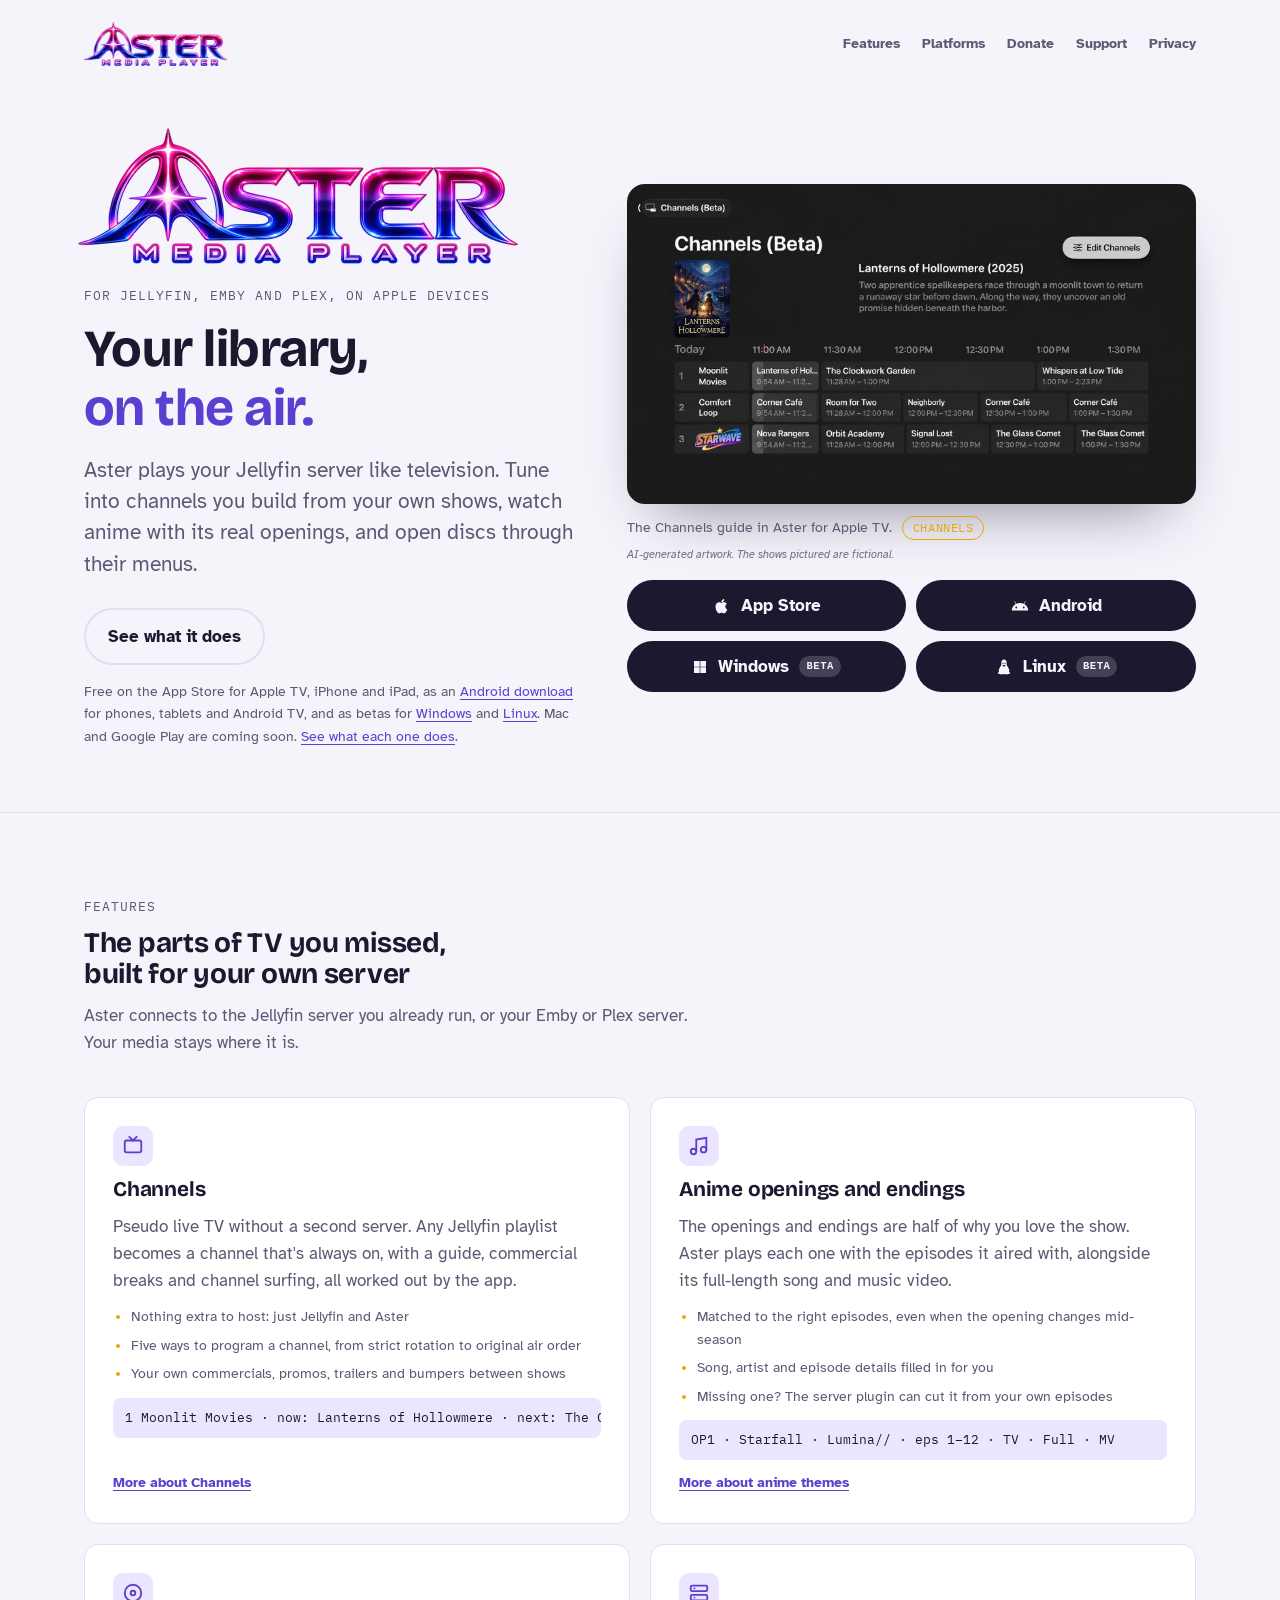
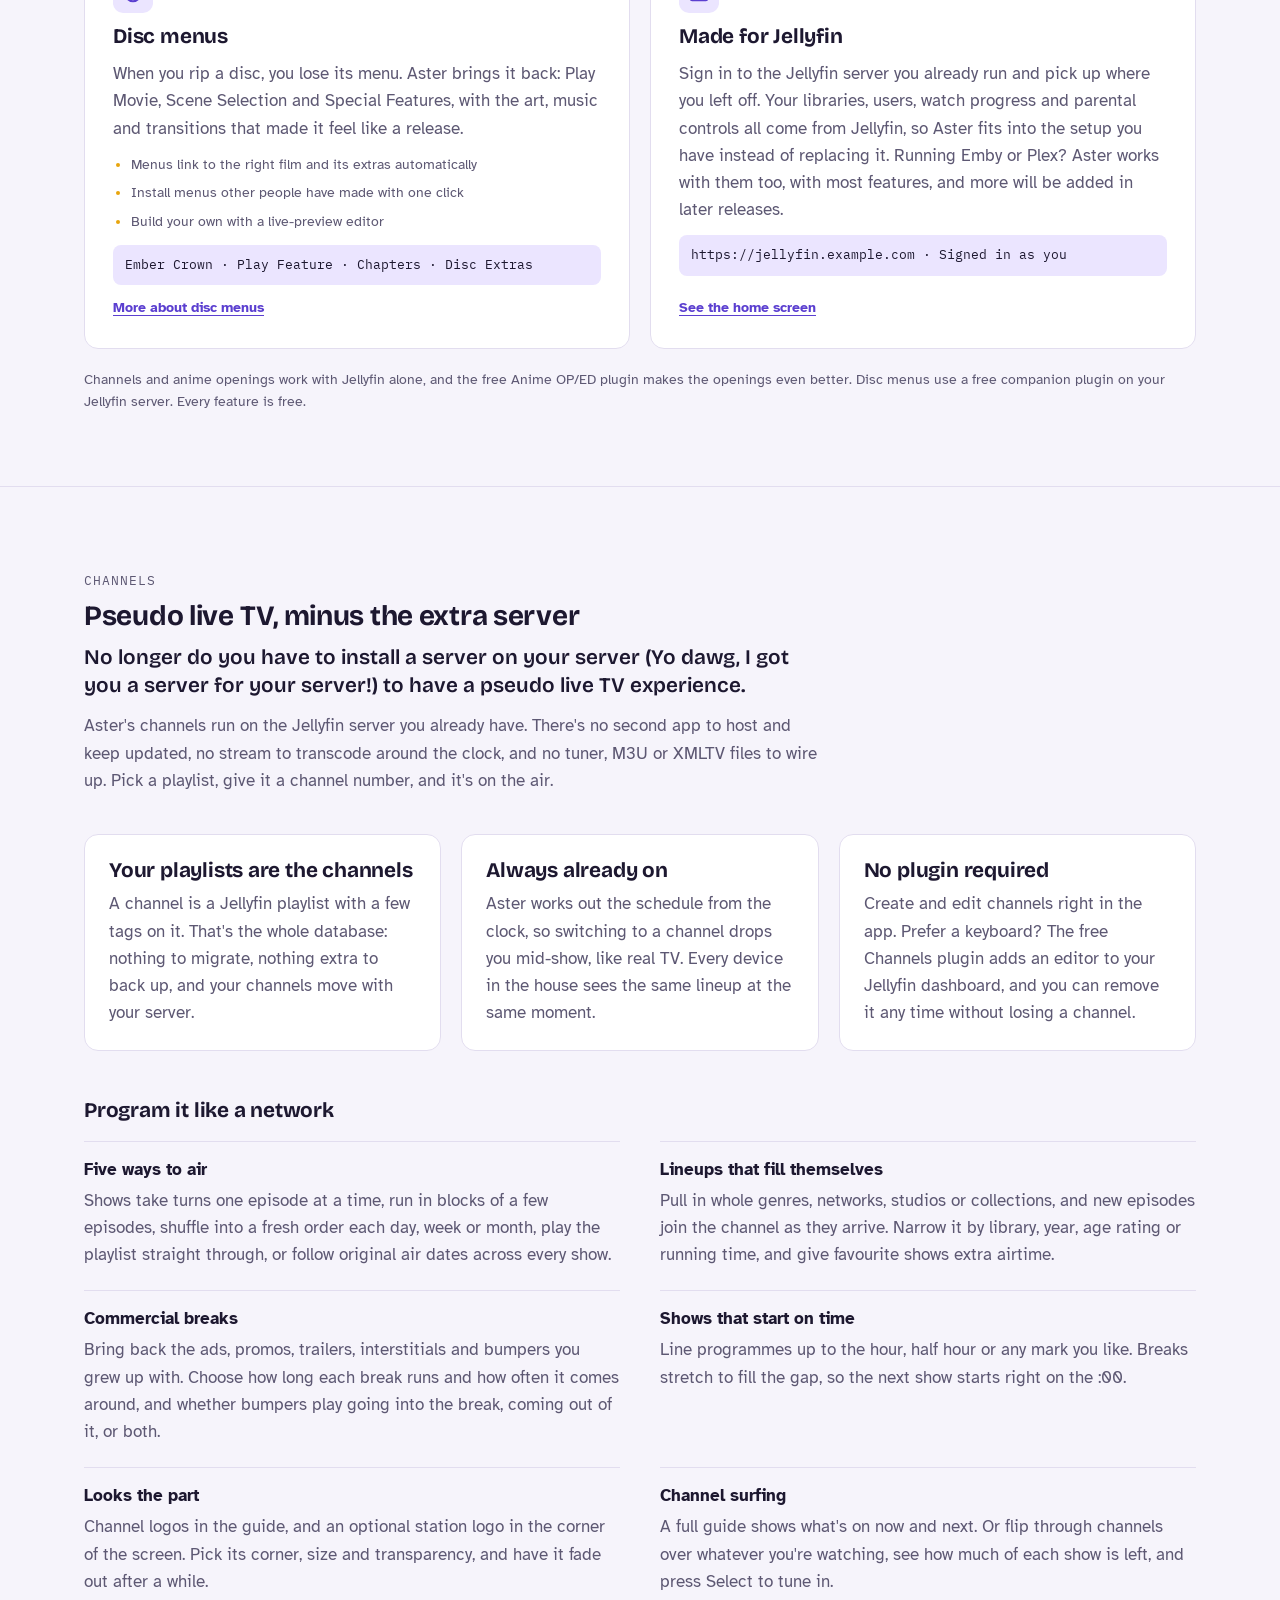
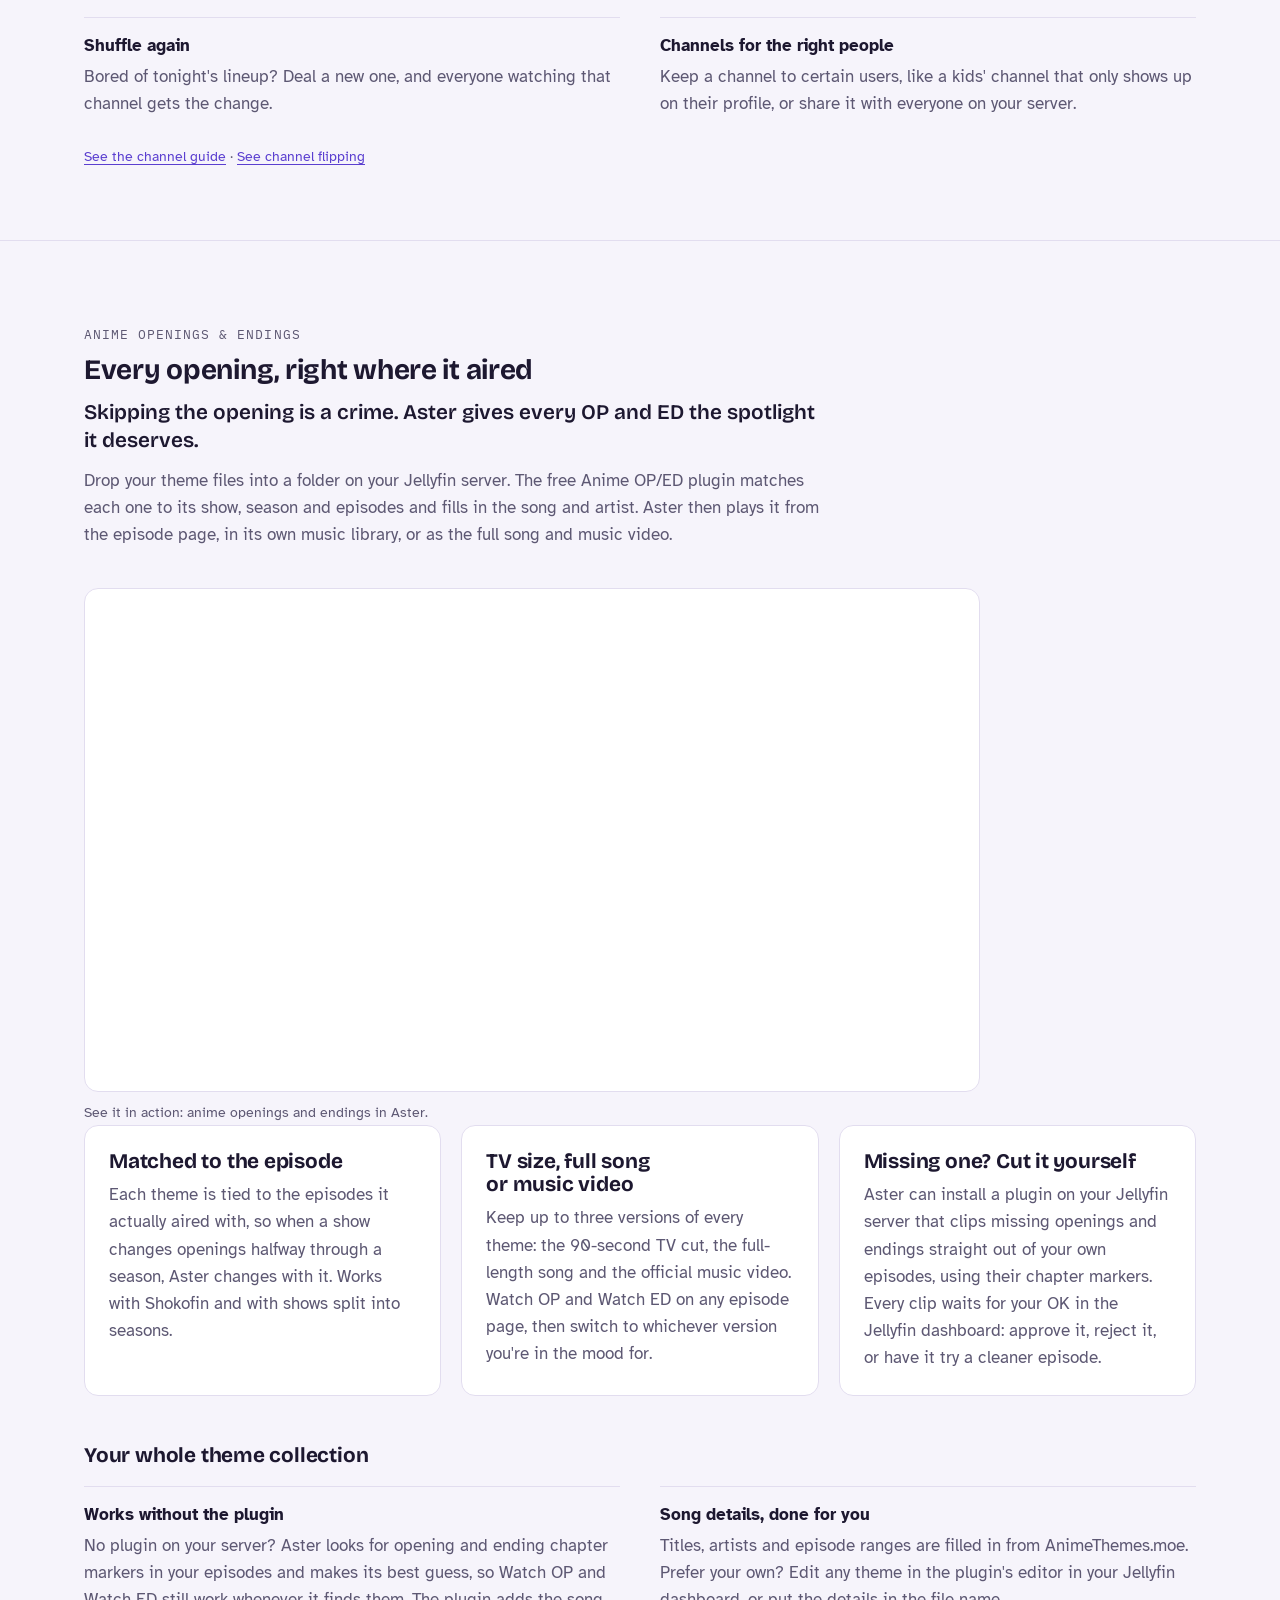
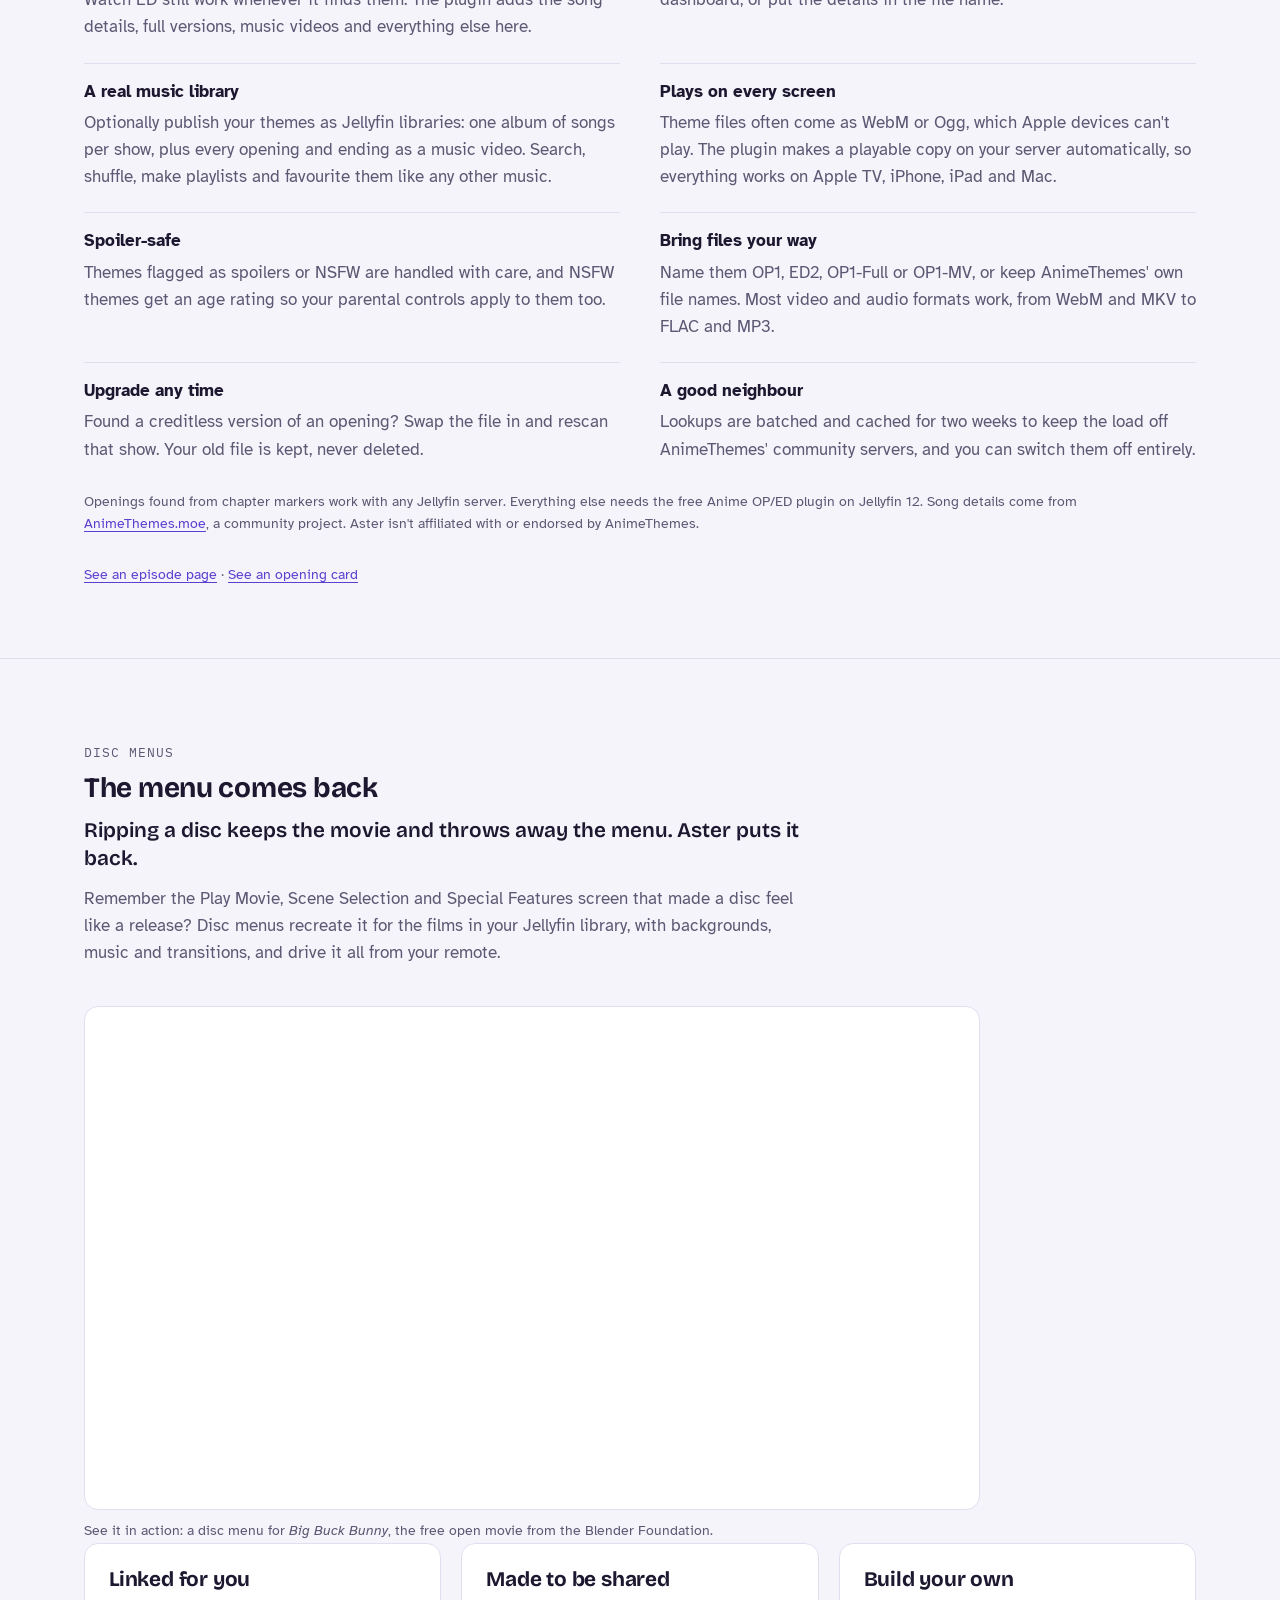
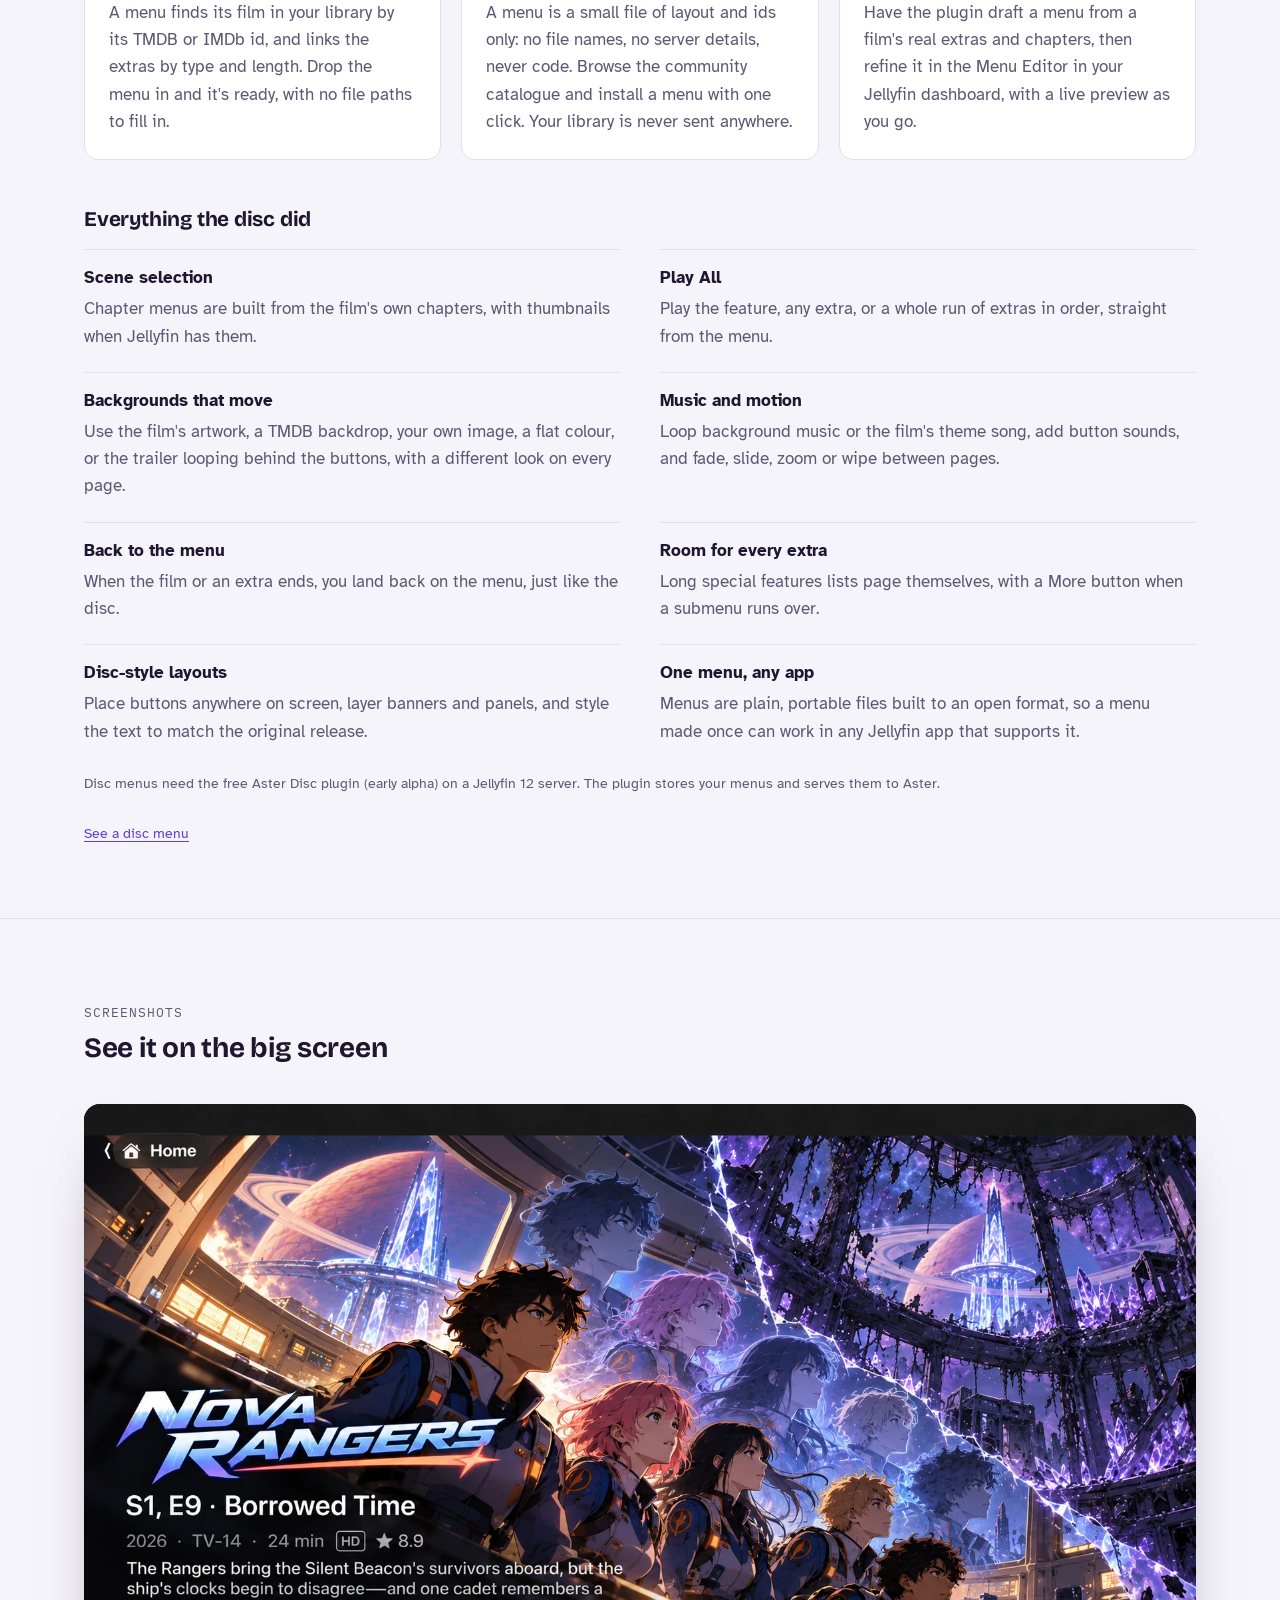
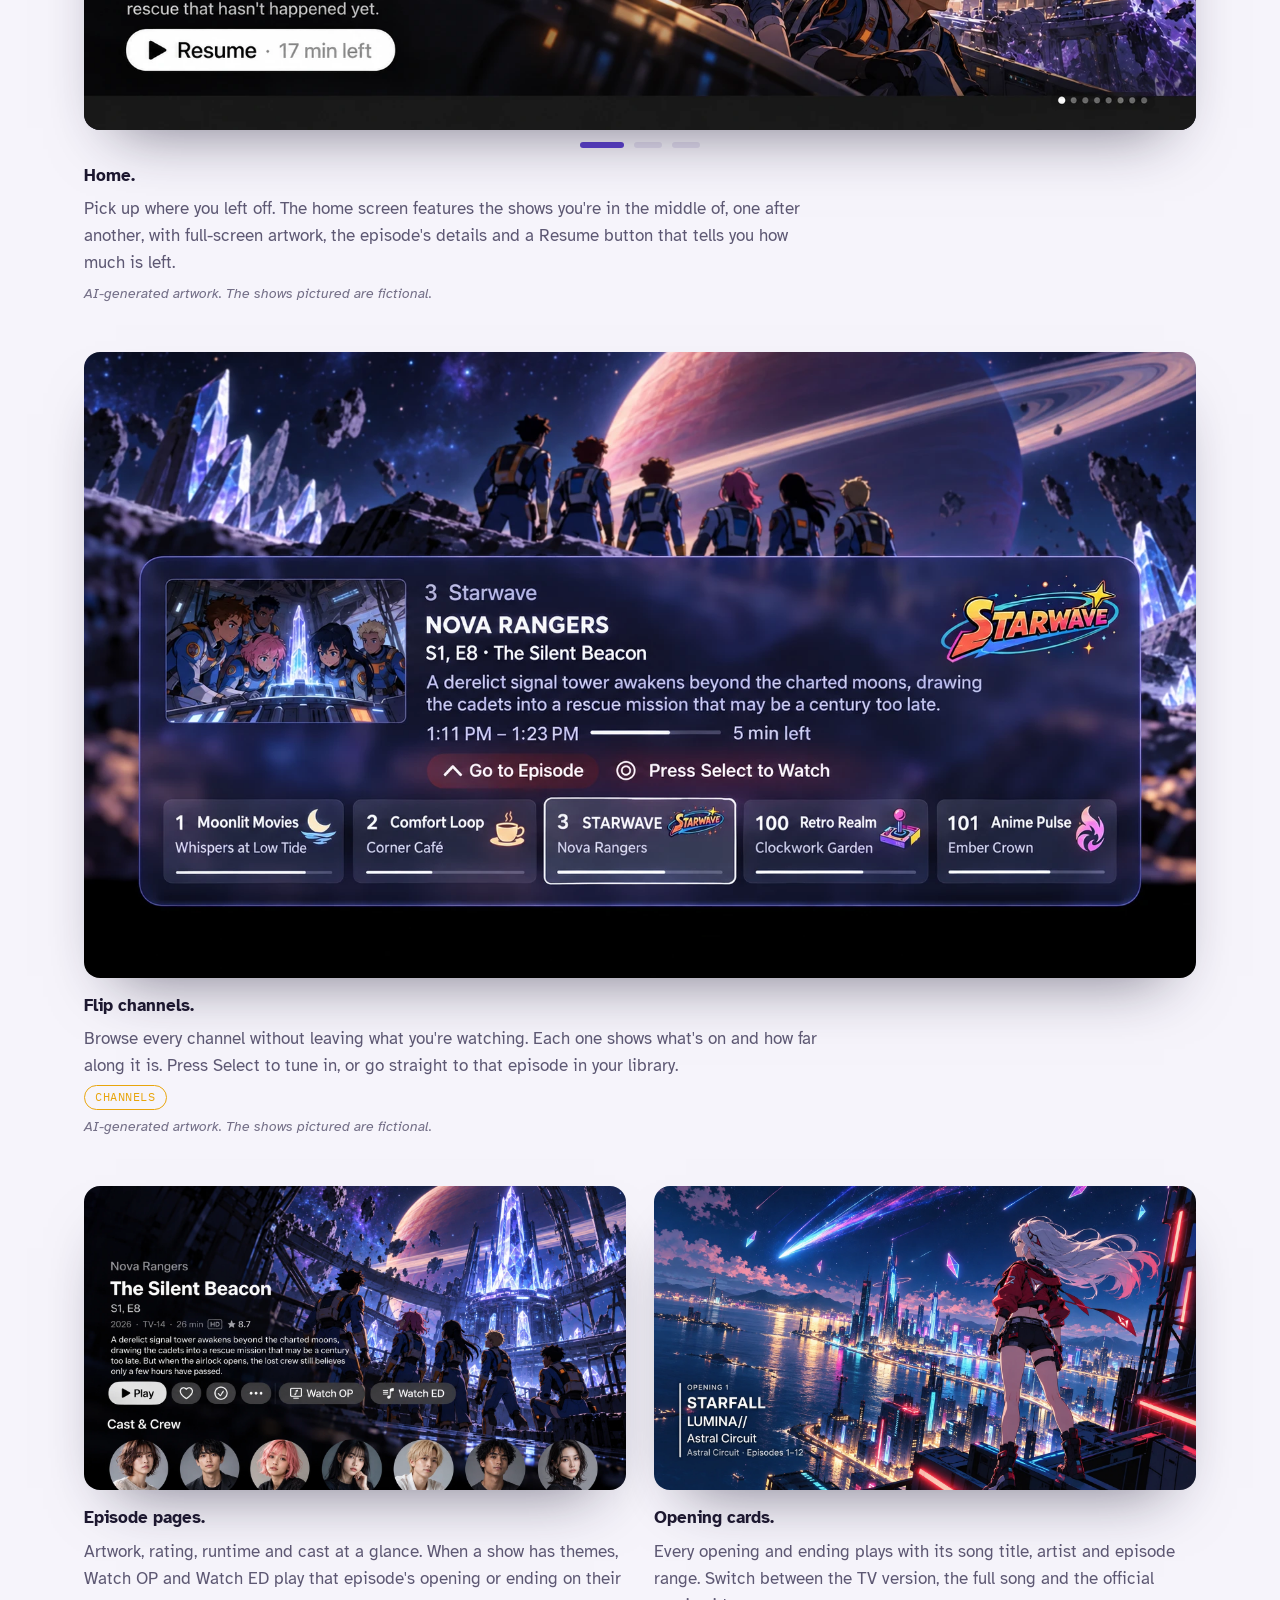
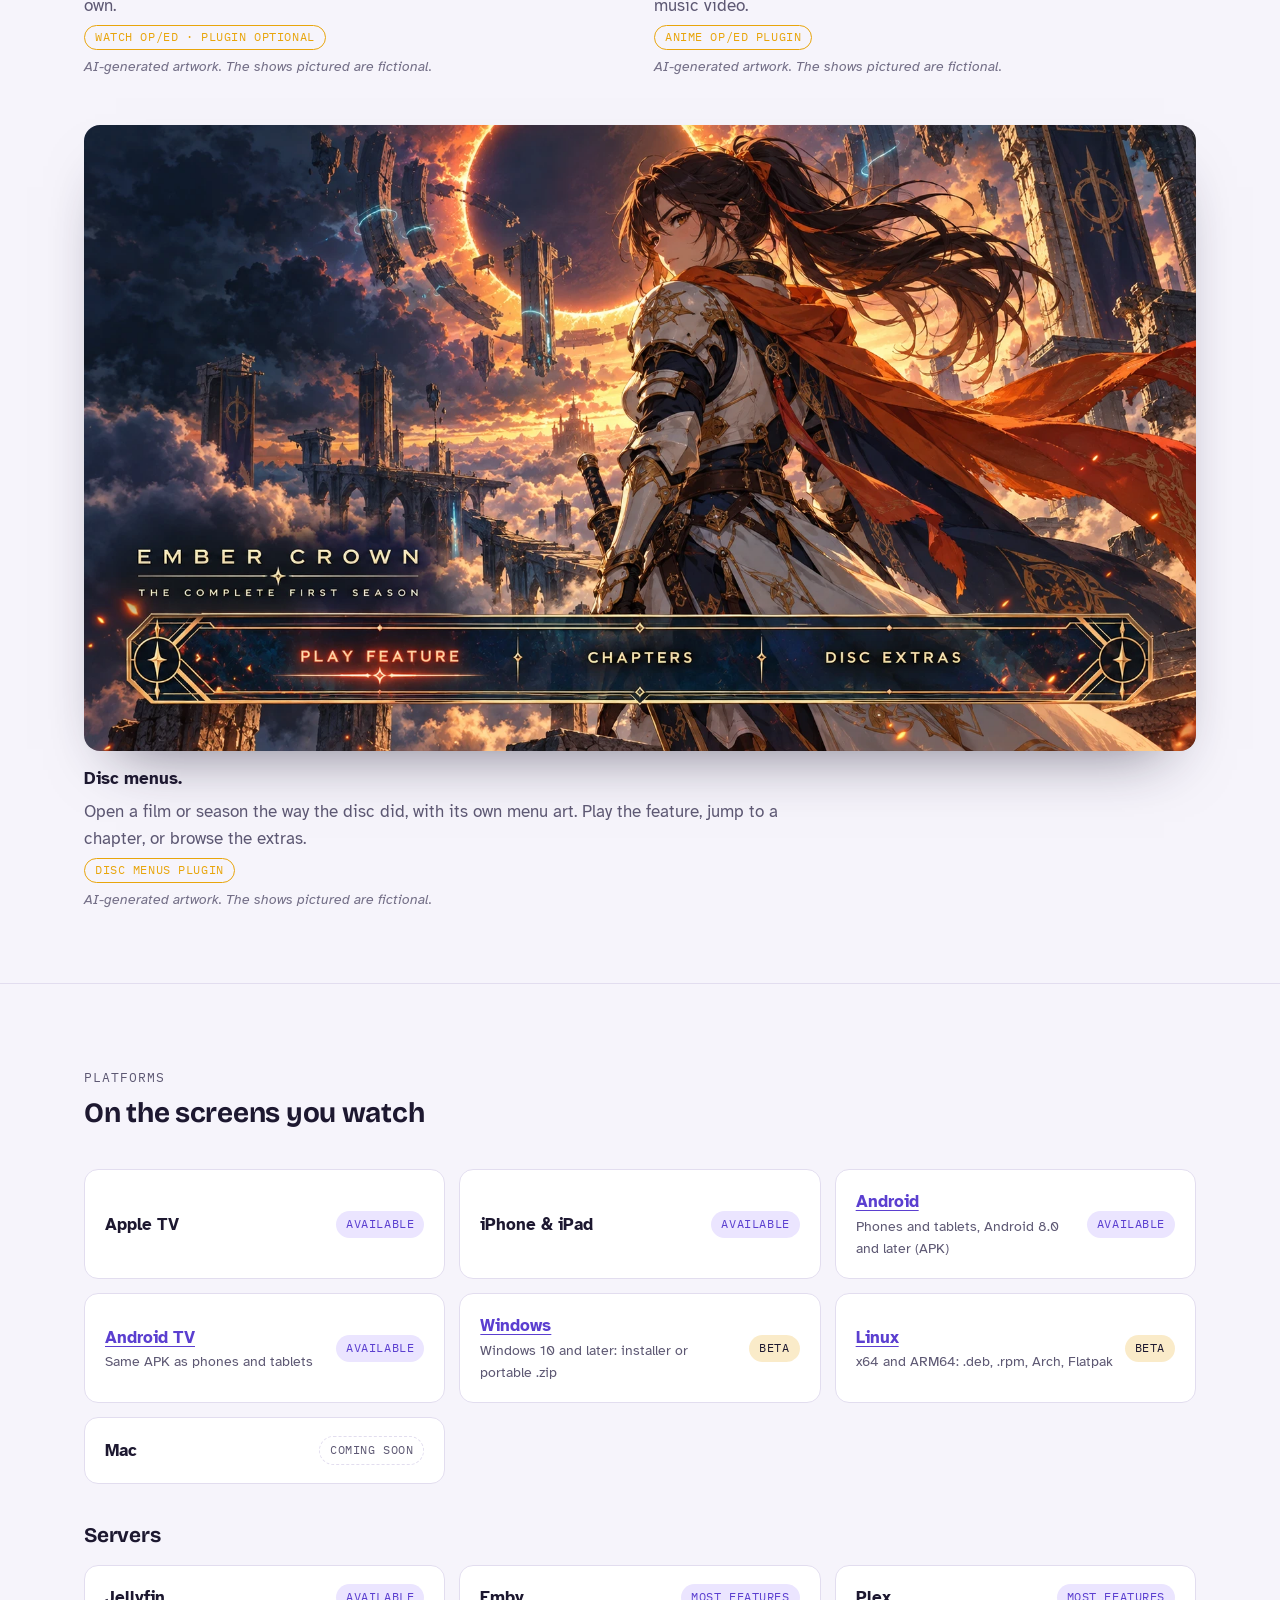
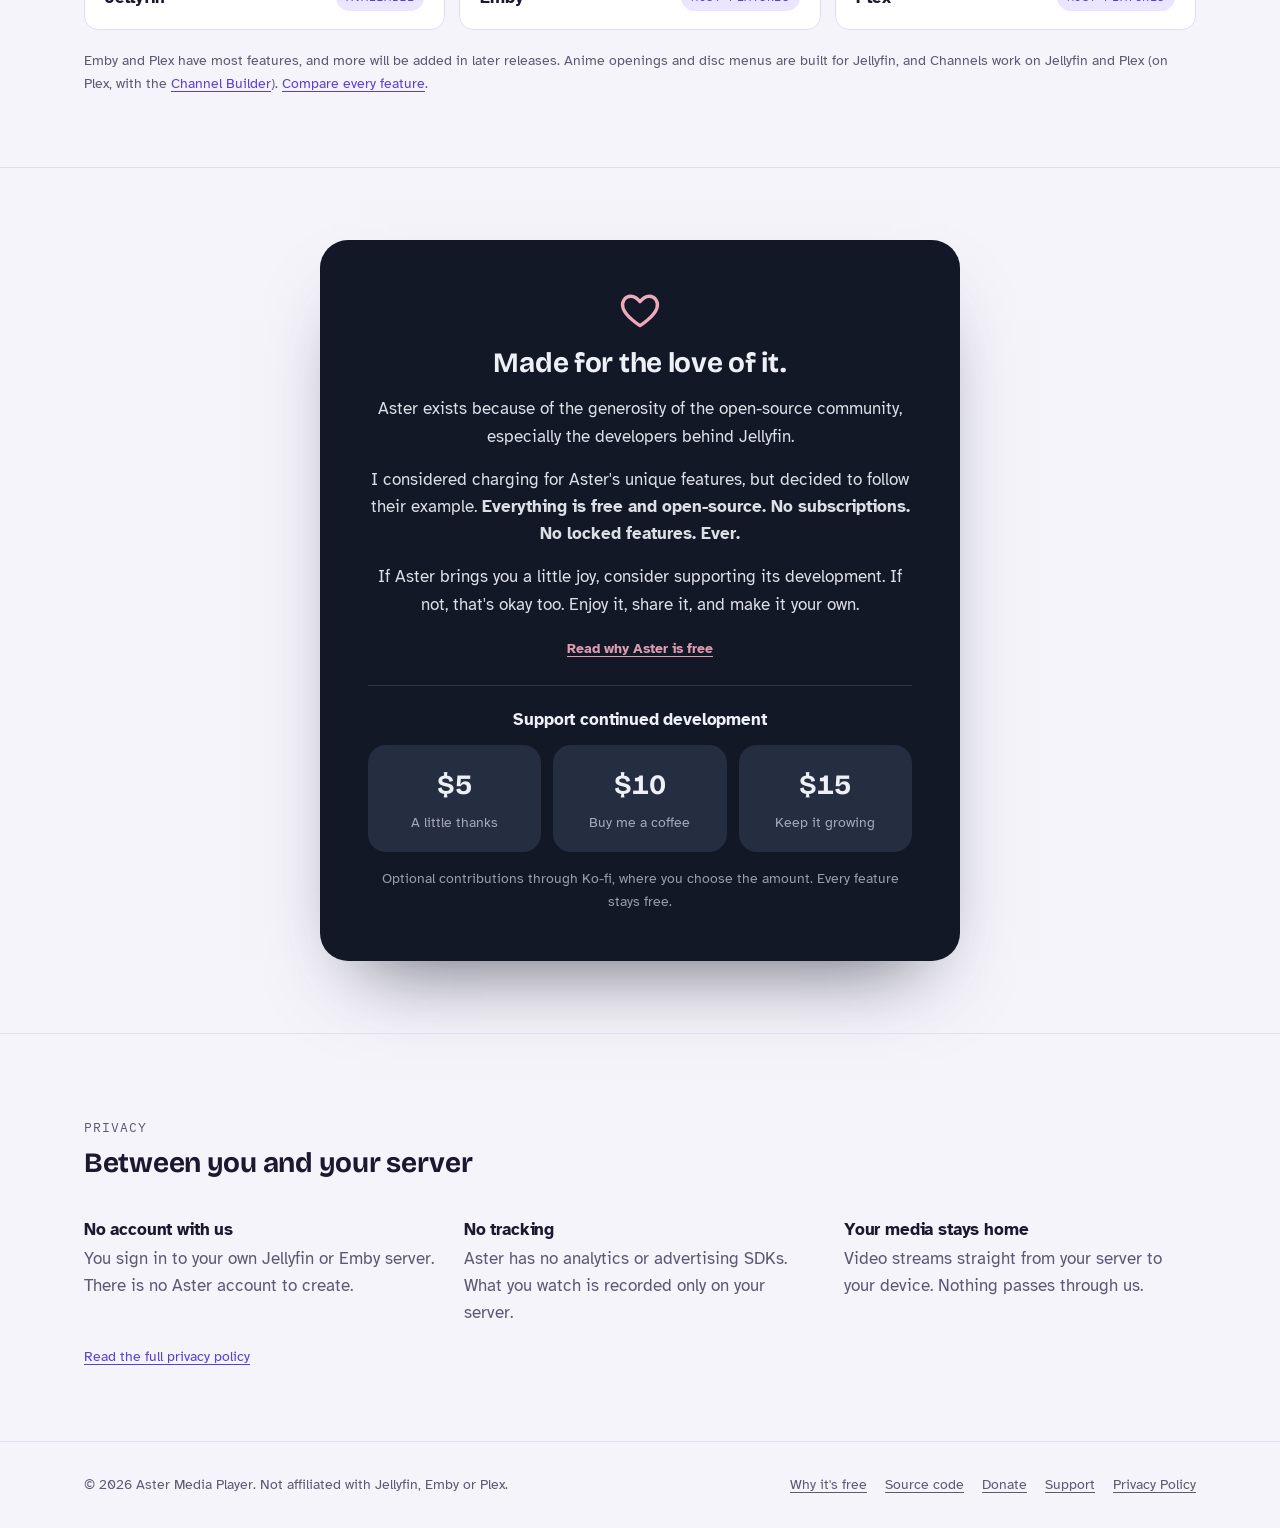
==== commit 7faba54b: "Android 0.11.0: APK download for phones, tablets and Android TV The Android button joins the downloa" ====
--- a/index.html
+++ b/index.html
@@ -11,7 +11,7 @@
 <link rel="preconnect" href="https://fonts.gstatic.com" crossorigin>
 <link rel="stylesheet" href="https://fonts.googleapis.com/css2?family=Atkinson+Hyperlegible:wght@400;700&family=Bricolage+Grotesque:opsz,wght@12..96,600;12..96,700;12..96,800&family=IBM+Plex+Mono:wght@400;600&display=swap">
 <style>img{max-width:100%;height:auto}</style>
-<link rel="stylesheet" href="styles.css?v=202611131000">
+<link rel="stylesheet" href="styles.css?v=202611131100">
 </head>
 <body>
 <header class="site-header">
@@ -38,18 +38,22 @@
         <div class="cta-row">
           <a class="btn btn-ghost" href="#features">See what it does</a>
         </div>
-        <p class="platform-note">Free on the App Store for Apple TV, iPhone and iPad, and as betas for <a href="thanks.html?get=windows">Windows</a> and <a href="thanks.html?get=linux">Linux</a>. Mac, Android and Android TV are coming soon. <a href="features.html">See what each one does</a>.</p>
+        <p class="platform-note">Free on the App Store for Apple TV, iPhone and iPad, as an <a href="thanks.html?get=android-apk">Android download</a> for phones, tablets and Android TV, and as betas for <a href="thanks.html?get=windows">Windows</a> and <a href="thanks.html?get=linux">Linux</a>. Mac and Google Play are coming soon. <a href="features.html">See what each one does</a>.</p>
       </div>
 
       <figure class="hero-shot" id="channels-shot">
         <img src="screenshots/channels-guide.webp" width="1672" height="941" fetchpriority="high" decoding="async"
              alt="Aster's Channels guide on Apple TV. Three channels, Moonlit Movies, Comfort Loop and Starwave, are listed against times from 11:00 AM to 1:30 PM, with the current programme, Lanterns of Hollowmere, shown above with its poster and description, and an Edit Channels button.">
         <figcaption>The Channels guide in Aster for Apple TV. <span class="shot-tag">Channels</span> <span class="ai-note">AI-generated artwork. The shows pictured are fictional.</span></figcaption>
-        <!-- Each goes via the thanks page (links in thanks.js): the App Store, or the Windows and Linux files to pick from. -->
+        <!-- Each goes via the thanks page (links in thanks.js): the App Store, the Android APK, or the Windows and Linux files to pick from. -->
         <div class="download-row">
           <a class="btn btn-primary" href="thanks.html?get=apple">
             <svg width="18" height="18" viewBox="0 0 24 24" aria-hidden="true"><path fill="currentColor" d="M16.4 12.6c0-2.4 2-3.6 2.1-3.7-1.1-1.7-2.9-1.9-3.5-1.9-1.5-.2-2.9.9-3.7.9-.8 0-1.9-.9-3.2-.8-1.6 0-3.1 1-4 2.4-1.7 3-.4 7.4 1.2 9.8.8 1.2 1.8 2.5 3 2.4 1.2 0 1.7-.8 3.2-.8 1.5 0 1.9.8 3.2.8 1.3 0 2.2-1.2 3-2.4.9-1.4 1.3-2.7 1.3-2.8 0 0-2.6-1-2.6-3.9zM14 5.5c.7-.8 1.1-1.9 1-3-1 0-2.1.7-2.8 1.5-.6.7-1.2 1.8-1 2.9 1 .1 2.1-.6 2.8-1.4z"/></svg>
             App Store
+          </a>
+          <a class="btn btn-primary" href="thanks.html?get=android-apk">
+            <svg width="18" height="18" viewBox="0 0 24 24" aria-hidden="true"><path fill="currentColor" d="M17.6 9.48l1.84-3.18a.38.38 0 0 0-.66-.38l-1.86 3.22A11.4 11.4 0 0 0 12 8.08c-1.77 0-3.43.4-4.92 1.06L5.22 5.92a.38.38 0 0 0-.66.38L6.4 9.48A10.8 10.8 0 0 0 1 18h22a10.8 10.8 0 0 0-5.4-8.52zM7 15.25a1.25 1.25 0 1 1 0-2.5 1.25 1.25 0 0 1 0 2.5zm10 0a1.25 1.25 0 1 1 0-2.5 1.25 1.25 0 0 1 0 2.5z"/></svg>
+            Android
           </a>
           <a class="btn btn-primary" href="thanks.html?get=windows">
             <svg width="16" height="16" viewBox="0 0 24 24" aria-hidden="true"><path fill="currentColor" d="M3 3h8.5v8.5H3zM12.5 3H21v8.5h-8.5zM3 12.5h8.5V21H3zM12.5 12.5H21V21h-8.5z"/></svg>
@@ -329,11 +333,11 @@
       <div class="platforms">
         <div class="platform"><span>Apple TV</span><span class="pill ok">Available</span></div>
         <div class="platform"><span>iPhone &amp; iPad</span><span class="pill ok">Available</span></div>
+        <div class="platform"><span><a href="thanks.html?get=android-apk">Android</a><small>Phones and tablets, Android 8.0 and later (APK)</small></span><span class="pill ok">Available</span></div>
+        <div class="platform"><span><a href="thanks.html?get=android-apk">Android TV</a><small>Same APK as phones and tablets</small></span><span class="pill ok">Available</span></div>
+        <div class="platform"><span><a href="thanks.html?get=windows">Windows</a><small>Windows 10 and later: installer or portable .zip</small></span><span class="pill beta-pill">Beta</span></div>
+        <div class="platform"><span><a href="thanks.html?get=linux">Linux</a><small>x64 and ARM64: .deb, .rpm, Arch, Flatpak</small></span><span class="pill beta-pill">Beta</span></div>
         <div class="platform"><span>Mac</span><span class="pill soon">Coming soon</span></div>
-        <div class="platform"><span><a href="thanks.html?get=linux">Linux</a><small>x64 and ARM64: .deb, .rpm, Arch, Flatpak</small></span><span class="pill beta-pill">Beta</span></div>
-        <div class="platform"><span><a href="thanks.html?get=windows">Windows</a><small>Windows 10 and later: installer or portable .zip</small></span><span class="pill beta-pill">Beta</span></div>
-        <div class="platform"><span>Android</span><span class="pill soon">Coming soon</span></div>
-        <div class="platform"><span>Android TV</span><span class="pill soon">Coming soon</span></div>
       </div>
       <h3 class="spot-sub">Servers</h3>
       <div class="platforms">
--- a/styles.css
+++ b/styles.css
@@ -235,9 +235,9 @@
 .video-demo figcaption { margin-top: 10px; color: var(--muted); font-size: var(--step--1); }
 .spotlight .video-demo { max-width: 56rem; }
 
-/* Download buttons under the hero image: App Store, Windows and Linux in one row, wrapping on narrow screens. */
-.download-row { display: flex; flex-wrap: wrap; gap: 10px; margin-top: 4px; }
-.download-row .btn { flex: 1 1 0; justify-content: center; white-space: nowrap; padding: 12px 16px; min-width: 9.5rem; }
+/* Download buttons under the hero image: App Store, Android, Windows and Linux in a 2×2 grid, one column on phones. */
+.download-row { display: grid; grid-template-columns: repeat(2, minmax(0, 1fr)); gap: 10px; margin-top: 4px; }
+.download-row .btn { justify-content: center; white-space: nowrap; padding: 12px 16px; }
 .btn-tag { font-family: var(--font-mono); font-size: 0.66rem; letter-spacing: 0.05em; text-transform: uppercase; padding: 2px 7px; border-radius: 999px; background: color-mix(in srgb, currentColor 18%, transparent); }
 .download-row svg { flex: none; }
-@media (max-width: 560px) { .download-row { flex-direction: column; } .download-row .btn { flex: none; width: 100%; } }
+@media (max-width: 560px) { .download-row { grid-template-columns: minmax(0, 1fr); } }
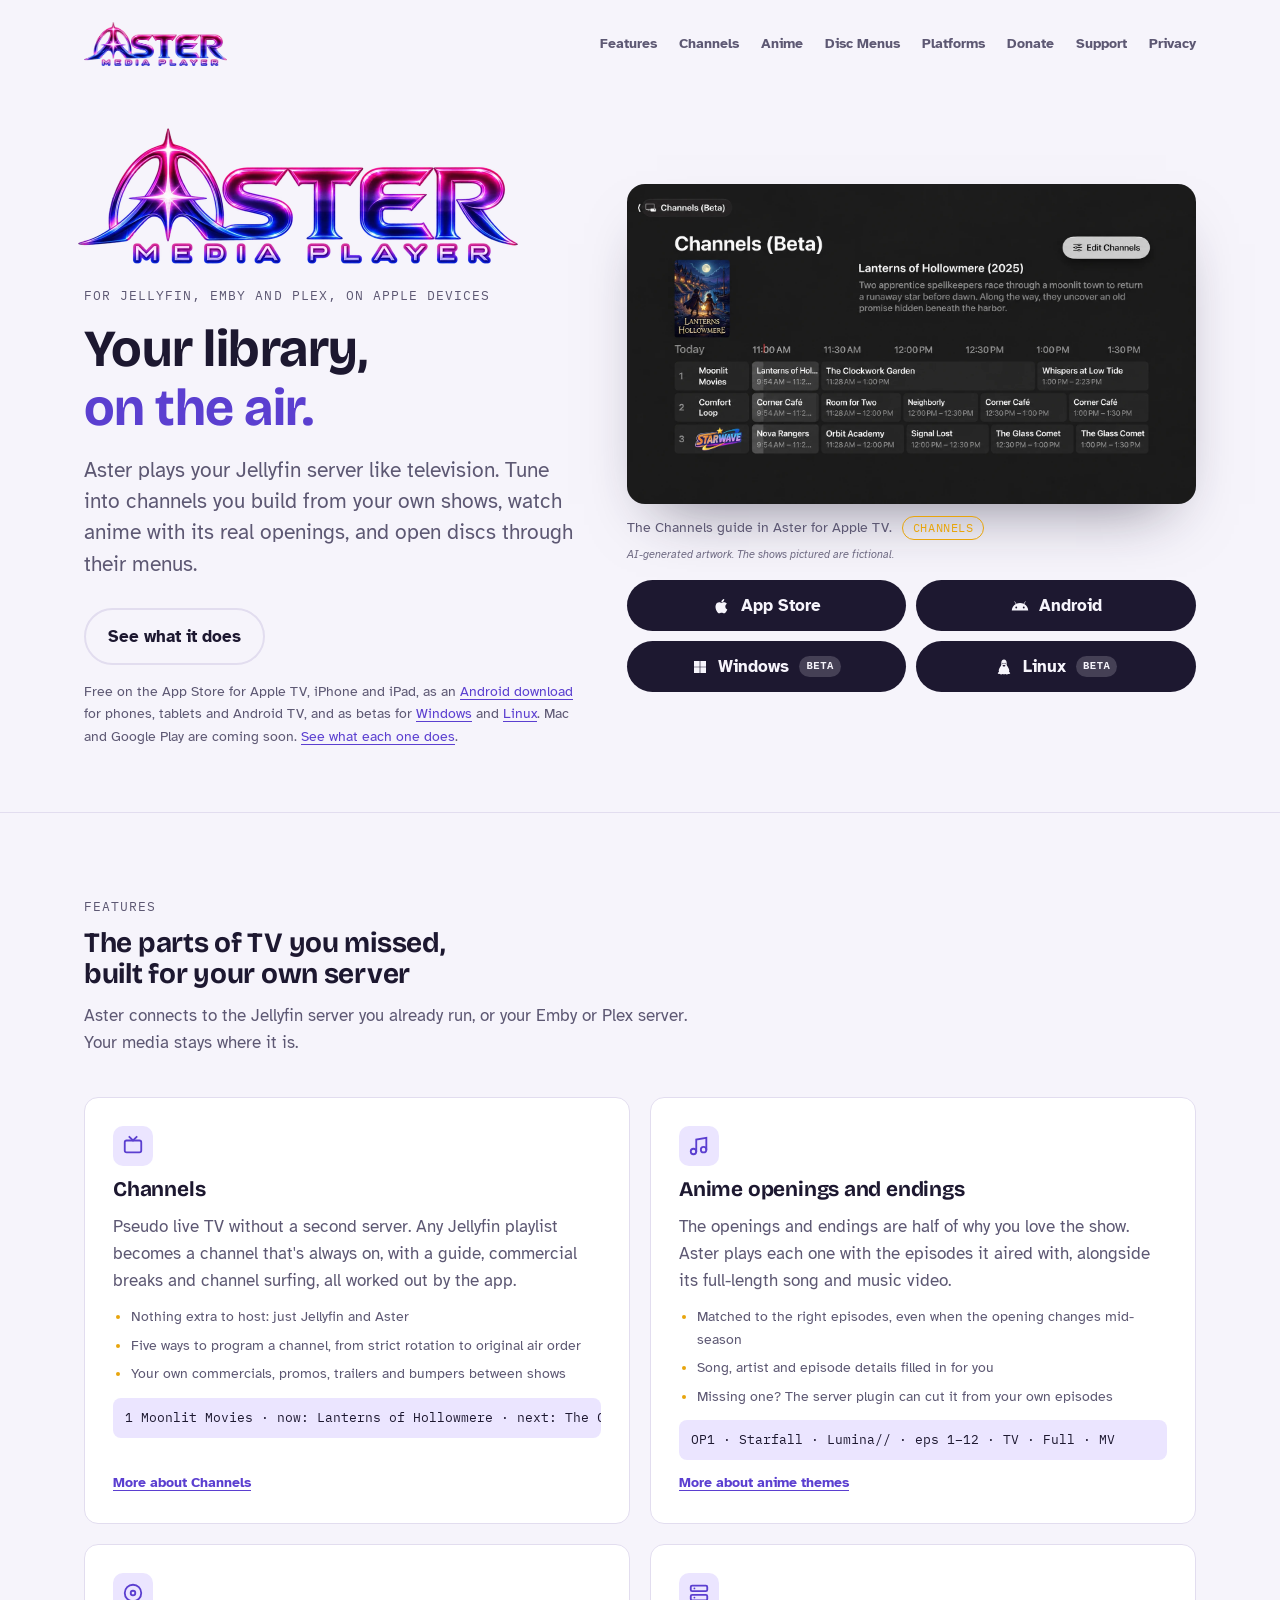
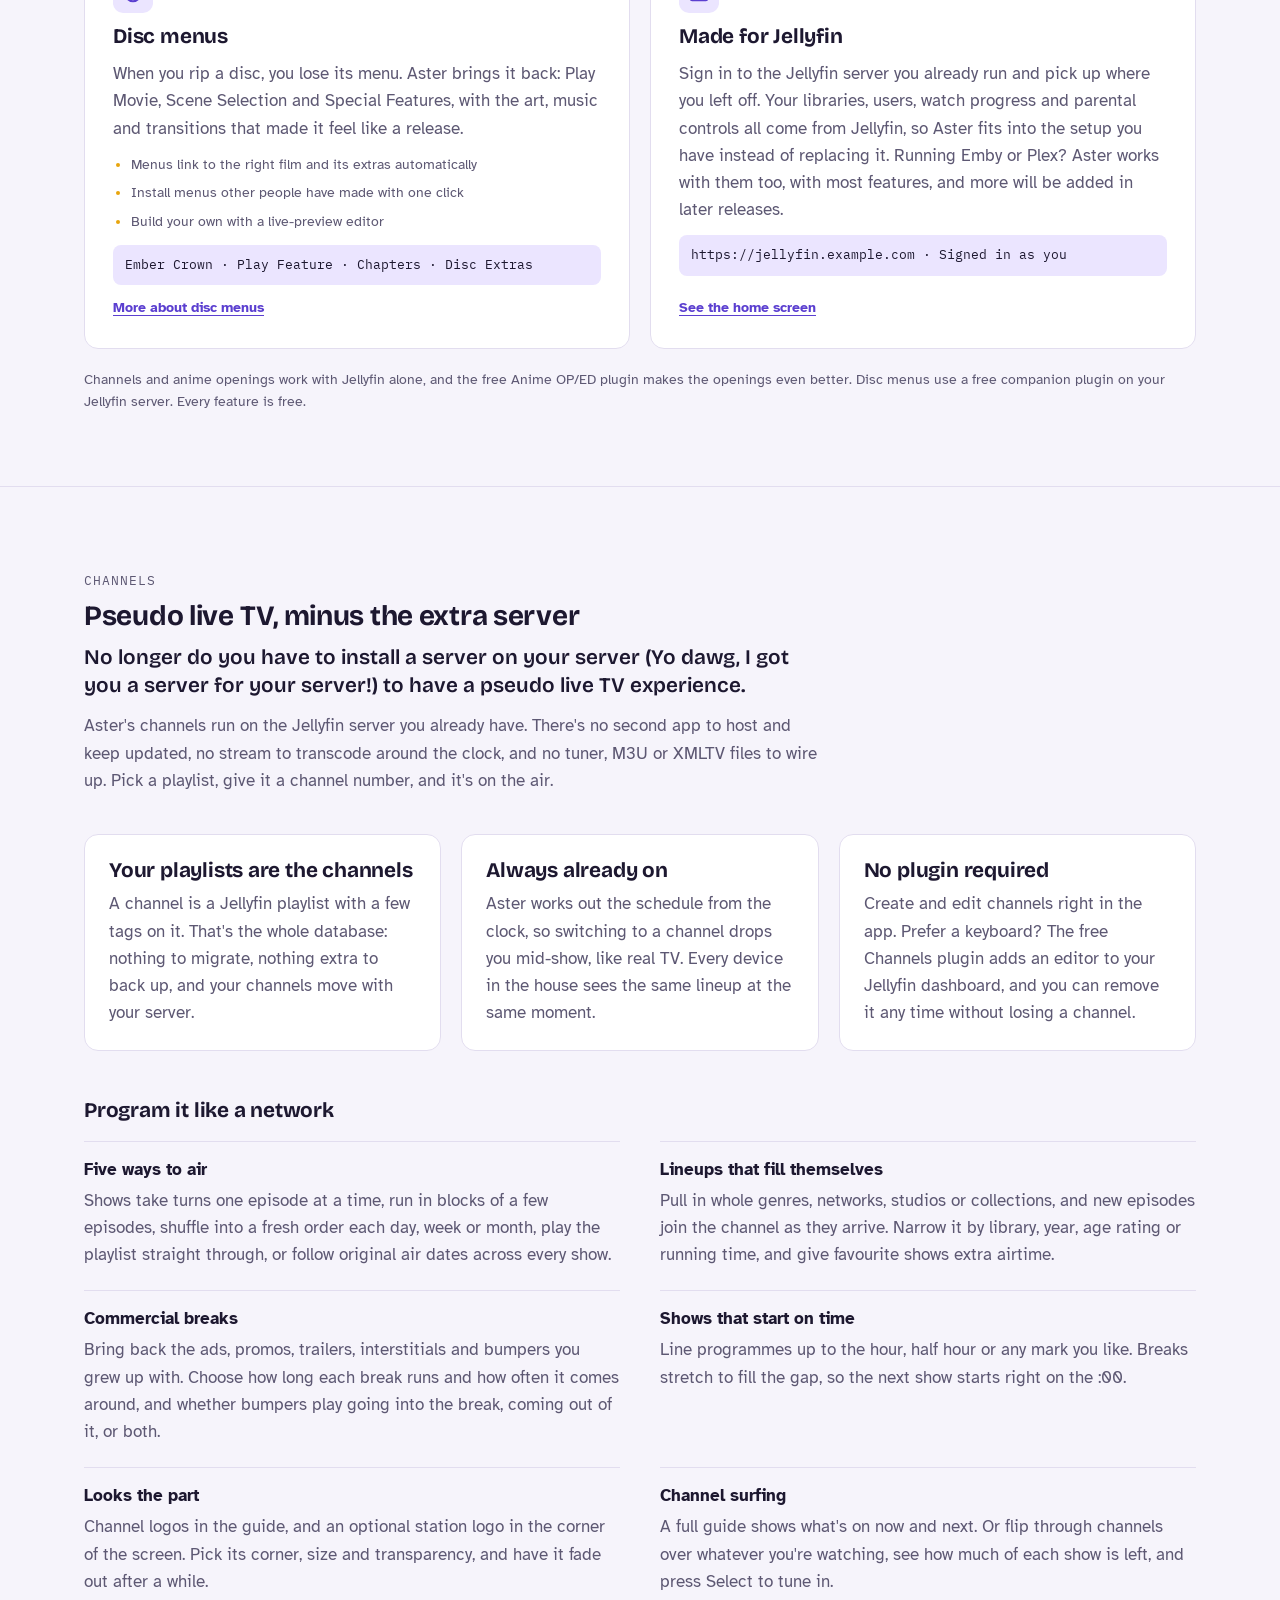
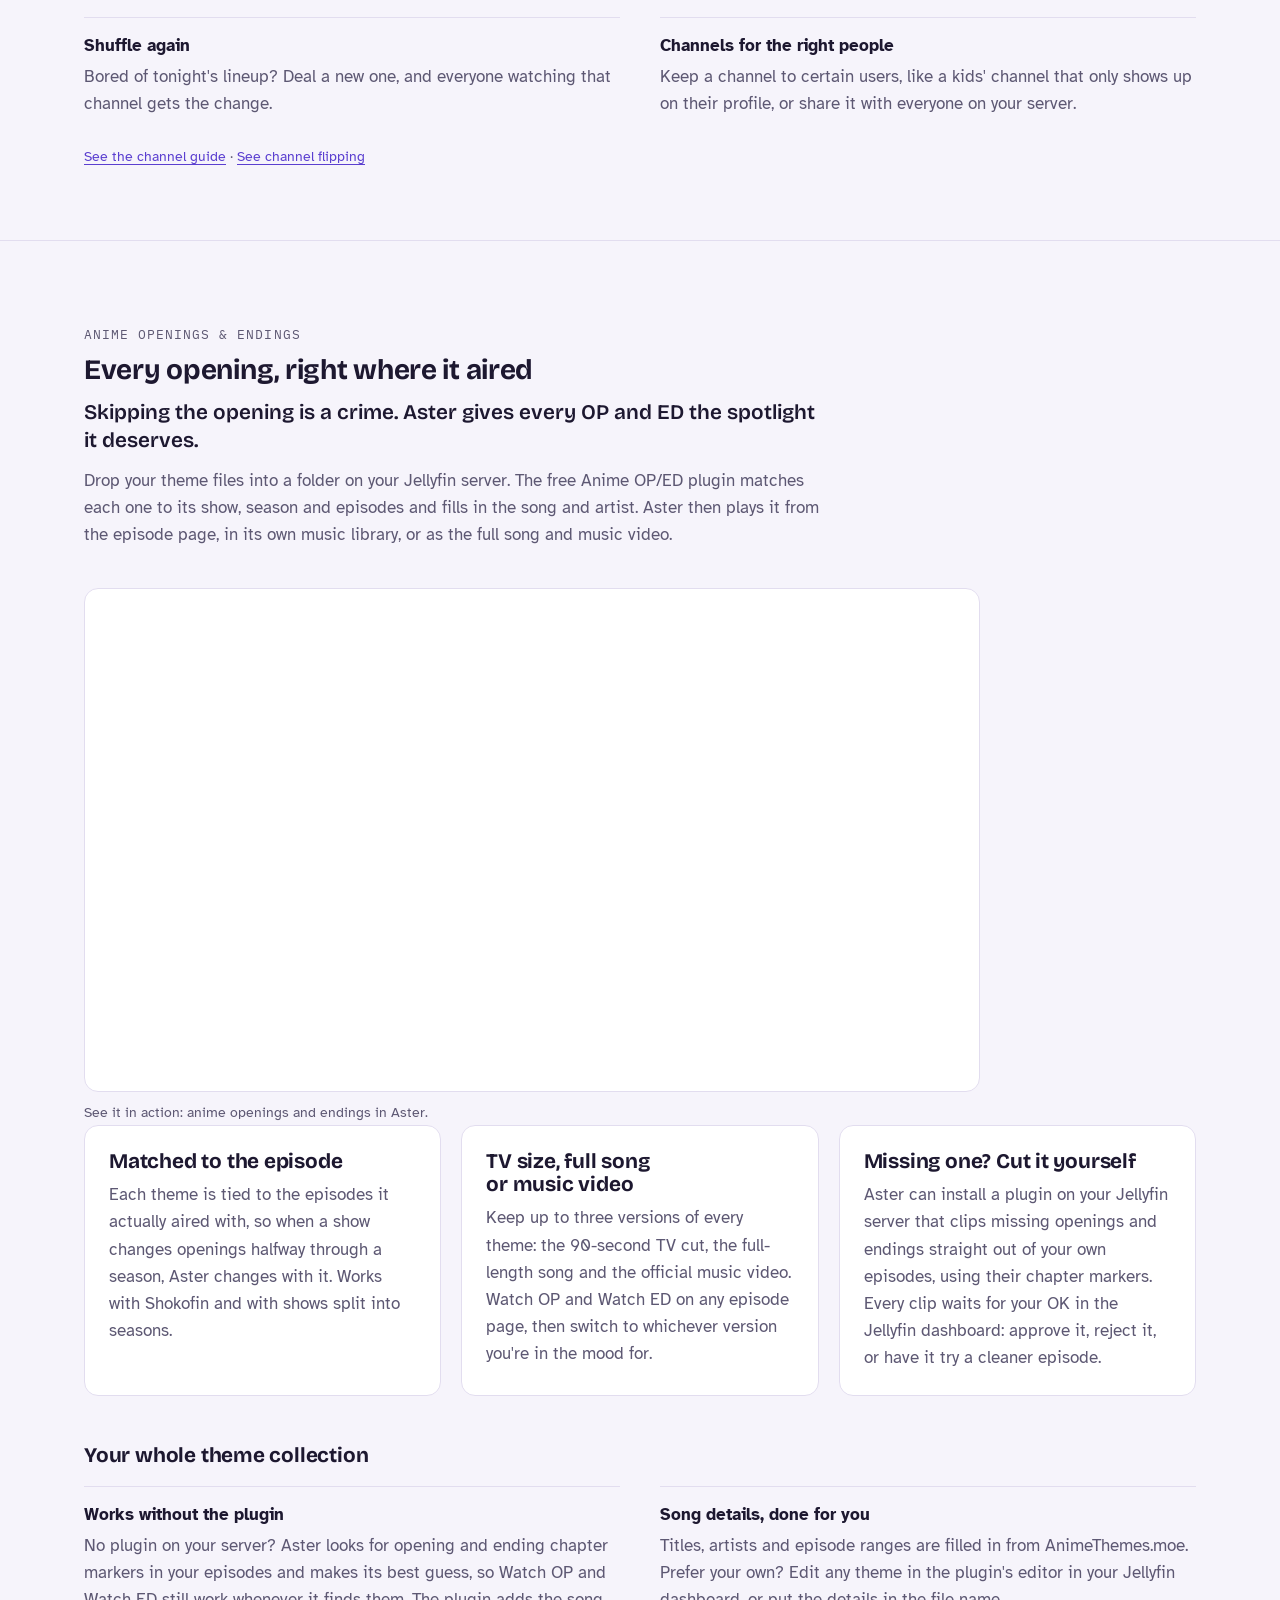
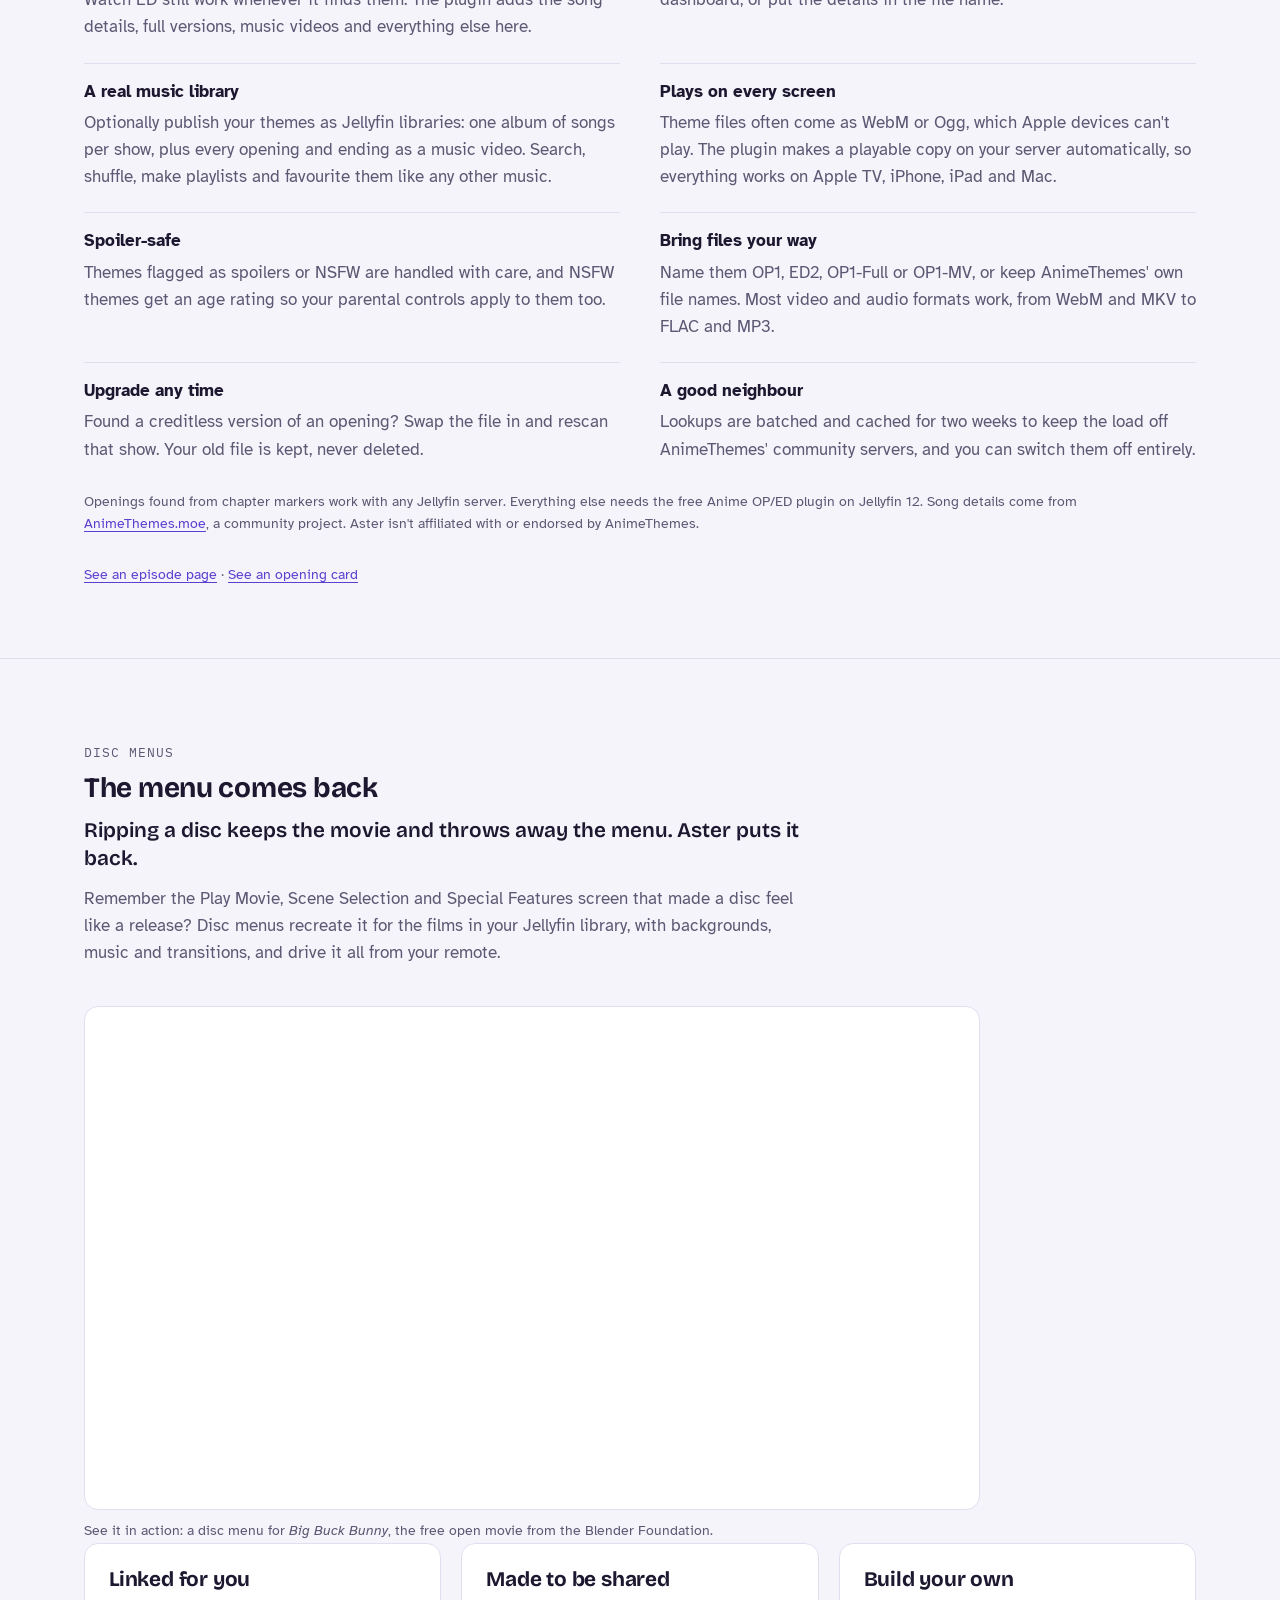
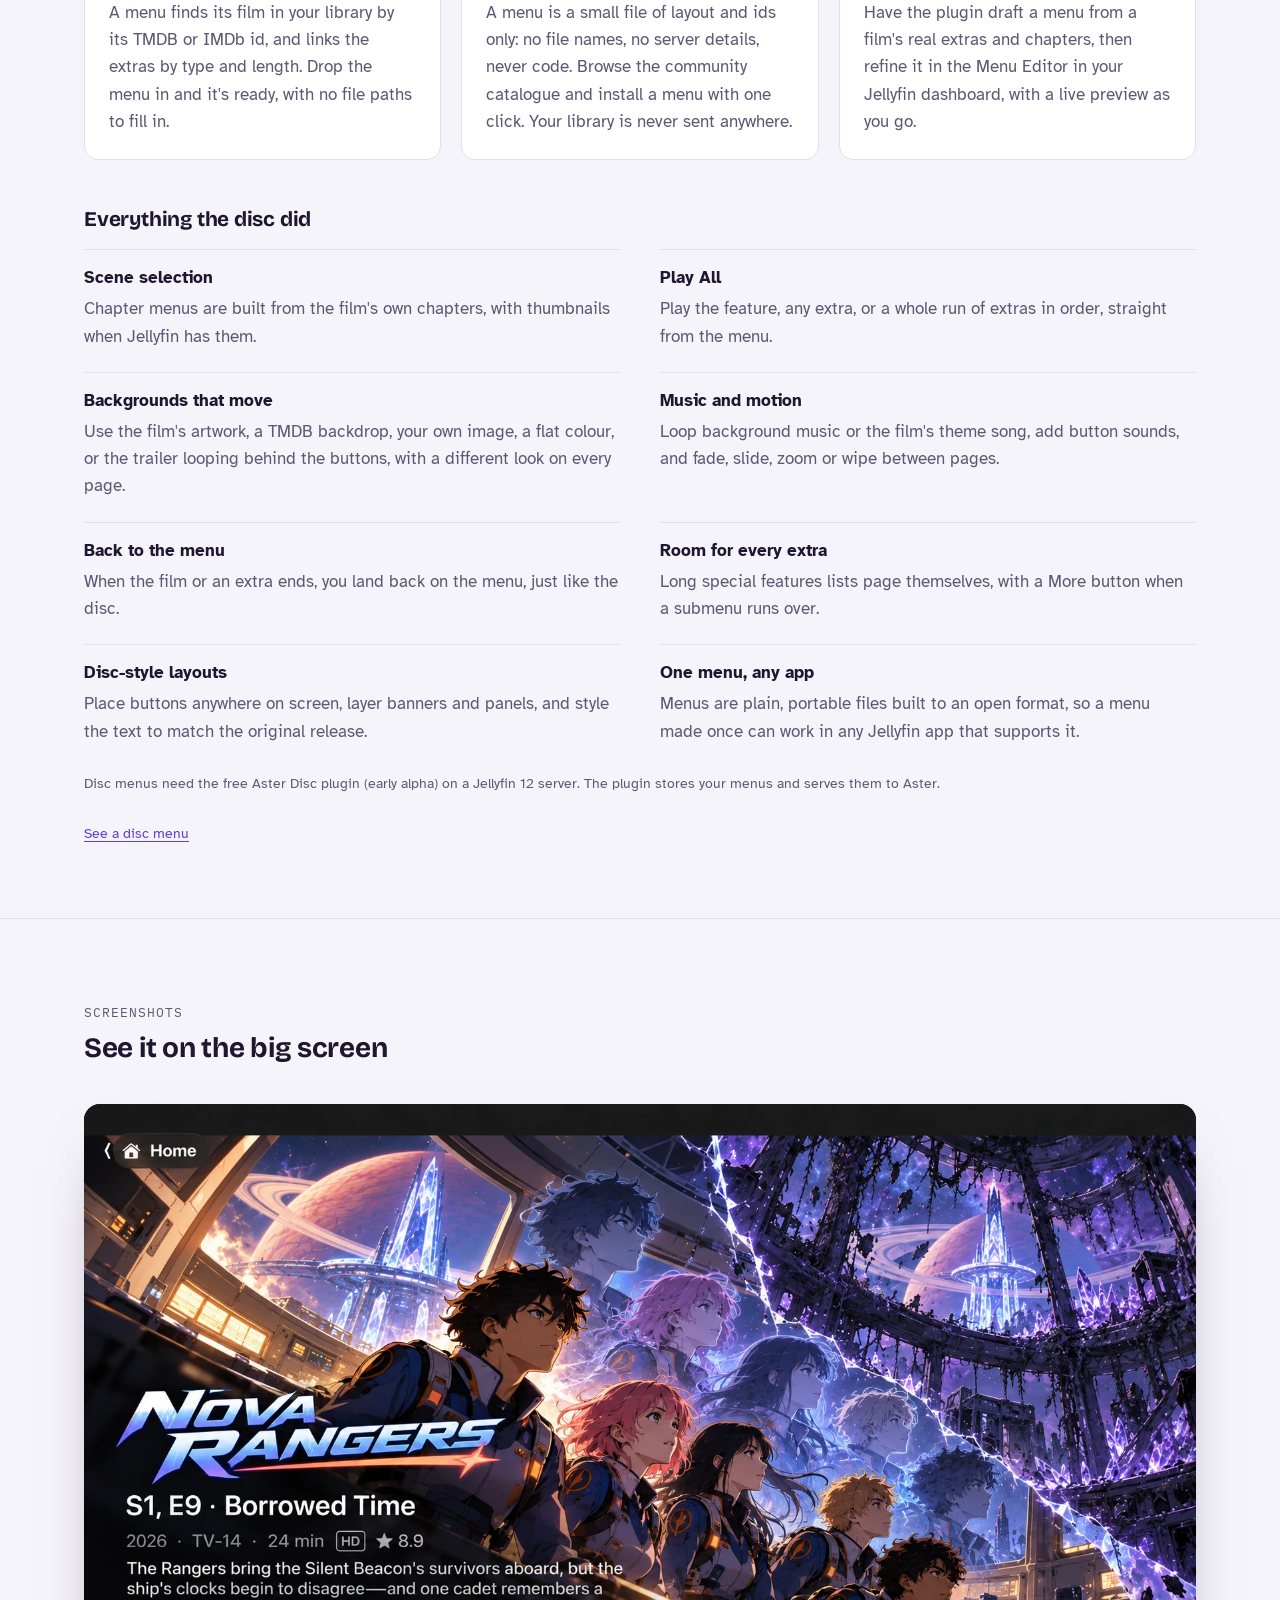
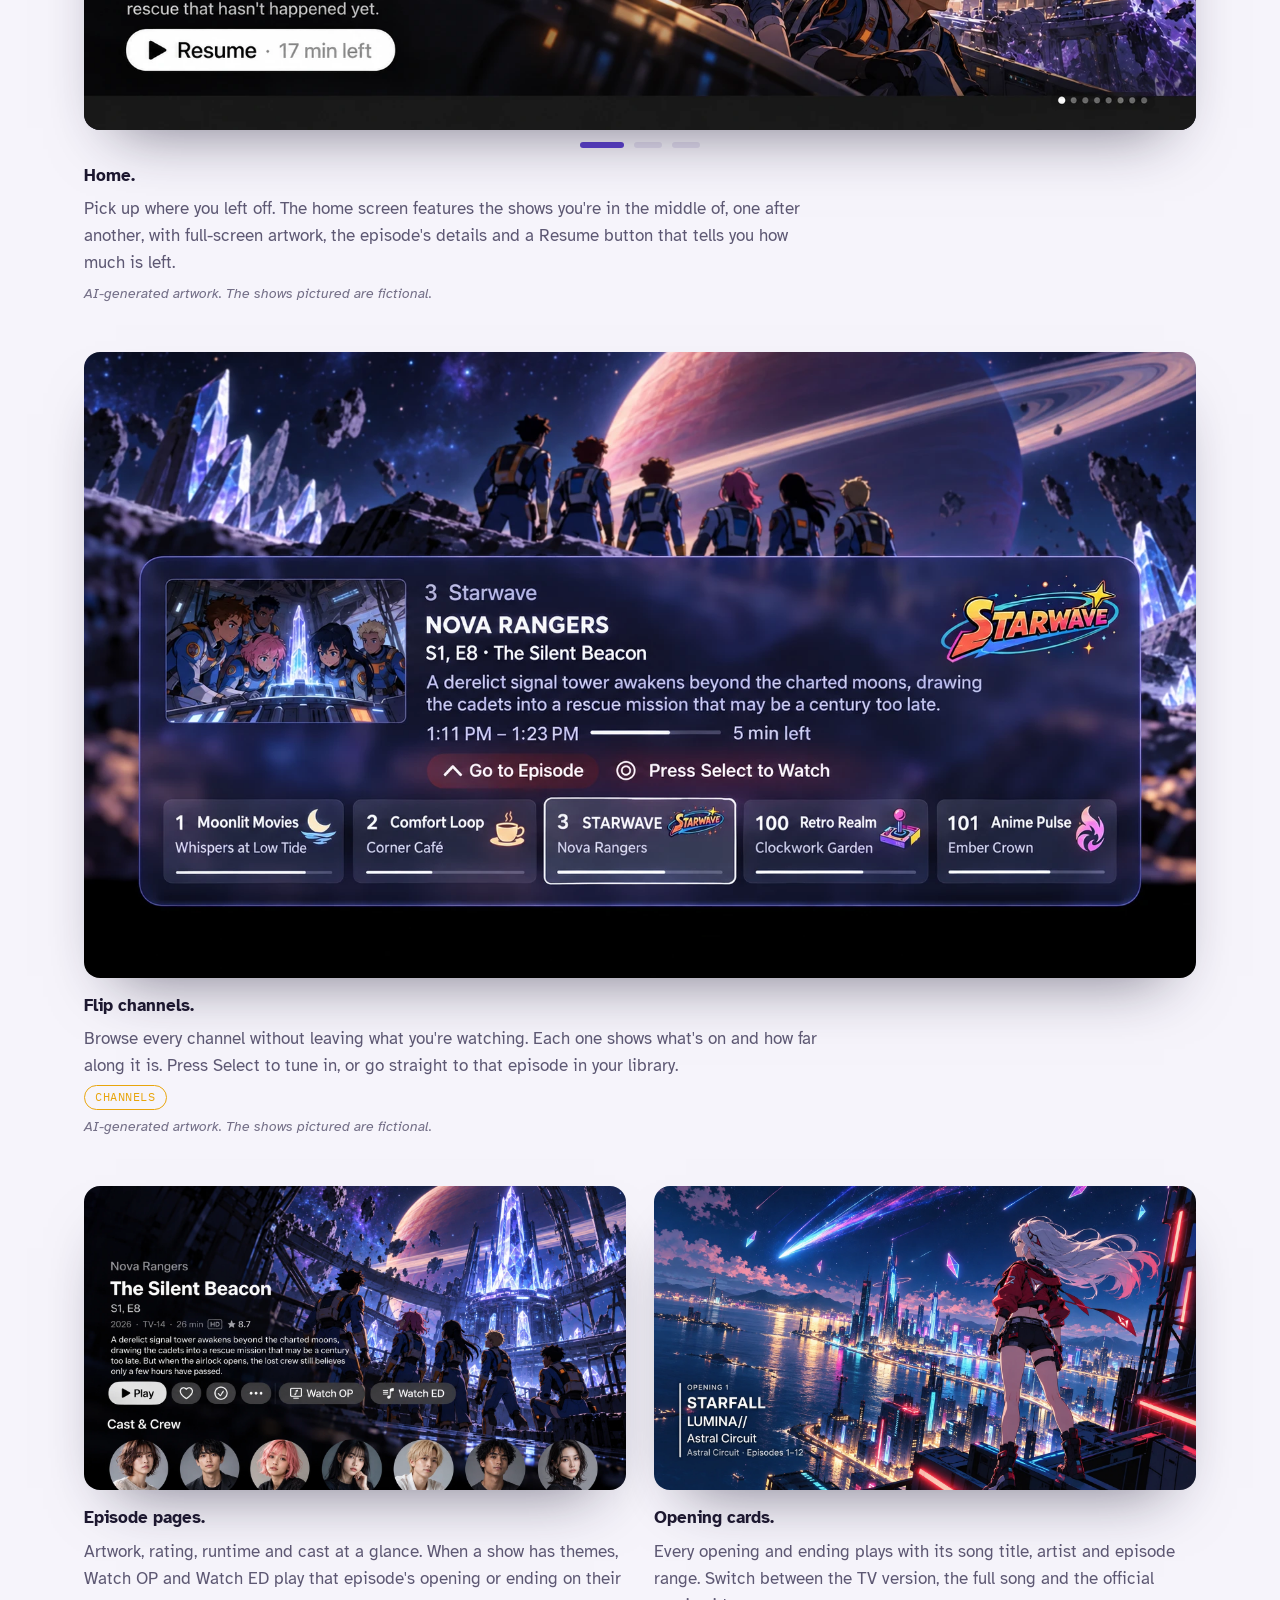
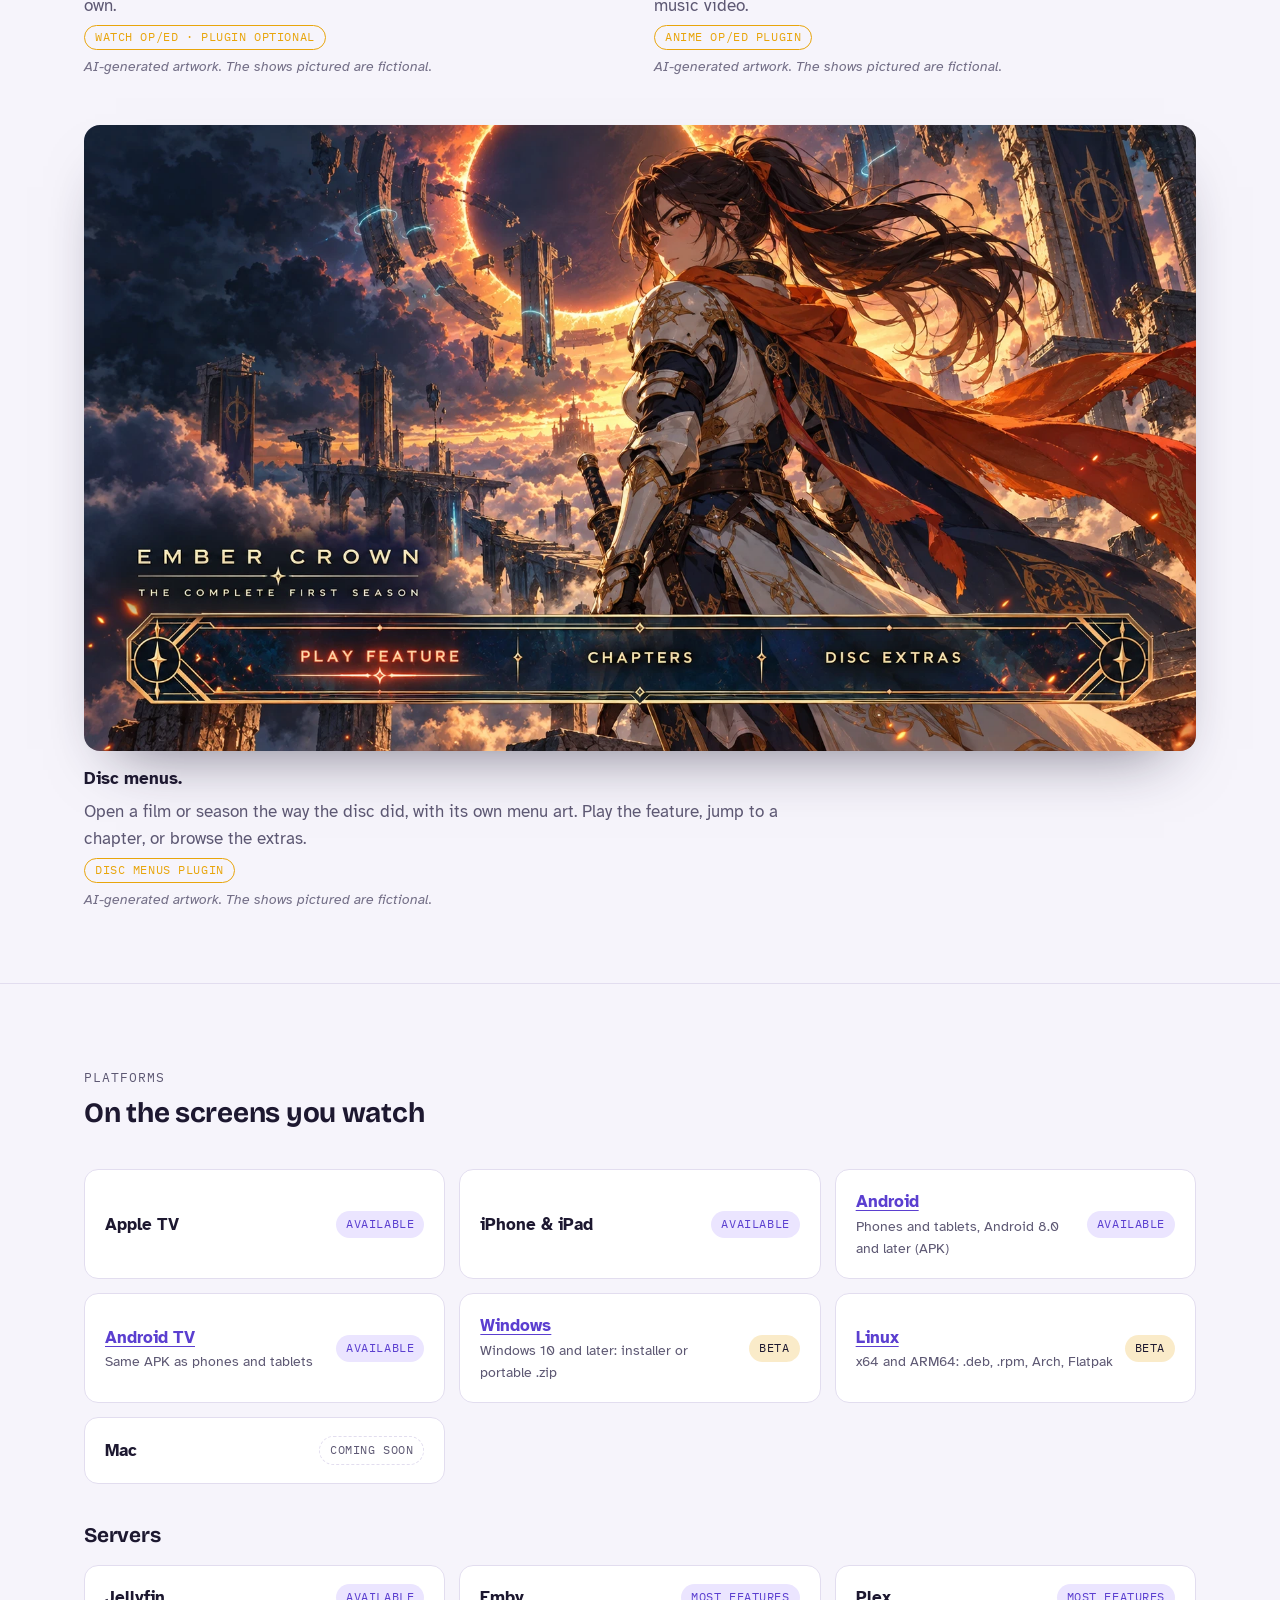
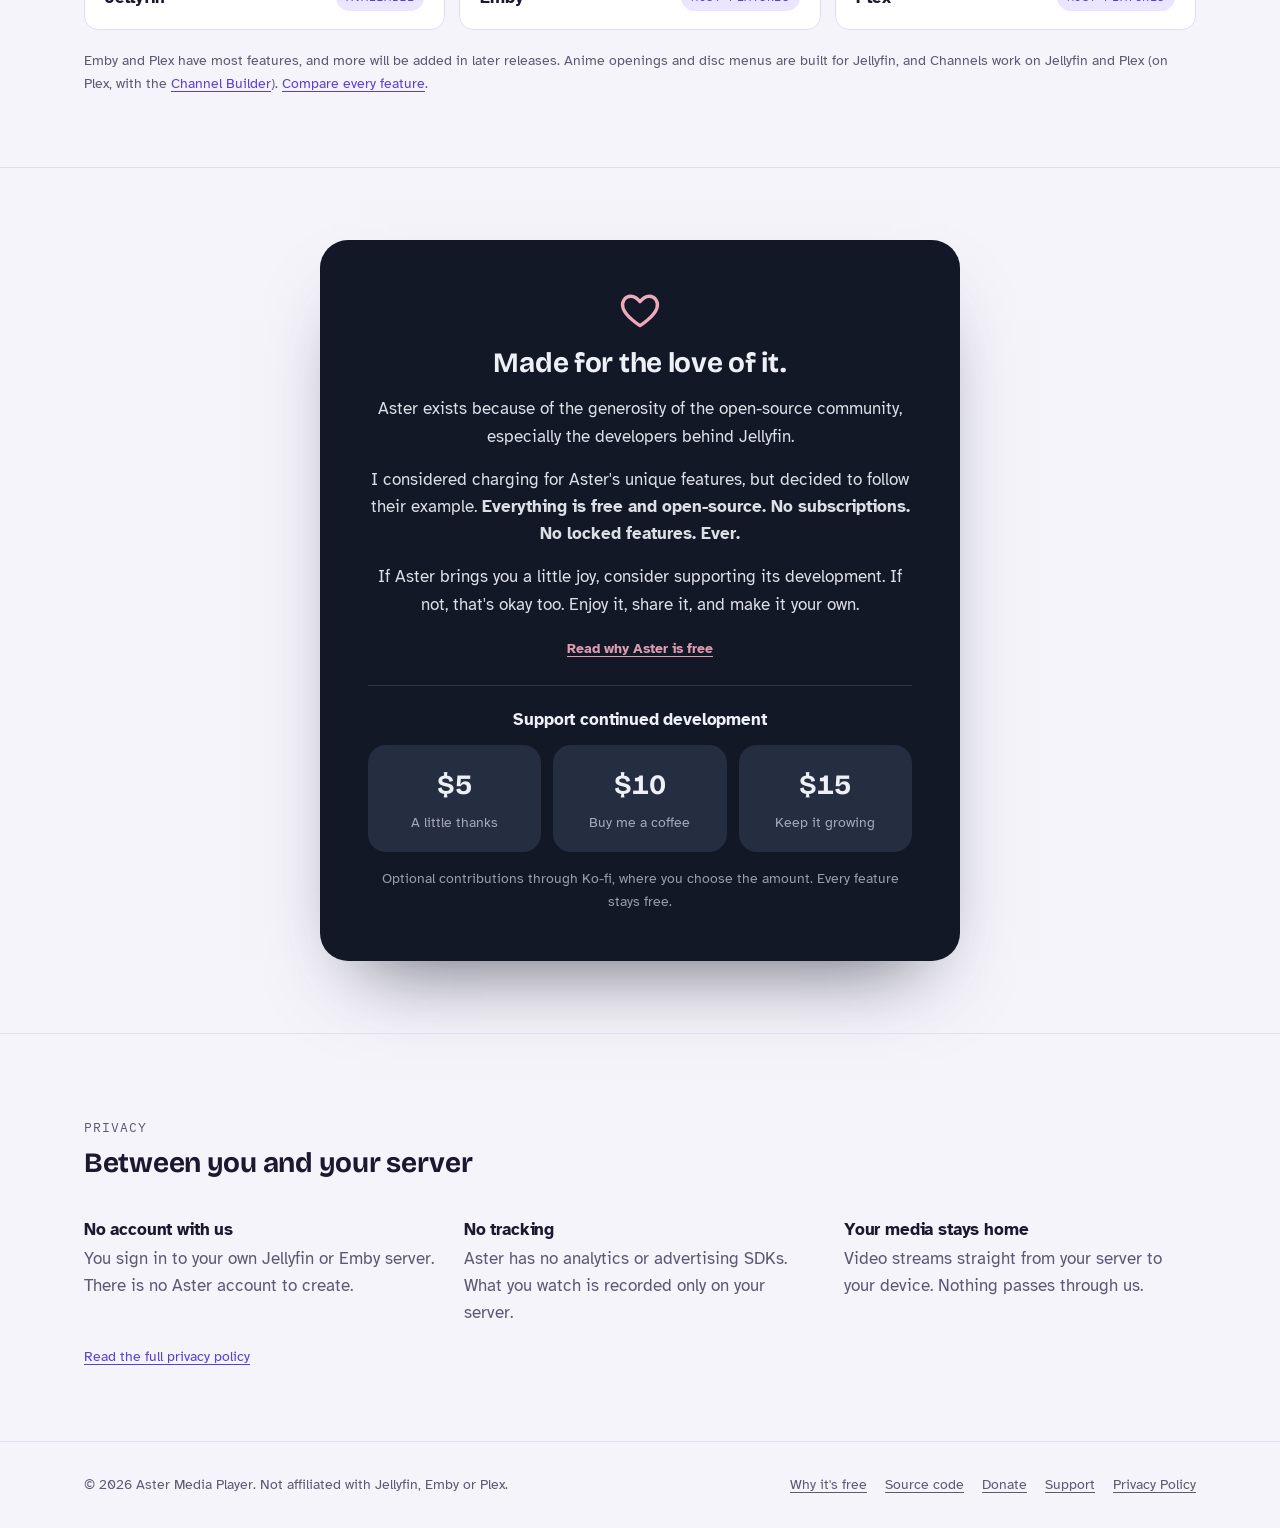
==== commit b976ffc8: "Home: Channels, Anime and Disc Menus in the top bar, like the guide pages Co-Authored-By: Claude Opu" ====
--- a/index.html
+++ b/index.html
@@ -19,6 +19,9 @@
     <a class="brand" href="index.html"><img src="brand/aster-logo-360.webp" width="360" height="111" alt="Aster Media Player"></a>
     <nav class="nav" aria-label="Main">
       <a href="#features">Features</a>
+      <a href="channels.html">Channels</a>
+      <a href="anime-themes.html">Anime</a>
+      <a href="disc-menus.html">Disc Menus</a>
       <a href="#platforms">Platforms</a>
       <a href="#donate">Donate</a>
       <a href="support.html">Support</a>
